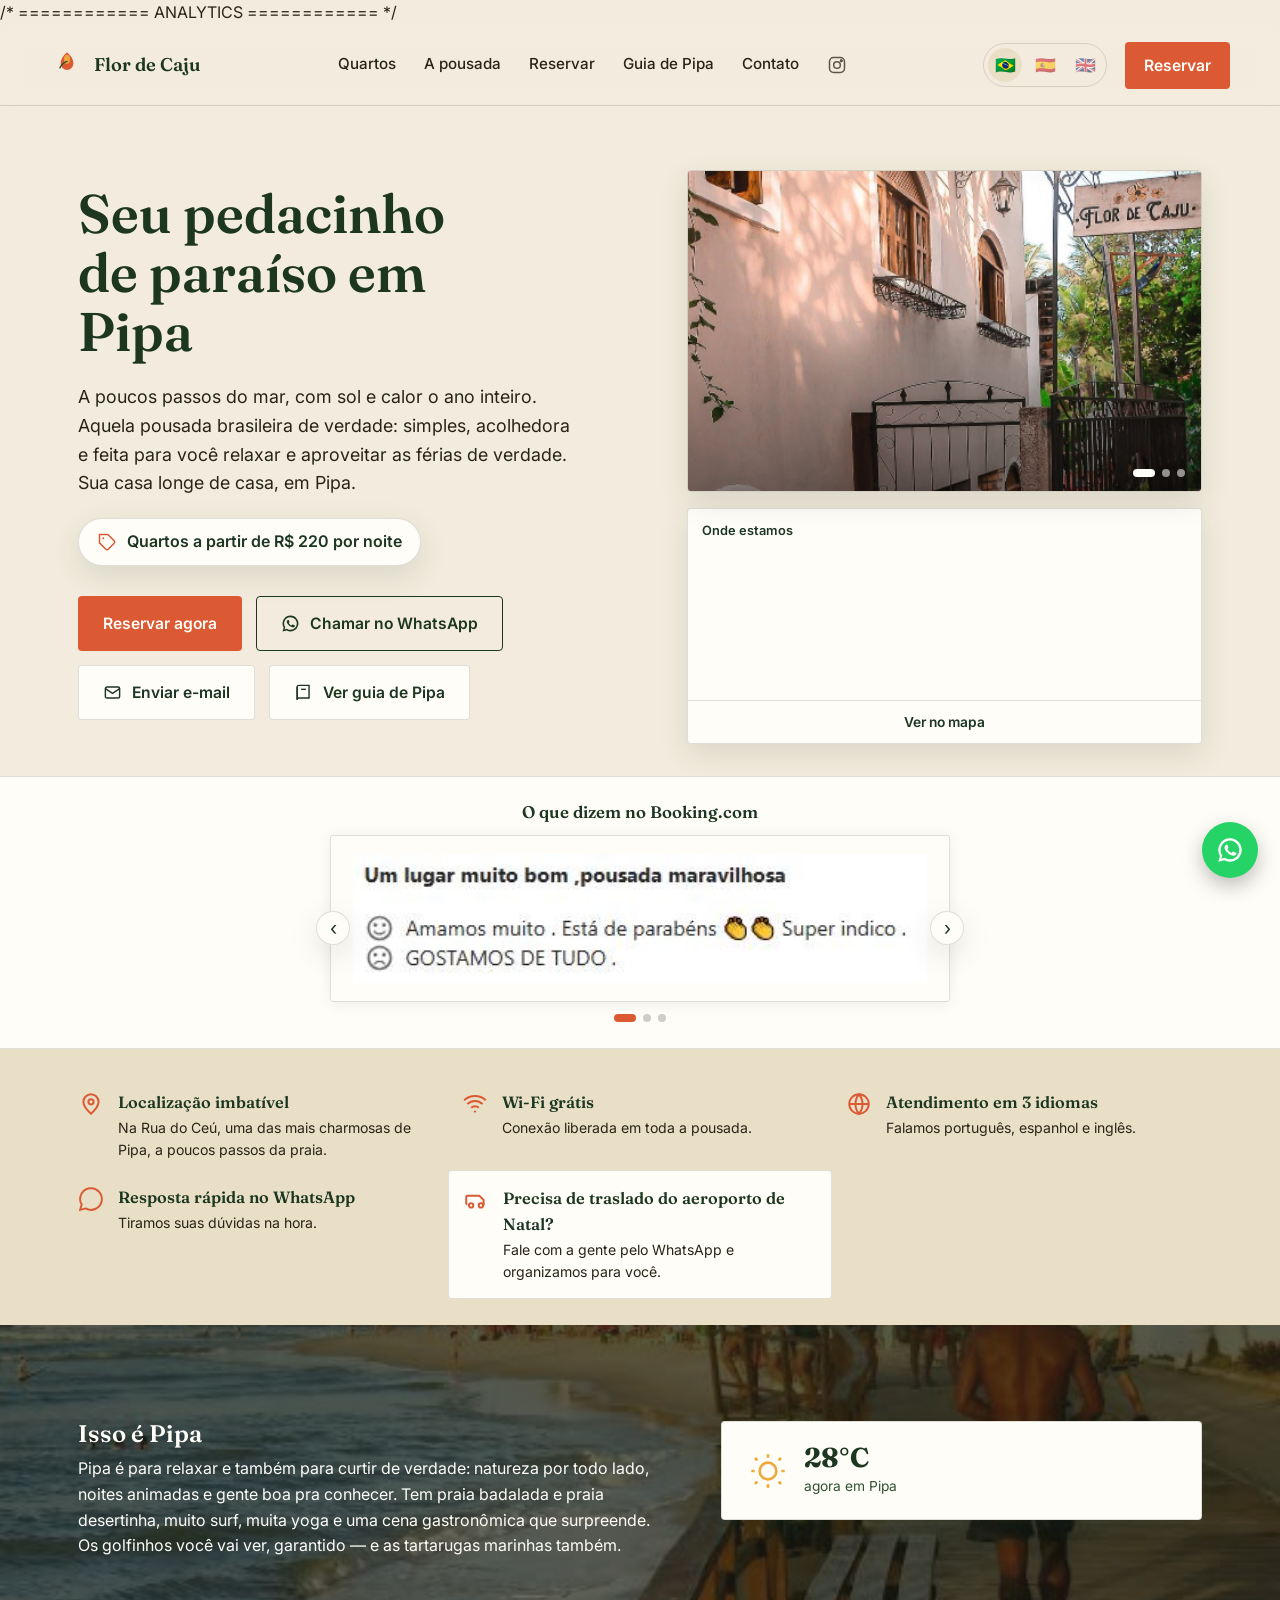
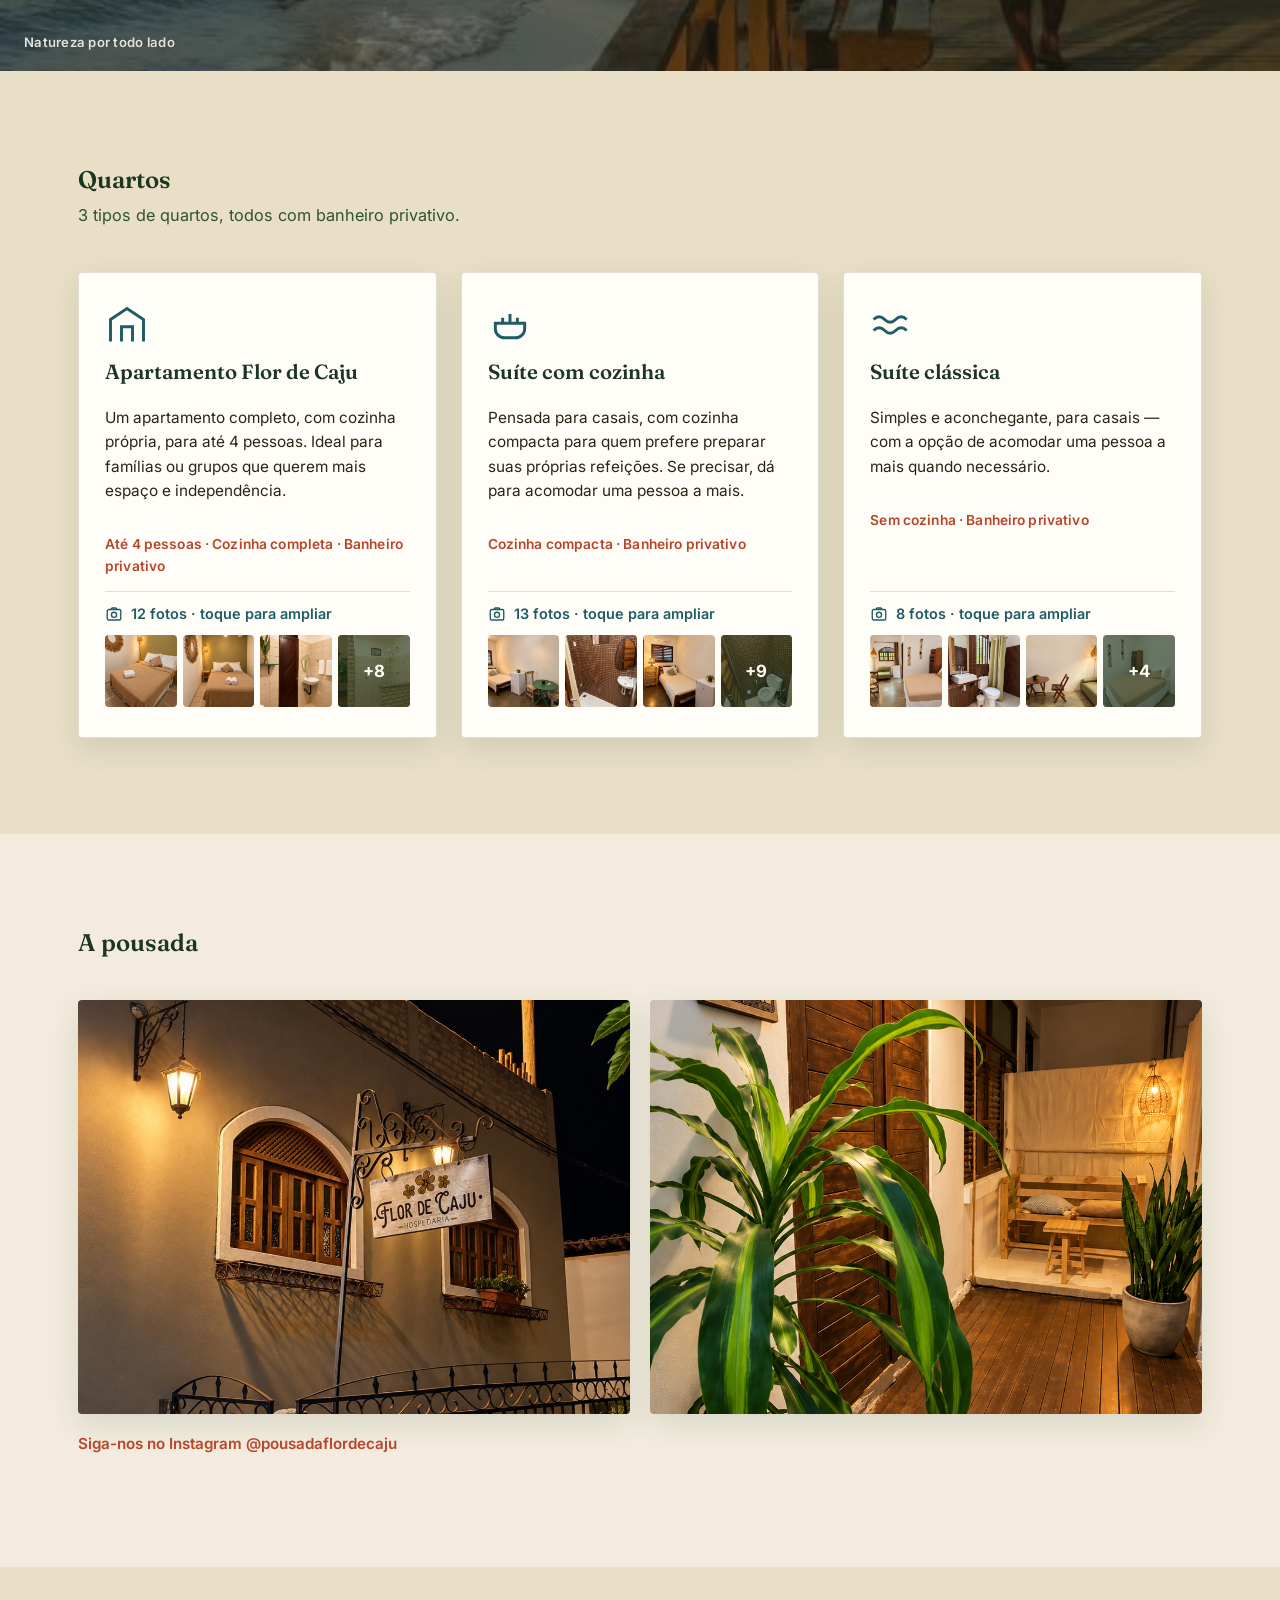
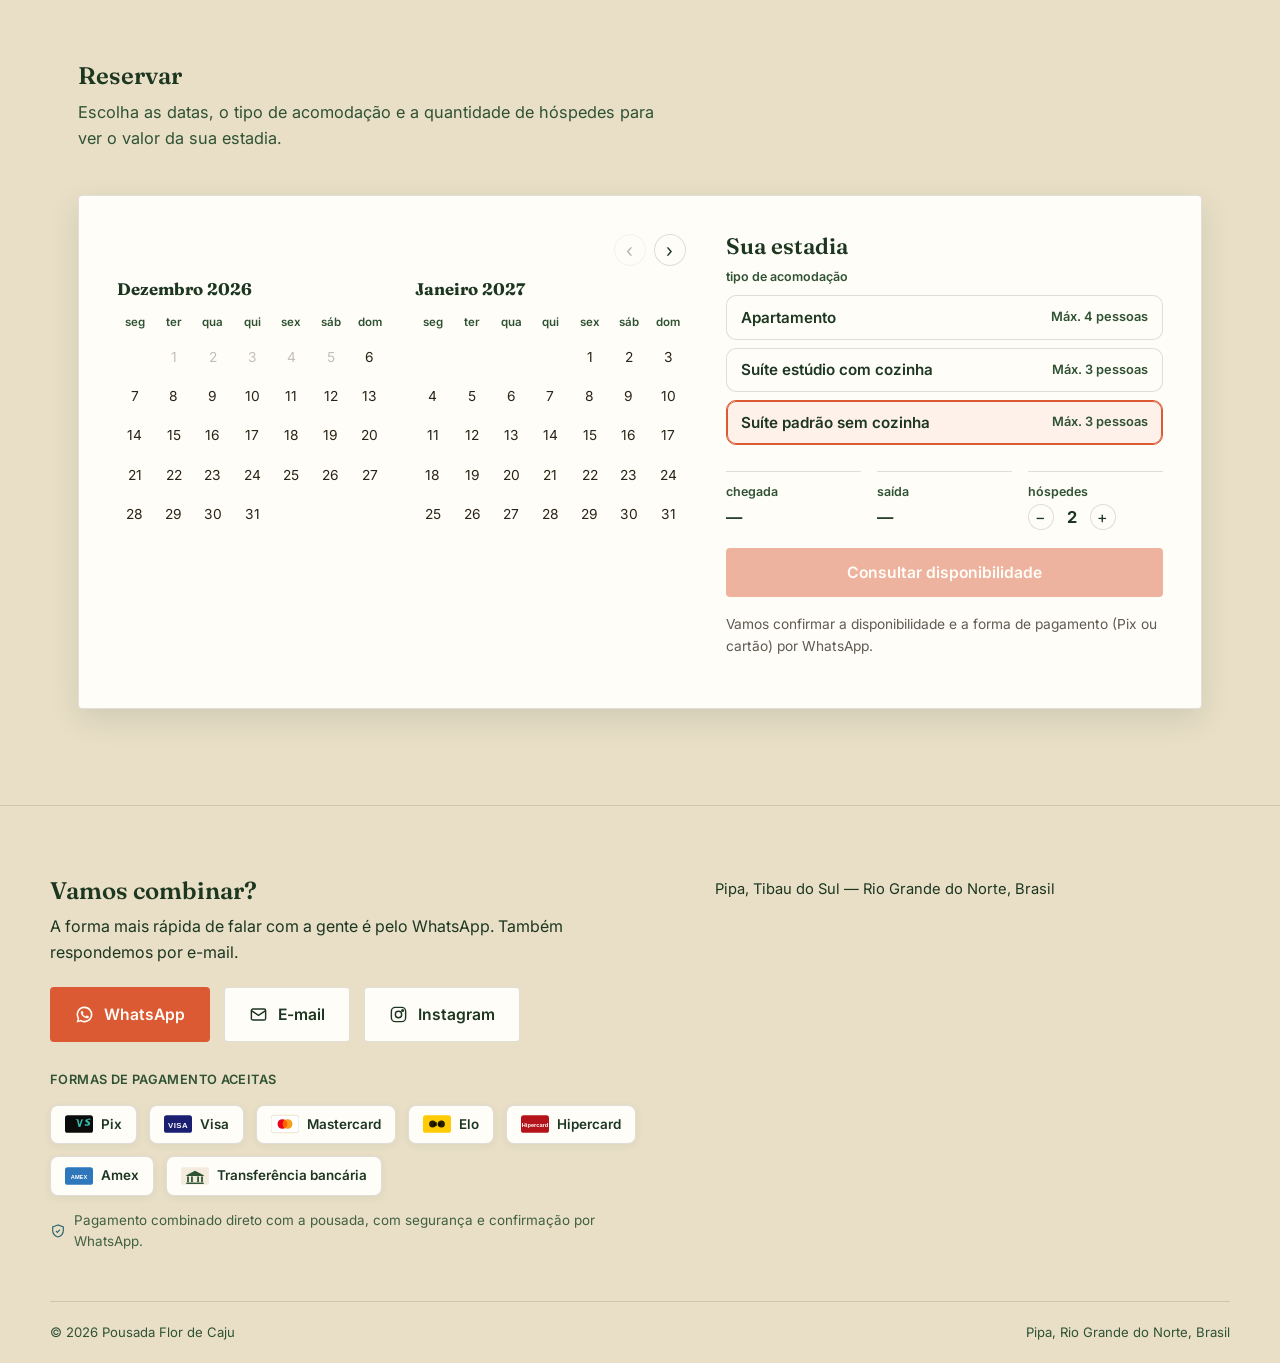
==== index.html @ 2dcaa8cb "Integrate Clarity analytics script in index.html Added Clarity analytics script to the HTML file." ====
<!DOCTYPE html>
<html lang="pt-BR">
<head>
<meta charset="UTF-8">
<meta name="viewport" content="width=device-width, initial-scale=1.0, maximum-scale=1.0, user-scalable=no">
<title>Pousada Flor de Caju — Pipa, RN</title>
<meta name="description" content="Pousada Flor de Caju, na Rua do Ceú, uma das ruas mais bonitas de Pipa, Rio Grande do Norte. Pertinho da praia.">
<link rel="icon" type="image/svg+xml" href="data:image/svg+xml,%3Csvg xmlns='http://www.w3.org/2000/svg' viewBox='0 0 48 48' fill='none'%3E%3Cpath d='M24 6c6 5 9 10 9 16a9 9 0 1 1-18 0c0-6 3-11 9-16Z' fill='%23DB5A34'/%3E%3Cellipse cx='24' cy='16' rx='4.2' ry='6.5' fill='%23EFA93B'/%3E%3Cpath d='M14 28c3-6 8-9 10-9' stroke='%232F5233' stroke-width='2' stroke-linecap='round' fill='none'/%3E%3C/svg%3E">
<link rel="preconnect" href="https://fonts.googleapis.com">
<link rel="preconnect" href="https://fonts.gstatic.com" crossorigin>
<link href="https://fonts.googleapis.com/css2?family=Fraunces:ital,opsz,wght@0,9..144,400;0,9..144,600;0,9..144,900;1,9..144,500&family=Inter:wght@400;500;600;700&display=swap" rel="stylesheet">
  /* ============ ANALYTICS ============ */
  <script type="text/javascript">
    (function(c,l,a,r,i,t,y){
        c[a]=c[a]||function(){(c[a].q=c[a].q||[]).push(arguments)};
        t=l.createElement(r);t.async=1;t.src="https://www.clarity.ms/tag/"+i;
        y=l.getElementsByTagName(r)[0];y.parentNode.insertBefore(t,y);
    })(window, document, "clarity", "script", "z910jux9ed");
</script>
  
  <style>
  /* ============ TOKENS ============ */
  :root{
    --sand:#F3ECDE;
    --sand-2:#E9DFC7;
    --ink:#2A2417;
    --green:#2F5233;
    --green-deep:#1C3620;
    --coral:#DB5A34;
    --coral-deep:#B8452A;
    --gold:#EFA93B;
    --teal:#1F5C63;
    --white:#FFFDF8;
    --line: rgba(42,36,23,0.14);
    --shadow: 0 10px 30px rgba(28,54,32,0.12);
    --radius: 4px;
    --maxw: 1180px;
  }

  *{box-sizing:border-box;}
  html{scroll-behavior:smooth;}
  html,body{overflow-x:hidden; width:100%; max-width:100%;}
  body{
    margin:0;
    background:var(--sand);
    color:var(--ink);
    font-family:'Inter',sans-serif;
    font-size:16px;
    line-height:1.6;
    -webkit-font-smoothing:antialiased;
    -webkit-text-size-adjust:100%;
    text-size-adjust:100%;
    touch-action:pan-x pan-y;
  }
  h1,h2,h3,p,span,strong,a,button{overflow-wrap:break-word; word-break:break-word;}
  h1,h2,h3{
    font-family:'Fraunces',serif;
    color:var(--green-deep);
    margin:0 0 .4em 0;
    line-height:1.08;
    font-weight:600;
  }
  p{margin:0 0 1em 0; max-width:62ch;}
  a{color:inherit;}
  img,svg{display:block; max-width:100%;}
  button{font-family:inherit;}
  :focus-visible{outline:3px solid var(--teal); outline-offset:2px;}
  .wrap{max-width:var(--maxw); margin:0 auto; padding:0 28px;}
  section{padding:96px 0;}
  @media (max-width:720px){ section{padding:64px 0;} .wrap{padding:0 20px;} }
  @media (max-width:480px){ section{padding:48px 0;} .wrap{padding:0 18px;} }

  /* ============ BUTTONS ============ */
  .btn{
    display:inline-flex; align-items:center; gap:10px;
    padding:14px 24px;
    border-radius:var(--radius);
    font-weight:600; font-size:0.98rem;
    text-decoration:none;
    border:1.5px solid transparent;
    cursor:pointer;
    transition:transform .15s ease, background .15s ease, border-color .15s ease;
  }
  .btn:hover{transform:translateY(-1px);}
  .btn-primary{background:var(--coral); color:var(--white);}
  .btn-primary:hover{background:var(--coral-deep);}
  .btn-outline{background:transparent; color:var(--green-deep); border-color:var(--green-deep);}
  .btn-outline:hover{background:var(--green-deep); color:var(--white);}
  .btn-ghost{background:var(--white); color:var(--green-deep); border-color:var(--line);}
  .btn-ghost:hover{border-color:var(--green-deep);}
  .btn svg{width:19px; height:19px; flex:none;}

  /* ============ HEADER ============ */
  header{
    position:sticky; top:0; z-index:50;
    background:rgba(243,236,222,0.92);
    backdrop-filter:blur(8px);
    border-bottom:1px solid var(--line);
  }
  .headbar{
    display:flex; align-items:center; justify-content:space-between;
    padding:16px 0;
  }
  .logo{display:flex; align-items:center; gap:10px; text-decoration:none;}
  .logo svg{width:34px; height:34px;}
  .logo-text{font-family:'Fraunces',serif; font-weight:600; font-size:1.15rem; color:var(--green-deep);}
  nav.mainnav{display:flex; align-items:center; gap:28px;}
  nav.mainnav a{
    text-decoration:none; color:var(--ink); font-size:0.95rem; font-weight:500;
    border-bottom:1px solid transparent;
  }
  nav.mainnav a:hover{border-bottom-color:var(--coral);}
  .nav-insta{display:flex; align-items:center; border-bottom:none !important; opacity:.75;}
  .nav-insta:hover{opacity:1;}
  .nav-insta svg{width:20px; height:20px;}
  .head-right{display:flex; align-items:center; gap:18px;}
  .langswitch{display:flex; gap:6px; border:1px solid var(--line); border-radius:999px; padding:4px;}
  .langswitch button{
    background:none; border:none; cursor:pointer;
    width:34px; height:34px; border-radius:50%;
    display:flex; align-items:center; justify-content:center;
    font-size:1.05rem; opacity:.55; transition:opacity .15s, background .15s;
  }
  .langswitch button:hover{opacity:.85;}
  .langswitch button[aria-current="true"]{opacity:1; background:var(--sand-2);}
  .nav-toggle{display:none;}
  @media (max-width:860px){
    nav.mainnav{display:none;}
    .nav-toggle{display:inline-flex; background:none; border:1px solid var(--line); border-radius:6px; padding:8px 10px; cursor:pointer;}
  }

  /* ============ HERO ============ */
  .hero{padding-top:64px; padding-bottom:0; overflow:hidden;}
  .hero-grid{
    display:grid; grid-template-columns:1.05fr 0.95fr; gap:40px; align-items:end;
  }
  .hero h1{font-size:clamp(2.1rem,4.4vw,3.4rem); max-width:12ch;}
  .hero .lede{font-size:1.12rem; color:var(--ink); max-width:46ch;}
  .hero-ctas{display:flex; flex-wrap:wrap; gap:14px; margin-top:8px; padding-bottom:56px;}
  @media (max-width:900px){
    .hero-grid{grid-template-columns:1fr;}
    .hero-media{order:-1; max-width:460px; margin:0 auto;}
  }

  /* ---- hero media: carousel + map ---- */
  .hero-media{display:flex; flex-direction:column; gap:16px; padding-bottom:32px;}
  .hero-carousel{
    position:relative; border-radius:var(--radius); overflow:hidden;
    box-shadow:var(--shadow); border:1px solid var(--line);
  }
  .hc-track{display:flex; transition:transform .55s ease;}
  .hc-slide{
    flex:0 0 100%; aspect-ratio:16/10; position:relative;
    display:flex; align-items:flex-end; padding:20px;
    color:var(--white); font-weight:600; font-size:1.02rem;
  }
  .hc-slide svg.hc-icon{position:absolute; top:18px; left:18px; width:26px; height:26px; opacity:.9; z-index:2;}
  .hc-slide span{position:relative; z-index:2;}
  .hc-slide::after{content:"";position:absolute; inset:0; background:linear-gradient(180deg, transparent 42%, rgba(0,0,0,.4));}
  .hc-1{background:linear-gradient(135deg,#2F5233,#1C3620);}
  .hc-2{background:linear-gradient(135deg,#1F5C63,#164349);}
  .hc-3{background:linear-gradient(135deg,#DB5A34,#B8452A);}
  .hc-dots{position:absolute; bottom:14px; right:16px; z-index:3; display:flex; gap:7px;}
  .hc-dots button{
    width:8px; height:8px; padding:0; border:none; border-radius:5px;
    background:rgba(255,253,248,0.55); cursor:pointer; transition:width .2s ease, background .2s ease;
  }
  .hc-dots button.active{width:22px; background:var(--white);}
  .hero-map{border-radius:var(--radius); overflow:hidden; border:1px solid var(--line); box-shadow:var(--shadow); background:var(--white);}
  .hero-map-label{padding:12px 14px 0; font-size:.8rem; font-weight:600; color:var(--green-deep);}
  .hero-map iframe{width:100%; height:150px; border:0; display:block; margin-top:8px;}
  .hero-map-link{display:block; text-align:center; padding:10px; font-size:.86rem; font-weight:600; color:var(--green-deep); text-decoration:none; border-top:1px solid var(--line);}
  .hero-map-link:hover{color:var(--coral-deep);}

  /* ============ HIGHLIGHTS ============ */
  .highlights{padding:40px 0; background:var(--sand-2);}
  .highlights-grid{display:grid; grid-template-columns:repeat(3,1fr); gap:22px 28px;}
  .highlight-item{display:flex; gap:14px; align-items:flex-start; text-decoration:none; color:inherit;}
  .highlight-item svg{width:26px; height:26px; flex:none; color:var(--coral); margin-top:2px;}
  .highlight-item strong{display:block; font-family:'Fraunces',serif; font-weight:600; color:var(--green-deep); font-size:1.02rem; margin-bottom:2px;}
  .highlight-item p{font-size:.88rem; color:var(--ink); margin:0; max-width:none;}
  .highlight-cta{background:var(--white); border:1px solid var(--line); border-radius:var(--radius); padding:14px; margin:-14px; transition:border-color .15s ease, transform .15s ease;}
  .highlight-cta:hover{border-color:var(--coral); transform:translateY(-1px);}
  @media (max-width:860px){ .highlights-grid{grid-template-columns:1fr 1fr;} }
  @media (max-width:560px){ .highlights-grid{grid-template-columns:1fr;} }

  /* ============ ABOUT ============ */
  #sobre{position:relative; overflow:hidden; isolation:isolate;}
  .about-carousel{position:absolute; inset:0; z-index:-2; overflow:hidden;}
  .ac-track{display:flex; width:100%; height:100%; transition:transform .9s ease;}
  .ac-slide{flex:0 0 100%; height:100%;}
  .ac-1{background:linear-gradient(135deg,#1F5C63,#123539);}
  .ac-2{background:linear-gradient(135deg,#2F5233,#16281a);}
  .ac-3{background:linear-gradient(135deg,#B8452A,#7c2e1b);}
  .about-overlay{position:absolute; inset:0; z-index:-1; background:linear-gradient(180deg, rgba(20,30,20,.72), rgba(20,30,20,.6));}
  #sobre .about-grid h2, #sobre .about-grid p{color:var(--white);}
  #sobre .about-grid .sub{color:var(--sand-2);}
  .about-caption{position:absolute; bottom:18px; left:24px; z-index:1; color:var(--white); font-size:.82rem; font-weight:600; opacity:.85; letter-spacing:.02em;}
  .about-grid{display:grid; grid-template-columns:1.1fr 0.9fr; gap:56px; align-items:start; position:relative;}
  .facts{display:grid; grid-template-columns:1fr 1fr; gap:18px 24px; padding:0; margin:0; list-style:none;}
  .facts li{
    display:flex; gap:12px; align-items:flex-start;
    font-size:.98rem; color:var(--green-deep); font-weight:500;
    padding-top:14px; border-top:1px solid var(--line);
  }
  .facts svg{width:20px; height:20px; flex:none; color:var(--coral); margin-top:2px;}
  @media (max-width:760px){ .about-grid{grid-template-columns:1fr;} .facts{grid-template-columns:1fr;} }

  .weather-widget{
    display:flex; align-items:center; gap:16px; align-self:start;
    background:var(--white); border:1px solid var(--line); border-radius:var(--radius);
    box-shadow:var(--shadow); padding:22px 26px;
  }
  .weather-icon{width:40px; height:40px; color:var(--gold); flex:none;}
  .weather-info{display:flex; flex-direction:column;}
  .weather-info strong{font-family:'Fraunces',serif; font-size:1.7rem; color:var(--green-deep); line-height:1;}
  .weather-info span{font-size:.86rem; color:var(--green); margin-top:4px;}

  /* ============ ROOMS ============ */
  .section-head{max-width:60ch; margin-bottom:44px;}
  .section-head .sub{color:var(--green); font-size:1.02rem;}
  .rooms-grid{display:grid; grid-template-columns:repeat(3,1fr); gap:24px;}
  .room-card{
    background:var(--white); border-radius:var(--radius); padding:30px 26px;
    box-shadow:var(--shadow); border:1px solid var(--line);
    display:flex; flex-direction:column; gap:14px;
  }
  .room-card .icon{width:44px; height:44px; color:var(--teal);}
  .room-card h3{font-size:1.28rem;}
  .room-card p{font-size:.96rem; color:var(--ink);}
  .room-tags{font-size:.86rem; color:var(--coral-deep); font-weight:600; letter-spacing:.01em;}
  @media (max-width:900px){ .rooms-grid{grid-template-columns:1fr;} }

  /* ---- miniaturas de fotos dentro de cada cuarto ---- */
  .room-thumbs-wrap{margin-top:auto; padding-top:10px; border-top:1px solid var(--line);}
  .room-thumbs-wrap[hidden]{display:none;}
  .room-thumbs-label{
    display:flex; align-items:center; gap:8px; margin:0 0 10px;
    color:var(--teal); font-weight:600; font-size:.9rem;
  }
  .room-thumbs-label svg{width:18px; height:18px; flex:none;}
  .room-thumbs{display:grid; grid-template-columns:repeat(4,1fr); gap:6px;}
  .rt-thumb{
    position:relative; aspect-ratio:1; padding:0; border:none; cursor:pointer;
    border-radius:var(--radius); overflow:hidden; background:var(--sand-2);
  }
  .rt-thumb img{width:100%; height:100%; object-fit:cover; transition:transform .25s ease;}
  .rt-thumb:hover img{transform:scale(1.07);}
  .rt-more{
    position:absolute; inset:0; display:flex; align-items:center; justify-content:center;
    background:rgba(28,54,32,.62); color:var(--white); font-weight:700; font-size:1.05rem;
  }

  /* ============ GALLERY ============ */
  .gallery-grid{
    display:grid; grid-template-columns:repeat(4,1fr); grid-auto-rows:150px; gap:16px;
  }
  .g-tile{
    border-radius:var(--radius); position:relative; overflow:hidden;
    display:flex; flex-direction:column; justify-content:flex-end;
    padding:16px; color:var(--white); font-weight:600; font-size:.95rem;
  }
  .g-tile svg{position:absolute; top:18px; left:18px; width:26px; height:26px; opacity:.85;}
  .g-tile.big{grid-row:span 2;}
  .g-tile span{position:relative; z-index:2;}
  .g-tile::after{content:"";position:absolute; inset:0; background:linear-gradient(180deg, transparent 40%, rgba(0,0,0,.38));}
  .g-1{background:linear-gradient(135deg,#DB5A34,#B8452A);}
  .g-2{background:linear-gradient(135deg,#1F5C63,#164349);}
  .g-3{background:linear-gradient(135deg,#2F5233,#1C3620);}
  .g-4{background:linear-gradient(135deg,#EFA93B,#C97F1E);}
  .pousada-grid{display:grid; grid-template-columns:1fr 1fr; gap:20px;}
  .p-photo{aspect-ratio:4/3; border-radius:var(--radius); background-size:cover; background-position:center; box-shadow:var(--shadow);}
  .p-1{background-color:#2F5233; background-image:linear-gradient(135deg,#DB5A34,#B8452A);}
  .p-2{background-color:#1F5C63; background-image:linear-gradient(135deg,#1F5C63,#164349);}
  @media (max-width:700px){ .pousada-grid{grid-template-columns:1fr;} }
  .gallery-note{margin-top:18px; font-size:.95rem; font-weight:600;}
  .gallery-note a{color:var(--coral-deep); text-decoration:none;}
  .gallery-note a:hover{text-decoration:underline;}
  @media (max-width:860px){ .gallery-grid{grid-template-columns:repeat(2,1fr);} .g-tile.big{grid-row:span 1;} }

  /* ============ REVIEWS BANNER ============ */
  .reviews-banner{padding:26px 0; background:var(--white); border-top:1px solid var(--line); border-bottom:1px solid var(--line);}
  .reviews-head{margin-bottom:14px; text-align:center;}
  .reviews-head h2{font-size:1.05rem; margin:0 auto; max-width:none;}
  .rv-carousel{position:relative; max-width:620px; margin:0 auto;}
  .rv-viewport{overflow:hidden; border-radius:var(--radius); border:1px solid var(--line); background:var(--sand-2);}
  .rv-track{display:flex; transition:transform .5s ease;}
  .rv-slide{
    flex:0 0 100%; aspect-ratio:21/5; min-height:90px; max-height:150px;
    display:flex; align-items:center; justify-content:center; text-align:center;
    padding:14px; object-fit:cover;
  }
  .rv-slide.rv-placeholder{
    color:var(--green); font-size:.9rem; font-style:italic; border:1px dashed var(--line);
    background:repeating-linear-gradient(45deg, var(--sand-2), var(--sand-2) 10px, var(--sand) 10px, var(--sand) 20px);
  }
  .rv-arrow{
    position:absolute; top:50%; transform:translateY(-50%);
    width:34px; height:34px; border-radius:50%; border:1px solid var(--line);
    background:var(--white); cursor:pointer; font-size:1.2rem; line-height:1;
    display:flex; align-items:center; justify-content:center; color:var(--green-deep);
    box-shadow:var(--shadow);
  }
  .rv-arrow:hover{border-color:var(--green-deep);}
  .rv-prev{left:-14px;}
  .rv-next{right:-14px;}
  .rv-dots{display:flex; justify-content:center; gap:7px; margin-top:12px;}
  .rv-dots button{
    width:8px; height:8px; padding:0; border:none; border-radius:5px;
    background:rgba(42,36,23,0.22); cursor:pointer; transition:width .2s ease, background .2s ease;
  }
  .rv-dots button.active{width:22px; background:var(--coral);}

  /* ============ PAYMENT METHODS ============ */
  .payments{padding:8px 0 12px;}
  .payments-title{
    font-size:.8rem; font-weight:600; letter-spacing:.03em; text-transform:uppercase;
    color:var(--green); margin-bottom:14px;
  }
  .payments-row{display:flex; align-items:center; flex-wrap:wrap; gap:12px;}
  .paychip{
    display:inline-flex; align-items:center; gap:8px;
    background:var(--white); border:1px solid var(--line); border-radius:8px;
    padding:8px 14px; box-shadow:0 2px 8px rgba(28,54,32,0.06);
  }
  .paychip svg{width:28px; height:20px; flex:none; display:block;}
  .paychip span{font-size:.84rem; font-weight:600; color:var(--green-deep);}
  .payments-secure{
    display:flex; align-items:center; gap:8px; margin-top:14px;
    font-size:.84rem; color:var(--green); opacity:.9;
  }
  .payments-secure svg{width:16px; height:16px; flex:none; color:var(--teal);}
  .booking-payments{border-top:1px solid var(--line); margin-top:22px; padding-top:18px;}

  /* ============ BOOKING ============ */
  .booking-card{
    background:var(--white); border:1px solid var(--line); border-radius:var(--radius);
    box-shadow:var(--shadow); padding:38px; display:grid; grid-template-columns:1.3fr 1fr; gap:40px;
  }
  @media (max-width:900px){ .booking-card{grid-template-columns:1fr; padding:26px;} }
  @media (max-width:480px){ .booking-card{padding:18px;} }

  .cal-nav{display:flex; justify-content:flex-end; gap:8px; margin-bottom:10px;}
  .cal-nav-btn{
    width:32px; height:32px; border-radius:50%; border:1px solid var(--line);
    background:var(--white); cursor:pointer; font-size:1.15rem; line-height:1;
    display:flex; align-items:center; justify-content:center; color:var(--green-deep);
  }
  .cal-nav-btn:hover:not(:disabled){border-color:var(--green-deep);}
  .cal-nav-btn:disabled{opacity:.35; cursor:not-allowed;}
  .cal-months{display:flex; gap:28px; flex-wrap:wrap;}
  .cal{flex:1; min-width:230px;}
  .cal-head{display:flex; align-items:center; justify-content:space-between; margin-bottom:10px;}
  .cal-head strong{font-family:'Fraunces',serif; color:var(--green-deep); font-size:1.05rem; text-transform:capitalize;}
  .cal-grid{display:grid; grid-template-columns:repeat(7,1fr); gap:4px;}
  .cal-dow{font-size:.72rem; text-align:center; color:var(--green); font-weight:600; padding-bottom:4px;}
  .cal-day{
    aspect-ratio:1; border:none; background:none; border-radius:6px;
    font-size:.86rem; color:var(--ink); cursor:pointer;
  }
  .cal-day:hover:not(:disabled){background:var(--sand-2);}
  .cal-day:disabled{color:rgba(42,36,23,0.28); cursor:default;}
  .cal-day.empty{visibility:hidden;}
  .cal-day.selected{background:var(--coral); color:var(--white); font-weight:700;}
  .cal-day.in-range{background:rgba(219,90,52,0.18);}
  @media (max-width:560px){ .cal-months{flex-direction:column; gap:22px;} .cal{min-width:0;} }

  .booking-summary h3{font-size:1.4rem;}
  .stay-dates{display:flex; gap:16px; margin:18px 0; flex-wrap:wrap;}
  .stay-dates > div{flex:1; min-width:96px; border-top:1px solid var(--line); padding-top:10px;}
  .stay-dates .label{font-size:.78rem; color:var(--green); text-transform:lowercase; font-weight:600;}
  .stay-dates .value{font-size:1.02rem; font-weight:600; color:var(--green-deep); margin-top:2px;}
  .stepper{display:flex; align-items:center; gap:10px; margin-top:2px;}
  .stepper button{
    width:26px; height:26px; border-radius:50%; border:1px solid var(--line);
    background:var(--white); cursor:pointer; font-size:1rem; line-height:1;
    display:flex; align-items:center; justify-content:center; color:var(--green-deep);
  }
  .stepper button:hover{border-color:var(--green-deep);}
  .stepper span{min-width:16px; text-align:center; font-weight:700; color:var(--green-deep); font-size:1.02rem;}
  .booking-note{font-size:.86rem; color:var(--ink); opacity:.75; margin-top:16px;}
  #bookBtn:disabled{opacity:.45; cursor:not-allowed; transform:none;}

  /* tipo de suite */
  .suite-types{margin:0 0 18px; padding:0; border:none;}
  .suite-types legend{font-size:.78rem; color:var(--green); font-weight:600; padding:0; margin-bottom:8px;}
  .suite-opt{display:block; position:relative; margin-bottom:8px; cursor:pointer;}
  .suite-opt input{position:absolute; opacity:0; inset:0; width:100%; height:100%; margin:0; cursor:pointer;}
  .suite-opt .opt-body{
    display:flex; justify-content:space-between; align-items:center; gap:12px;
    border:1px solid var(--line); border-radius:10px; padding:11px 14px; background:var(--white);
    transition:border-color .15s, background .15s;
  }
  .suite-opt:hover .opt-body{border-color:var(--green-deep);}
  .suite-opt input:checked + .opt-body{border-color:var(--coral); background:rgba(219,90,52,0.07); box-shadow:inset 0 0 0 1px var(--coral);}
  .suite-opt input:focus-visible + .opt-body{outline:2px solid var(--green-deep); outline-offset:2px;}
  .suite-opt .opt-name{font-weight:600; color:var(--green-deep); font-size:.95rem; line-height:1.25;}
  .suite-opt .opt-max{font-size:.8rem; color:var(--green); white-space:nowrap; font-weight:600;}

  /* cartelito de precio / reserva */
  .quote-card{max-width:440px; text-align:center;}
  .quote-card h3{max-width:none; padding-right:0; font-size:1.35rem;}
  .quote-detail{font-size:.9rem; color:var(--green); margin-top:6px;}
  .quote-price{font-family:'Fraunces',serif; font-size:2.6rem; color:var(--coral-deep); font-weight:700; margin:16px 0 4px; line-height:1.1;}
  .quote-actions{display:flex; flex-direction:column; gap:10px; margin-top:22px;}
  .quote-actions .btn{width:100%; justify-content:center;}
  .quote-step[hidden]{display:none;}

  /* ============ ROOM PHOTO MODAL ============ */
  .modal-overlay{
    position:fixed; inset:0; z-index:100; background:rgba(28,54,32,0.55);
    display:flex; align-items:center; justify-content:center; padding:24px;
  }
  .modal-overlay[hidden]{display:none;}
  .modal-card{
    background:var(--sand); border-radius:var(--radius); max-width:720px; width:100%;
    max-height:86vh; overflow:auto; padding:34px; position:relative; box-shadow:var(--shadow);
  }
  .modal-close{
    position:absolute; top:16px; right:16px; width:36px; height:36px; border-radius:50%;
    border:1px solid var(--line); background:var(--white); font-size:1.3rem; line-height:1;
    cursor:pointer; color:var(--green-deep);
  }
  .modal-close:hover{border-color:var(--green-deep);}
  .modal-card h3{font-size:1.5rem; max-width:none; padding-right:40px;}
  .modal-gallery{display:grid; grid-template-columns:repeat(2,1fr); gap:14px; margin-top:18px;}
  .modal-gallery .g-tile{height:150px; padding:14px;}
  .modal-gallery img.m-photo{width:100%; height:150px; object-fit:cover; border-radius:var(--radius); cursor:zoom-in; background:var(--sand-2);}
  .modal-gallery img.m-photo:first-child{grid-column:span 2; height:260px;}
  .modal-gallery img.m-photo.zoom{grid-column:span 2; height:auto; max-height:70vh; object-fit:contain; cursor:zoom-out;}
  .price-pill{display:inline-flex; align-items:center; gap:10px; margin:2px 0 22px; padding:10px 18px; border-radius:999px; background:var(--white); border:1px solid var(--line); color:var(--green-deep); font-weight:600; font-size:1rem; box-shadow:var(--shadow);}
  .price-pill svg{width:20px; height:20px; color:var(--coral); flex:none;}
  .hc-slide.has-photo{background-size:cover; background-position:center;}
  .hc-slide.has-photo span, .hc-slide.has-photo svg{display:none;}
  .g-tile.has-photo{background-size:cover; background-position:center;}
  .g-tile.has-photo span, .g-tile.has-photo svg, .g-tile.has-photo::after{display:none;}
  .rv-slide.rv-img{width:100%; height:auto; min-height:0; max-height:none; aspect-ratio:auto; object-fit:contain; padding:18px 22px; background:var(--white); box-sizing:border-box;}
  .rv-viewport{background:var(--white); box-shadow:0 2px 14px rgba(28,54,32,.08);}
  @media (max-width:700px){ .rv-arrow{display:none;} .rv-slide.rv-img{padding:12px 14px;} }
  .modal-note{margin-top:18px; font-size:.88rem; color:var(--green); font-style:italic;}
  @media (max-width:560px){ .modal-gallery{grid-template-columns:1fr 1fr;} .modal-card{padding:24px;} }

  /* ============ FOOTER ============ */
  footer{background:var(--sand-2); border-top:1px solid var(--line);}
  .footer-grid{display:grid; grid-template-columns:1.2fr 1fr; gap:48px; padding:72px 0 36px;}
  .footer-ctas{display:flex; flex-wrap:wrap; gap:14px; margin:22px 0;}
  .footer-meta{font-size:.92rem; color:var(--green-deep);}
  .footer-meta a{text-decoration:none; border-bottom:1px solid var(--line);}
  .foot-bottom{border-top:1px solid var(--line); padding:20px 0; display:flex; justify-content:space-between; flex-wrap:wrap; gap:10px; font-size:.82rem; color:var(--green);}
  @media (max-width:760px){ .footer-grid{grid-template-columns:1fr; gap:32px; padding:48px 0 28px;} }
  @media (max-width:480px){ .footer-grid{padding:40px 0 24px;} }

  /* ============ FLOATING WHATSAPP ============ */
  .float-wa{
    position:fixed; bottom:22px; right:22px; z-index:60;
    width:56px; height:56px; border-radius:50%;
    background:#25D366; display:flex; align-items:center; justify-content:center;
    box-shadow:0 8px 20px rgba(0,0,0,.25); text-decoration:none;
  }
  .float-wa svg{width:28px; height:28px; color:#fff;}

  @media (prefers-reduced-motion: reduce){
    html{scroll-behavior:auto;}
    .btn:hover{transform:none;}
    .hc-track{transition:none;}
    .ac-track{transition:none;}
    .rt-thumb:hover img{transform:none;}
  }
</style>
</head>
<body>

<!-- ============ HEADER ============ -->
<header>
  <div class="wrap headbar">
    <a class="logo" href="#top" aria-label="Flor de Caju — início">
      <svg viewBox="0 0 48 48" fill="none" aria-hidden="true">
        <path d="M24 6c6 5 9 10 9 16a9 9 0 1 1-18 0c0-6 3-11 9-16Z" fill="#DB5A34"/>
        <ellipse cx="24" cy="16" rx="4.2" ry="6.5" fill="#EFA93B"/>
        <path d="M14 28c3-6 8-9 10-9" stroke="#2F5233" stroke-width="2" stroke-linecap="round" fill="none"/>
      </svg>
      <span class="logo-text">Flor de Caju</span>
    </a>
    <nav class="mainnav" aria-label="Navegação principal">
      <a href="#quartos" data-i18n="nav.rooms">Quartos</a>
      <a href="#galeria" data-i18n="nav.gallery">A pousada</a>
      <a href="#reservar" data-i18n="nav.book">Reservar</a>
      <a href="guia.html" data-i18n="nav.guide">Guia de Pipa</a>
      <a href="#contato" data-i18n="nav.contact">Contato</a>
      <a href="#" id="navInstaBtn" target="_blank" rel="noopener" class="nav-insta" aria-label="Instagram">
        <svg viewBox="0 0 24 24" fill="none" stroke="currentColor" stroke-width="1.8" aria-hidden="true"><rect x="3" y="3" width="18" height="18" rx="5"/><circle cx="12" cy="12" r="4"/><circle cx="17.2" cy="6.8" r="1"/></svg>
      </a>
    </nav>
    <div class="head-right">
      <div class="langswitch" role="group" aria-label="Idioma / Language / Idioma">
        <button type="button" data-lang="pt" aria-current="true" aria-label="Português">🇧🇷</button>
        <button type="button" data-lang="es" aria-current="false" aria-label="Español">🇪🇸</button>
        <button type="button" data-lang="en" aria-current="false" aria-label="English">🇬🇧</button>
      </div>
      <a class="btn btn-primary" href="#reservar" data-i18n="nav.bookBtn" style="padding:10px 18px;">Reservar</a>
    </div>
  </div>
</header>

<main id="top">

  <!-- ============ HERO ============ -->
  <section class="hero">
    <div class="wrap hero-grid">
      <div>
        <h1 data-i18n="hero.headline">Seu pedacinho de paraíso em Pipa</h1>
        <p class="lede" data-i18n="hero.sub">A poucos passos do mar, com sol e calor o ano inteiro. Aquela pousada brasileira de verdade: simples, acolhedora e feita para você relaxar e aproveitar as férias de verdade. Sua casa longe de casa, em Pipa.</p>
        <p class="price-pill"><svg viewBox="0 0 24 24" fill="none" stroke="currentColor" stroke-width="1.8" aria-hidden="true"><path d="M20.6 13.4 13.4 20.6a2 2 0 0 1-2.8 0L3 13V3h10l7.6 7.6a2 2 0 0 1 0 2.8Z"/><circle cx="7.5" cy="7.5" r="1.2" fill="currentColor" stroke="none"/></svg><span data-i18n="hero.price">Quartos a partir de {price} por noite</span></p>
        <div class="hero-ctas">
          <a class="btn btn-primary" href="#reservar" data-i18n="hero.cta1">Reservar agora</a>
          <a class="btn btn-outline" id="heroWaBtn" href="#" target="_blank" rel="noopener">
            <svg viewBox="0 0 24 24" fill="currentColor" aria-hidden="true"><path d="M12 2a10 10 0 0 0-8.6 15.1L2 22l5.1-1.3A10 10 0 1 0 12 2Zm0 18a8 8 0 0 1-4.1-1.1l-.3-.2-3 .8.8-2.9-.2-.3A8 8 0 1 1 12 20Zm4.4-5.9c-.2-.1-1.4-.7-1.6-.8s-.4-.1-.5.1-.6.8-.7.9-.3.2-.5.1a6.6 6.6 0 0 1-1.9-1.2 7.2 7.2 0 0 1-1.3-1.7c-.1-.2 0-.4.1-.5l.4-.4.2-.4a.5.5 0 0 0 0-.4c-.1-.1-.5-1.3-.7-1.8s-.4-.4-.5-.4h-.5a.9.9 0 0 0-.7.3 2.7 2.7 0 0 0-.9 2c0 1.2.9 2.4 1 2.5.1.2 1.8 2.8 4.4 3.8a5 5 0 0 0 3.1.6c.5-.1 1.4-.6 1.6-1.1s.2-1 .1-1.1-.2-.2-.4-.3Z"/></svg>
            <span data-i18n="hero.cta2">Chamar no WhatsApp</span>
          </a>
          <a class="btn btn-ghost" id="heroMailBtn" href="#">
            <svg viewBox="0 0 24 24" fill="none" stroke="currentColor" stroke-width="1.8" aria-hidden="true"><rect x="3" y="5" width="18" height="14" rx="2"/><path d="m3 7 9 6 9-6"/></svg>
            <span data-i18n="hero.cta3">Enviar e-mail</span>
          </a>
          <a class="btn btn-ghost" href="guia.html">
            <svg viewBox="0 0 24 24" fill="none" stroke="currentColor" stroke-width="1.8" aria-hidden="true"><path d="M4 5a2 2 0 0 1 2-2h13v16H6a2 2 0 0 0-2 2Z"/><path d="M4 21V5"/><path d="M9 8h6"/></svg>
            <span data-i18n="hero.guide">Ver guia de Pipa</span>
          </a>
        </div>
      </div>

      <div class="hero-media">
        <div class="hero-carousel" id="heroCarousel">
          <div class="hc-track" id="hcTrack">
            <div class="hc-slide hc-1">
              <svg class="hc-icon" viewBox="0 0 24 24" fill="none" stroke="currentColor" stroke-width="1.6" aria-hidden="true"><path d="M3 21V9l9-6 9 6v12"/><path d="M9 21v-8h6v8"/></svg>
              <span data-i18n="gallery.rooms">Quartos</span>
            </div>
            <div class="hc-slide hc-2">
              <svg class="hc-icon" viewBox="0 0 24 24" fill="none" stroke="currentColor" stroke-width="1.6" aria-hidden="true"><circle cx="12" cy="5" r="2.5"/><path d="M4 21c0-5 3.5-9 8-9s8 4 8 9"/></svg>
              <span data-i18n="gallery.terrace">Terraço</span>
            </div>
            <div class="hc-slide hc-3">
              <svg class="hc-icon" viewBox="0 0 24 24" fill="none" stroke="currentColor" stroke-width="1.6" aria-hidden="true"><path d="M2 17c2-2 4-2 6 0s4 2 6 0 4-2 6 0"/><path d="M2 12c2-2 4-2 6 0s4 2 6 0 4-2 6 0"/></svg>
              <span data-i18n="gallery.beach">Praia da Pipa</span>
            </div>
          </div>
          <div class="hc-dots" id="hcDots"></div>
        </div>
        <div class="hero-map">
          <div class="hero-map-label" data-i18n="hero.mapLabel">Onde estamos</div>
          <iframe title="Localização — Pousada Flor de Caju, Pipa/RN" loading="lazy" referrerpolicy="no-referrer-when-downgrade"
            src="https://www.openstreetmap.org/export/embed.html?bbox=-35.0728%2C-6.2443%2C-35.0288%2C-6.2143&amp;layer=mapnik&amp;marker=-6.229343%2C-35.050782"></iframe>
          <a class="hero-map-link" id="heroMapLink" href="https://www.openstreetmap.org/?mlat=-6.229343&amp;mlon=-35.050782#map=16/-6.229343/-35.050782" target="_blank" rel="noopener" data-i18n="hero.mapLink">Ver no mapa</a>
        </div>
      </div>
    </div>
  </section>

  <!-- ============ REVIEWS BANNER ============ -->
  <!--
    Como usar: troque os <div class="rv-slide"> abaixo por <img class="rv-slide" src="print-avaliacao-1.jpg" alt="Avaliação no Booking.com">
    Mantenha a classe "rv-slide" em cada item para o carrossel continuar funcionando.
    Recomendado: prints/recortes das avaliações do Booking.com, todos com proporção parecida (ex: 4:3).
  -->
  <section id="avaliacoes" class="reviews-banner">
    <div class="wrap">
      <div class="reviews-head">
        <h2 data-i18n="reviews.title">O que dizem no Booking.com</h2>
      </div>
      <div class="rv-carousel" id="reviewsCarousel">
        <div class="rv-viewport">
          <div class="rv-track" id="rvTrack">
            <div class="rv-slide rv-placeholder"><span data-i18n="reviews.placeholder">Coloque aqui o print de uma avaliação real</span></div>
            <div class="rv-slide rv-placeholder"><span data-i18n="reviews.placeholder">Coloque aqui o print de uma avaliação real</span></div>
            <div class="rv-slide rv-placeholder"><span data-i18n="reviews.placeholder">Coloque aqui o print de uma avaliação real</span></div>
          </div>
        </div>
        <button type="button" class="rv-arrow rv-prev" id="rvPrev" aria-label="Anterior">‹</button>
        <button type="button" class="rv-arrow rv-next" id="rvNext" aria-label="Próxima">›</button>
        <div class="rv-dots" id="rvDots"></div>
      </div>
    </div>
  </section>

  <!-- ============ HIGHLIGHTS ============ -->
  <!-- Estes são destaques no estilo Booking.com. Editem, removam ou troquem o que não fizer sentido. -->
  <section id="destaques" class="highlights">
    <div class="wrap">
      <div class="highlights-grid">
        <div class="highlight-item">
          <svg viewBox="0 0 24 24" fill="none" stroke="currentColor" stroke-width="1.8" aria-hidden="true"><path d="M12 21s-7-6.2-7-11a7 7 0 1 1 14 0c0 4.8-7 11-7 11Z"/><circle cx="12" cy="10" r="2.4"/></svg>
          <div><strong data-i18n="highlights.location.title">Localização imbatível</strong><p data-i18n="highlights.location.text">Na Rua do Ceú, uma das mais charmosas de Pipa, a poucos passos da praia.</p></div>
        </div>
        <div class="highlight-item">
          <svg viewBox="0 0 24 24" fill="none" stroke="currentColor" stroke-width="1.8" aria-hidden="true"><path d="M2 8.5a15 15 0 0 1 20 0"/><path d="M5 12a10 10 0 0 1 14 0"/><path d="M8.5 15.5a5 5 0 0 1 7 0"/><circle cx="12" cy="19" r="1" fill="currentColor" stroke="none"/></svg>
          <div><strong data-i18n="highlights.wifi.title">Wi-Fi grátis</strong><p data-i18n="highlights.wifi.text">Conexão liberada em toda a pousada.</p></div>
        </div>
        <div class="highlight-item">
          <svg viewBox="0 0 24 24" fill="none" stroke="currentColor" stroke-width="1.8" aria-hidden="true"><circle cx="12" cy="12" r="9"/><path d="M3 12h18"/><path d="M12 3a14 14 0 0 1 0 18a14 14 0 0 1 0-18Z"/></svg>
          <div><strong data-i18n="highlights.lang.title">Atendimento em 3 idiomas</strong><p data-i18n="highlights.lang.text">Falamos português, espanhol e inglês.</p></div>
        </div>
        <div class="highlight-item">
          <svg viewBox="0 0 24 24" fill="none" stroke="currentColor" stroke-width="1.8" aria-hidden="true"><path d="M12 2a10 10 0 0 0-8.6 15.1L2 22l5.1-1.3A10 10 0 1 0 12 2Z"/></svg>
          <div><strong data-i18n="highlights.chat.title">Resposta rápida no WhatsApp</strong><p data-i18n="highlights.chat.text">Tiramos suas dúvidas na hora.</p></div>
        </div>
        <a class="highlight-item highlight-cta" id="transferBtn" href="#" target="_blank" rel="noopener">
          <svg viewBox="0 0 24 24" fill="none" stroke="currentColor" stroke-width="1.8" aria-hidden="true"><path d="M3 16V9a1 1 0 0 1 1-1h11l4 4v4"/><path d="M3 16h1M14 16h1M19 16h1"/><circle cx="7.5" cy="17" r="2"/><circle cx="16.5" cy="17" r="2"/></svg>
          <div><strong data-i18n="highlights.transfer.title">Precisa de traslado do aeroporto de Natal?</strong><p data-i18n="highlights.transfer.text">Fale com a gente pelo WhatsApp e organizamos para você.</p></div>
        </a>
      </div>
    </div>
  </section>

  <!-- ============ ABOUT ============ -->
  <!--
    Fundo em carrossel: troque os 3 <div class="ac-slide ac-X"> dentro de #acTrack por
    <div class="ac-slide" style="background-image:url('sua-foto.jpg'); background-size:cover; background-position:center;"></div>
    Mantenha a classe "ac-slide" em cada item para o carrossel continuar funcionando.
  -->
  <section id="sobre">
    <div class="about-carousel" id="aboutCarousel">
      <div class="ac-track" id="acTrack">
        <div class="ac-slide ac-1"></div>
        <div class="ac-slide ac-2"></div>
        <div class="ac-slide ac-3"></div>
      </div>
    </div>
    <div class="about-overlay"></div>
    <div class="wrap about-grid">
      <div>
        <h2 data-i18n="about.title">Isso é Pipa</h2>
        <p data-i18n="about.text">Pipa é para relaxar e também para curtir de verdade: natureza por todo lado, noites animadas e gente boa pra conhecer. Tem praia badalada e praia desertinha, muito surf, muita yoga e uma cena gastronômica que surpreende. Os golfinhos você vai ver, garantido — e as tartarugas marinhas também.</p>
      </div>
      <div class="weather-widget" id="weatherWidget">
        <svg class="weather-icon" id="weatherIcon" viewBox="0 0 24 24" fill="none" stroke="currentColor" stroke-width="1.6" aria-hidden="true">
          <circle cx="12" cy="12" r="5"/>
          <path d="M12 2v2M12 20v2M4.2 4.2l1.4 1.4M18.4 18.4l1.4 1.4M2 12h2M20 12h2M4.2 19.8l1.4-1.4M18.4 5.6l1.4-1.4"/>
        </svg>
        <div class="weather-info">
          <strong id="weatherTemp">—°C</strong>
          <span data-i18n="weather.now">agora em Pipa</span>
        </div>
      </div>
    </div>
    <div class="about-caption" id="aboutCaption" data-i18n="about.caption1">Natureza por todo lado</div>
  </section>

  <!-- ============ ROOMS ============ -->
  <section id="quartos" style="background:var(--sand-2);">
    <div class="wrap">
      <div class="section-head">
        <h2 data-i18n="rooms.title">Quartos</h2>
        <p class="sub" data-i18n="rooms.sub">3 tipos de quartos, todos com banheiro privativo.</p>
      </div>
      <div class="rooms-grid">
        <div class="room-card">
          <svg class="icon" viewBox="0 0 24 24" fill="none" stroke="currentColor" stroke-width="1.6" aria-hidden="true"><path d="M3 21V9l9-6 9 6v12"/><path d="M9 21v-8h6v8"/></svg>
          <h3 data-i18n="rooms.apt.title">Apartamento Flor de Caju</h3>
          <p data-i18n="rooms.apt.desc">Um apartamento completo, com cozinha própria, para até 4 pessoas. Ideal para famílias ou grupos que querem mais espaço e independência.</p>
          <div class="room-tags" data-i18n="rooms.apt.tags">Até 4 pessoas · Cozinha completa · Banheiro privativo</div>
          <div class="room-thumbs-wrap" data-room="apt" hidden>
            <div class="room-thumbs-label">
              <svg viewBox="0 0 24 24" fill="none" stroke="currentColor" stroke-width="1.8" aria-hidden="true"><rect x="3" y="6" width="18" height="14" rx="2"/><circle cx="12" cy="13" r="3.4"/><path d="M8 6l1.5-2h5L16 6"/></svg>
              <span class="rt-count"></span>
            </div>
            <div class="room-thumbs"></div>
          </div>
        </div>
        <div class="room-card">
          <svg class="icon" viewBox="0 0 24 24" fill="none" stroke="currentColor" stroke-width="1.6" aria-hidden="true"><path d="M4 11h16v3a5 5 0 0 1-5 5H9a5 5 0 0 1-5-5Z"/><path d="M8 11V8M12 11V6M16 11V8"/></svg>
          <h3 data-i18n="rooms.kit.title">Suíte com cozinha</h3>
          <p data-i18n="rooms.kit.desc">Pensada para casais, com cozinha compacta para quem prefere preparar suas próprias refeições. Se precisar, dá para acomodar uma pessoa a mais.</p>
          <div class="room-tags" data-i18n="rooms.kit.tags">Cozinha compacta · Banheiro privativo</div>
          <div class="room-thumbs-wrap" data-room="kit" hidden>
            <div class="room-thumbs-label">
              <svg viewBox="0 0 24 24" fill="none" stroke="currentColor" stroke-width="1.8" aria-hidden="true"><rect x="3" y="6" width="18" height="14" rx="2"/><circle cx="12" cy="13" r="3.4"/><path d="M8 6l1.5-2h5L16 6"/></svg>
              <span class="rt-count"></span>
            </div>
            <div class="room-thumbs"></div>
          </div>
        </div>
        <div class="room-card">
          <svg class="icon" viewBox="0 0 24 24" fill="none" stroke="currentColor" stroke-width="1.6" aria-hidden="true"><path d="M2 9c2-2 4-2 6 0s4 2 6 0 4-2 6 0"/><path d="M2 15c2-2 4-2 6 0s4 2 6 0 4-2 6 0"/></svg>
          <h3 data-i18n="rooms.classic.title">Suíte clássica</h3>
          <p data-i18n="rooms.classic.desc">Simples e aconchegante, para casais — com a opção de acomodar uma pessoa a mais quando necessário.</p>
          <div class="room-tags" data-i18n="rooms.classic.tags">Banheiro privativo</div>
          <div class="room-thumbs-wrap" data-room="classic" hidden>
            <div class="room-thumbs-label">
              <svg viewBox="0 0 24 24" fill="none" stroke="currentColor" stroke-width="1.8" aria-hidden="true"><rect x="3" y="6" width="18" height="14" rx="2"/><circle cx="12" cy="13" r="3.4"/><path d="M8 6l1.5-2h5L16 6"/></svg>
              <span class="rt-count"></span>
            </div>
            <div class="room-thumbs"></div>
          </div>
        </div>
      </div>
    </div>
  </section>

  <!-- ============ GALLERY ============ -->
  <section id="galeria">
    <div class="wrap">
      <div class="section-head">
        <h2 data-i18n="gallery.title">A pousada</h2>
      </div>
      <div class="pousada-grid">
        <div class="p-photo p-1" id="pousadaPhoto1" role="img" aria-label="Pousada Flor de Caju"></div>
        <div class="p-photo p-2" id="pousadaPhoto2" role="img" aria-label="Pousada Flor de Caju"></div>
      </div>
      <p class="gallery-note"><a id="galleryInstaLink" href="#" target="_blank" rel="noopener" data-i18n="gallery.note">Siga-nos no Instagram</a></p>
    </div>
  </section>

  <!-- ============ BOOKING ============ -->
  <section id="reservar" style="background:var(--sand-2);">
    <div class="wrap">
      <div class="section-head">
        <h2 data-i18n="booking.title">Reservar</h2>
        <p class="sub" data-i18n="booking.sub">Escolha as datas e a quantidade de hóspedes, e fale com a gente no WhatsApp para confirmar.</p>
      </div>
      <div class="booking-card">
        <div>
          <div class="cal-nav">
            <button type="button" class="cal-nav-btn" id="calPrev" aria-label="Mês anterior">‹</button>
            <button type="button" class="cal-nav-btn" id="calNext" aria-label="Próximo mês">›</button>
          </div>
          <div class="cal-months" id="calMonths"></div>
        </div>
        <div class="booking-summary">
          <h3 data-i18n="booking.summaryTitle">Sua estadia</h3>
          <fieldset class="suite-types">
            <legend data-i18n="booking.typeLabel">tipo de acomodação</legend>
            <label class="suite-opt">
              <input type="radio" name="suiteType" value="apto">
              <span class="opt-body"><span class="opt-name" data-i18n="booking.type.apto">Apartamento</span><span class="opt-max" data-i18n="booking.max4">Máx. 4 pessoas</span></span>
            </label>
            <label class="suite-opt">
              <input type="radio" name="suiteType" value="studio">
              <span class="opt-body"><span class="opt-name" data-i18n="booking.type.studio">Suíte estúdio com cozinha</span><span class="opt-max" data-i18n="booking.max3">Máx. 3 pessoas</span></span>
            </label>
            <label class="suite-opt">
              <input type="radio" name="suiteType" value="suite" checked>
              <span class="opt-body"><span class="opt-name" data-i18n="booking.type.suite">Suíte padrão sem cozinha</span><span class="opt-max" data-i18n="booking.max3b">Máx. 3 pessoas</span></span>
            </label>
          </fieldset>
          <div class="stay-dates">
            <div>
              <div class="label" data-i18n="booking.checkin">chegada</div>
              <div class="value" id="checkinVal">—</div>
            </div>
            <div>
              <div class="label" data-i18n="booking.checkout">saída</div>
              <div class="value" id="checkoutVal">—</div>
            </div>
            <div>
              <div class="label" data-i18n="booking.guests">hóspedes</div>
              <div class="stepper">
                <button type="button" id="guestMinus" aria-label="−">−</button>
                <span id="guestVal">2</span>
                <button type="button" id="guestPlus" aria-label="+">+</button>
              </div>
            </div>
          </div>
          <button type="button" class="btn btn-primary" id="bookBtn" disabled style="width:100%; justify-content:center;">
            <span data-i18n="booking.button">Consultar disponibilidade</span>
          </button>
          <p class="booking-note" data-i18n="booking.note">Vamos confirmar a disponibilidade e a forma de pagamento (Pix ou cartão) por WhatsApp.</p>
        </div>
      </div>
    </div>
  </section>

</main>

<!-- ============ FOOTER ============ -->
<footer id="contato">
  <div class="wrap footer-grid">
    <div>
      <h2 data-i18n="footer.title">Vamos combinar?</h2>
      <p data-i18n="footer.text" style="color:var(--green-deep);">A forma mais rápida de falar com a gente é pelo WhatsApp. Também respondemos por e-mail.</p>
      <div class="footer-ctas">
        <a class="btn btn-primary" id="footWaBtn" href="#" target="_blank" rel="noopener">
          <svg viewBox="0 0 24 24" fill="currentColor" aria-hidden="true"><path d="M12 2a10 10 0 0 0-8.6 15.1L2 22l5.1-1.3A10 10 0 1 0 12 2Zm0 18a8 8 0 0 1-4.1-1.1l-.3-.2-3 .8.8-2.9-.2-.3A8 8 0 1 1 12 20Zm4.4-5.9c-.2-.1-1.4-.7-1.6-.8s-.4-.1-.5.1-.6.8-.7.9-.3.2-.5.1a6.6 6.6 0 0 1-1.9-1.2 7.2 7.2 0 0 1-1.3-1.7c-.1-.2 0-.4.1-.5l.4-.4.2-.4a.5.5 0 0 0 0-.4c-.1-.1-.5-1.3-.7-1.8s-.4-.4-.5-.4h-.5a.9.9 0 0 0-.7.3 2.7 2.7 0 0 0-.9 2c0 1.2.9 2.4 1 2.5.1.2 1.8 2.8 4.4 3.8a5 5 0 0 0 3.1.6c.5-.1 1.4-.6 1.6-1.1s.2-1 .1-1.1-.2-.2-.4-.3Z"/></svg>
          <span data-i18n="footer.whatsapp">WhatsApp</span>
        </a>
        <a class="btn btn-ghost" id="footMailBtn" href="#">
          <svg viewBox="0 0 24 24" fill="none" stroke="currentColor" stroke-width="1.8" aria-hidden="true"><rect x="3" y="5" width="18" height="14" rx="2"/><path d="m3 7 9 6 9-6"/></svg>
          <span data-i18n="footer.email">E-mail</span>
        </a>
        <a class="btn btn-ghost" id="footInstaBtn" href="#" target="_blank" rel="noopener">
          <svg viewBox="0 0 24 24" fill="none" stroke="currentColor" stroke-width="1.8" aria-hidden="true"><rect x="3" y="3" width="18" height="18" rx="5"/><circle cx="12" cy="12" r="4"/><circle cx="17.2" cy="6.8" r="1"/></svg>
          <span data-i18n="footer.instagram">Instagram</span>
        </a>
      </div>
      <div class="payments" style="padding-top:6px;">
        <div class="payments-title" data-i18n="payments.title">Formas de pagamento aceitas</div>
        <div class="payments-row">
          <span class="paychip">
            <svg viewBox="0 0 32 20" aria-hidden="true"><rect width="32" height="20" rx="3" fill="#0B0B0B"/><path d="M9 5.5 6 14.5H4L2.3 7.2c-.1-.4-.3-.6-.6-.8C1.2 6.1.5 5.8 0 5.6v-.1h3.1c.4 0 .8.3.9.8l1 5.4L7.3 5.5H9Z" fill="#32BCAD" transform="translate(11.5 -1)"/><path d="M16 5.5c-.3 0-2.3 0-2.3 1.9 0 2.2 2.9 1.7 2.9 3.2 0 .5-.5.9-1.4.9-.6 0-1.5-.2-2-.4l-.3 1.6c.5.2 1.6.4 2.6.4 2.2 0 3.7-1.1 3.7-2.8 0-2.3-2.9-1.9-2.9-3.2 0-.5.5-.9 1.4-.9.5 0 1.1.1 1.6.3l.3-1.5c-.5-.2-1.2-.3-1.6-.3Z" fill="#32BCAD" transform="translate(9.5 -1)"/></svg>
            <span data-i18n="payments.pix">Pix</span>
          </span>
          <span class="paychip">
            <svg viewBox="0 0 32 20" aria-hidden="true"><rect width="32" height="20" rx="3" fill="#1A1F71"/><text x="16" y="14" text-anchor="middle" font-family="Arial, sans-serif" font-weight="700" font-size="9" fill="#fff" letter-spacing="0.5">VISA</text></svg>
            <span data-i18n="payments.visa">Visa</span>
          </span>
          <span class="paychip">
            <svg viewBox="0 0 32 20" aria-hidden="true"><rect width="32" height="20" rx="3" fill="#FFFFFF" stroke="#E9DFC7"/><circle cx="13" cy="10" r="5.5" fill="#EB001B"/><circle cx="19" cy="10" r="5.5" fill="#F79E1B"/><path d="M16 5.3a5.5 5.5 0 0 1 0 9.4 5.5 5.5 0 0 1 0-9.4Z" fill="#FF5F00"/></svg>
            <span data-i18n="payments.master">Mastercard</span>
          </span>
          <span class="paychip">
            <svg viewBox="0 0 32 20" aria-hidden="true"><rect width="32" height="20" rx="3" fill="#FFCB05"/><circle cx="11" cy="10" r="4" fill="#000" opacity="0.85"/><circle cx="21" cy="10" r="4" fill="#000" opacity="0.85"/><text x="16" y="12.5" text-anchor="middle" font-family="Arial, sans-serif" font-weight="700" font-size="6" fill="#000">elo</text></svg>
            <span data-i18n="payments.elo">Elo</span>
          </span>
          <span class="paychip">
            <svg viewBox="0 0 32 20" aria-hidden="true"><rect width="32" height="20" rx="3" fill="#B4131C"/><text x="16" y="13.5" text-anchor="middle" font-family="Arial, sans-serif" font-weight="700" font-size="6.5" fill="#fff">Hipercard</text></svg>
            <span data-i18n="payments.hiper">Hipercard</span>
          </span>
          <span class="paychip">
            <svg viewBox="0 0 32 20" aria-hidden="true"><rect width="32" height="20" rx="3" fill="#2E77BC"/><text x="16" y="13.5" text-anchor="middle" font-family="Arial, sans-serif" font-weight="700" font-size="6.5" fill="#fff">AMEX</text></svg>
            <span data-i18n="payments.amex">Amex</span>
          </span>
          <span class="paychip">
            <svg viewBox="0 0 32 20" aria-hidden="true"><rect width="32" height="20" rx="3" fill="#F3ECDE"/><path d="M16 4 6 9v1h20V9l-10-5Z" fill="#2F5233"/><rect x="7" y="10.5" width="2" height="6.5" fill="#2F5233"/><rect x="11.5" y="10.5" width="2" height="6.5" fill="#2F5233"/><rect x="18.5" y="10.5" width="2" height="6.5" fill="#2F5233"/><rect x="23" y="10.5" width="2" height="6.5" fill="#2F5233"/><rect x="6" y="17.5" width="20" height="1.6" fill="#2F5233"/></svg>
            <span data-i18n="payments.transfer">Transferência bancária</span>
          </span>
        </div>
        <div class="payments-secure">
          <svg viewBox="0 0 24 24" fill="none" stroke="currentColor" stroke-width="1.8" aria-hidden="true"><path d="M12 3 4 6v5c0 5 3.4 8.7 8 10 4.6-1.3 8-5 8-10V6l-8-3Z"/><path d="m9 12 2 2 4-4"/></svg>
          <span data-i18n="payments.secure">Pagamento combinado direto com a pousada, com segurança e confirmação por WhatsApp.</span>
        </div>
      </div>
    </div>
    <div class="footer-meta">
      <p data-i18n="footer.address">Pipa, Tibau do Sul — Rio Grande do Norte, Brasil</p>
    </div>
  </div>
  <div class="wrap foot-bottom">
    <span>© <span id="year"></span> Pousada Flor de Caju</span>
    <span data-i18n="footer.madein">Pipa, Rio Grande do Norte, Brasil</span>
  </div>
</footer>

<a class="float-wa" id="floatWaBtn" href="#" target="_blank" rel="noopener" aria-label="WhatsApp">
  <svg viewBox="0 0 24 24" fill="currentColor" aria-hidden="true"><path d="M12 2a10 10 0 0 0-8.6 15.1L2 22l5.1-1.3A10 10 0 1 0 12 2Zm0 18a8 8 0 0 1-4.1-1.1l-.3-.2-3 .8.8-2.9-.2-.3A8 8 0 1 1 12 20Zm4.4-5.9c-.2-.1-1.4-.7-1.6-.8s-.4-.1-.5.1-.6.8-.7.9-.3.2-.5.1a6.6 6.6 0 0 1-1.9-1.2 7.2 7.2 0 0 1-1.3-1.7c-.1-.2 0-.4.1-.5l.4-.4.2-.4a.5.5 0 0 0 0-.4c-.1-.1-.5-1.3-.7-1.8s-.4-.4-.5-.4h-.5a.9.9 0 0 0-.7.3 2.7 2.7 0 0 0-.9 2c0 1.2.9 2.4 1 2.5.1.2 1.8 2.8 4.4 3.8a5 5 0 0 0 3.1.6c.5-.1 1.4-.6 1.6-1.1s.2-1 .1-1.1-.2-.2-.4-.3Z"/></svg>
</a>

<!-- ============ ROOM PHOTOS MODAL ============ -->
<div class="modal-overlay" id="roomModal" hidden>
  <div class="modal-card" role="dialog" aria-modal="true" aria-labelledby="modalTitle">
    <button class="modal-close" id="modalClose" aria-label="Fechar">×</button>
    <h3 id="modalTitle">—</h3>
    <div class="modal-gallery" id="modalGallery"></div>
    <p class="modal-note" id="modalNote"></p>
  </div>
</div>

<div class="modal-overlay" id="quoteModal" hidden>
  <div class="modal-card quote-card" role="dialog" aria-modal="true" aria-labelledby="quoteTitle1">
    <button class="modal-close" id="quoteClose" aria-label="Fechar">×</button>
    <div class="quote-step" id="quoteStep1">
      <h3 id="quoteTitle1" data-i18n="quote.title">O valor para essas datas é de</h3>
      <div class="quote-price" id="quotePrice">—</div>
      <p class="quote-detail" id="quoteDetail"></p>
      <div class="quote-actions">
        <button type="button" class="btn btn-primary" id="quoteNext"><span data-i18n="quote.next">Continuar</span></button>
      </div>
    </div>
    <div class="quote-step" id="quoteStep2" hidden>
      <h3 id="quoteTitle2" data-i18n="quote.book">Quer reservar?</h3>
      <p class="quote-detail" data-i18n="quote.contact">Entre em contato com a gente.</p>
      <div class="quote-actions">
        <a class="btn btn-primary" id="quoteWaBtn" href="#" target="_blank" rel="noopener">
          <svg viewBox="0 0 24 24" fill="currentColor" aria-hidden="true"><path d="M12 2a10 10 0 0 0-8.6 15.1L2 22l5.1-1.3A10 10 0 1 0 12 2Zm0 18a8 8 0 0 1-4.1-1.1l-.3-.2-3 .8.8-2.9-.2-.3A8 8 0 1 1 12 20Zm4.4-5.9c-.2-.1-1.4-.7-1.6-.8s-.4-.1-.5.1-.6.8-.7.9-.3.2-.5.1a6.6 6.6 0 0 1-1.9-1.2 7.2 7.2 0 0 1-1.3-1.7c-.1-.2 0-.4.1-.5l.4-.4.2-.4a.5.5 0 0 0 0-.4c-.1-.1-.5-1.3-.7-1.8s-.4-.4-.5-.4h-.5a.9.9 0 0 0-.7.3 2.7 2.7 0 0 0-.9 2c0 1.2.9 2.4 1 2.5.1.2 1.8 2.8 4.4 3.8a5 5 0 0 0 3.1.6c.5-.1 1.4-.6 1.6-1.1s.2-1 .1-1.1-.2-.2-.4-.3Z"/></svg>
          <span data-i18n="quote.wa">WhatsApp</span>
        </a>
      </div>
    </div>
  </div>
</div>

<script src="js/tarifas.js"></script>
<script>
/* ============================================================
   CONFIG — edite estes 3 valores com os dados reais da pousada
   ============================================================ */
const CONFIG = {
  whatsappNumber: "558498297312",      // formato: 55 + DDD + número, sem espaços ou símbolos
  email: "pousadaflordecaju@gmail.com",
  instagramHandle: "pousadaflordecaju",   // sem o @
  priceFrom: 220                          // preço "a partir de" por noite, em reais (R$)
};

/* ============================================================
   TRADUÇÕES
   ============================================================ */
const T = {
  pt: {
    "nav.rooms":"Quartos","nav.gallery":"A pousada","nav.book":"Reservar","nav.guide":"Guia de Pipa","nav.contact":"Contato","nav.bookBtn":"Reservar",
    "hero.headline":"Seu pedacinho de paraíso em Pipa",
    "hero.price":"Quartos a partir de {price} por noite",
    "hero.sub":"A poucos passos do mar, com sol e calor o ano inteiro. Aquela pousada brasileira de verdade: simples, acolhedora e feita para você relaxar e aproveitar as férias de verdade. Sua casa longe de casa, em Pipa.",
    "hero.cta1":"Reservar agora","hero.cta2":"Chamar no WhatsApp","hero.cta3":"Enviar e-mail","hero.guide":"Ver guia de Pipa",
    "hero.mapLabel":"Onde estamos","hero.mapLink":"Ver no mapa",
    "reviews.title":"O que dizem no Booking.com","reviews.placeholder":"Coloque aqui o print de uma avaliação real",
    "highlights.location.title":"Localização imbatível","highlights.location.text":"Na Rua do Ceú, uma das mais charmosas de Pipa, a poucos passos da praia.",
    "highlights.wifi.title":"Wi-Fi grátis","highlights.wifi.text":"Conexão liberada em toda a pousada.",
    "highlights.lang.title":"Atendimento em 3 idiomas","highlights.lang.text":"Falamos português, espanhol e inglês.",
    "highlights.chat.title":"Resposta rápida no WhatsApp","highlights.chat.text":"Tiramos suas dúvidas na hora.",
    "highlights.transfer.title":"Precisa de traslado do aeroporto de Natal?","highlights.transfer.text":"Fale com a gente pelo WhatsApp e organizamos para você.",
    "about.title":"Isso é Pipa",
    "about.text":"Pipa é para relaxar e também para curtir de verdade: natureza por todo lado, noites animadas e gente boa pra conhecer. Tem praia badalada e praia desertinha, muito surf, muita yoga e uma cena gastronômica que surpreende. Os golfinhos você vai ver, garantido — e as tartarugas marinhas também.",
    "about.caption1":"Natureza por todo lado","about.caption2":"Vida noturna e boa gastronomia","about.caption3":"Praia, mar e tartarugas",
    "weather.now":"agora em Pipa",
    "rooms.title":"Quartos","rooms.sub":"3 tipos de quartos, todos com banheiro privativo.","rooms.viewPhotos":"Ver fotos","rooms.photosCount":"{n} fotos · toque para ampliar",
    "rooms.apt.title":"Apartamento Flor de Caju","rooms.apt.desc":"Um apartamento completo, com cozinha própria, para até 4 pessoas. Ideal para famílias ou grupos que querem mais espaço e independência.","rooms.apt.tags":"Até 4 pessoas · Cozinha completa · Banheiro privativo",
    "rooms.kit.title":"Suíte com cozinha","rooms.kit.desc":"Pensada para casais, com cozinha compacta para quem prefere preparar suas próprias refeições. Se precisar, dá para acomodar uma pessoa a mais.","rooms.kit.tags":"Cozinha compacta · Banheiro privativo",
    "rooms.classic.title":"Suíte clássica","rooms.classic.desc":"Simples e aconchegante, para casais — com a opção de acomodar uma pessoa a mais quando necessário.","rooms.classic.tags":"Sem cozinha · Banheiro privativo",
    "gallery.title":"A pousada",
    "gallery.rooms":"Quartos","gallery.terrace":"Terraço","gallery.neighborhood":"Bairro","gallery.beach":"Praia da Pipa",
    "gallery.note":"Siga-nos no Instagram @pousadaflordecaju",
    "modal.photo1":"Quarto","modal.photo2":"Banheiro","modal.photo3":"Detalhe","modal.photo4":"Vista","modal.close":"Fechar",
    "booking.title":"Reservar","booking.sub":"Escolha as datas, o tipo de acomodação e a quantidade de hóspedes para ver o valor da sua estadia.",
    "booking.typeLabel":"tipo de acomodação","booking.type.apto":"Apartamento","booking.type.studio":"Suíte estúdio com cozinha","booking.type.suite":"Suíte padrão sem cozinha","booking.max4":"Máx. 4 pessoas","booking.max3":"Máx. 3 pessoas","booking.max3b":"Máx. 3 pessoas",
    "quote.title":"O valor para essas datas é de","quote.next":"Continuar","quote.book":"Quer reservar?","quote.contact":"Entre em contato com a gente.","quote.wa":"Falar no WhatsApp","quote.unavailable":"Consulte-nos","quote.detail":"{type} · {guests} hóspede(s) · {nights} noite(s)",
    "booking.summaryTitle":"Sua estadia","booking.checkin":"chegada","booking.checkout":"saída","booking.guests":"hóspedes",
    "booking.button":"Consultar disponibilidade","booking.note":"Vamos confirmar a disponibilidade e a forma de pagamento (Pix ou cartão) por WhatsApp.",
    "payments.title":"Formas de pagamento aceitas",
    "payments.pix":"Pix","payments.visa":"Visa","payments.master":"Mastercard","payments.elo":"Elo","payments.hiper":"Hipercard","payments.amex":"Amex","payments.transfer":"Transferência bancária",
    "payments.secure":"Pagamento combinado direto com a pousada, com segurança e confirmação por WhatsApp.",
    "footer.title":"Vamos combinar?","footer.text":"A forma mais rápida de falar com a gente é pelo WhatsApp. Também respondemos por e-mail.",
    "footer.whatsapp":"WhatsApp","footer.email":"E-mail","footer.instagram":"Instagram",
    "footer.address":"Pipa, Tibau do Sul — Rio Grande do Norte, Brasil","footer.instaHandle":"Instagram:","footer.madein":"Pipa, Rio Grande do Norte, Brasil",
    monthNames:["janeiro","fevereiro","março","abril","maio","junho","julho","agosto","setembro","outubro","novembro","dezembro"],
    dowNames:["seg","ter","qua","qui","sex","sáb","dom"],
    waGeneric:"Olá! Gostaria de saber mais sobre a Pousada Flor de Caju.",
    waTransfer:"Olá! Gostaria de saber sobre o traslado do aeroporto de Natal até a Pousada Flor de Caju.",
    waBooking:"Olá! Gostaria de reservar na Pousada Flor de Caju de {checkin} até {checkout}, para {guests} hóspede(s), em: {type}. Poderiam confirmar a disponibilidade?",
    mailSubject:"Reserva — Pousada Flor de Caju", localeCode:"pt-BR"
  },
  es: {
    "nav.rooms":"Habitaciones","nav.gallery":"La pousada","nav.book":"Reservar","nav.guide":"Guía de Pipa","nav.contact":"Contacto","nav.bookBtn":"Reservar",
    "hero.headline":"Tu pedacito de paraíso en Pipa",
    "hero.price":"Habitaciones desde {price} por noche",
    "hero.sub":"A pocos pasos del mar, con sol y calor todo el año. La típica pousada brasileña que imaginás: simple, cálida y hecha para que relajes y disfrutes tus vacaciones de verdad. Tu hogar lejos de casa, en Pipa.",
    "hero.cta1":"Reservar ahora","hero.cta2":"Escribir por WhatsApp","hero.cta3":"Enviar email","hero.guide":"Ver guía de Pipa",
    "hero.mapLabel":"Dónde estamos","hero.mapLink":"Ver mapa completo",
    "reviews.title":"Lo que dicen en Booking.com","reviews.placeholder":"Poné acá la captura de una opinión real",
    "highlights.location.title":"Ubicación inmejorable","highlights.location.text":"En la Rua do Ceú, una de las calles más lindas de Pipa, a pocos pasos de la playa.",
    "highlights.wifi.title":"Wi-Fi gratis","highlights.wifi.text":"Conexión liberada en toda la pousada.",
    "highlights.lang.title":"Atención en 3 idiomas","highlights.lang.text":"Hablamos portugués, español e inglés.",
    "highlights.chat.title":"Respuesta rápida por WhatsApp","highlights.chat.text":"Resolvemos tus dudas al instante.",
    "highlights.transfer.title":"¿Necesitás traslado desde el aeropuerto de Natal?","highlights.transfer.text":"Escribinos por WhatsApp y lo organizamos por vos.",
    "about.title":"Esto es Pipa",
    "about.text":"Pipa es un destino para relajarse y también para disfrutarlo a fondo: naturaleza por todos lados, una vida nocturna animada y buena gente para conocer. Hay playas concurridas y otras tranquilas y desiertas, mucho surf, mucho yoga y una oferta gastronómica que sorprende. Es habitual avistar delfines, y también tortugas marinas.",
    "about.caption1":"Naturaleza por todos lados","about.caption2":"Vida nocturna y buena gastronomía","about.caption3":"Playa, mar y tortugas",
    "weather.now":"ahora en Pipa",
    "rooms.title":"Habitaciones","rooms.sub":"3 tipos de habitaciones, todas con baño privado.","rooms.viewPhotos":"Ver fotos","rooms.photosCount":"{n} fotos · tocá para ampliar",
    "rooms.apt.title":"Apartamento Flor de Caju","rooms.apt.desc":"Un apartamento completo, con cocina propia, para hasta 4 personas. Ideal para familias o grupos que buscan más espacio e independencia.","rooms.apt.tags":"Hasta 4 personas · Cocina completa · Baño privado",
    "rooms.kit.title":"Suite con cocina","rooms.kit.desc":"Pensada para parejas, con cocina compacta para quienes prefieren preparar sus propias comidas. Si hace falta, se puede sumar una persona más.","rooms.kit.tags":"Cocina compacta · Baño privado",
    "rooms.classic.title":"Suite clásica","rooms.classic.desc":"Simple y acogedora, para parejas, con la opción de sumar una persona más cuando haga falta.","rooms.classic.tags":"Baño privado",
    "gallery.title":"La pousada",
    "gallery.rooms":"Habitaciones","gallery.terrace":"Terraza","gallery.neighborhood":"Barrio","gallery.beach":"Playa de Pipa",
    "gallery.note":"Seguinos en Instagram @pousadaflordecaju",
    "modal.photo1":"Habitación","modal.photo2":"Baño","modal.photo3":"Detalle","modal.photo4":"Vista","modal.close":"Cerrar",
    "booking.title":"Reservar","booking.sub":"Elegí las fechas, el tipo de suite y la cantidad de huéspedes para ver el precio de tu estadía.",
    "booking.typeLabel":"tipo de alojamiento","booking.type.apto":"Apartamento","booking.type.studio":"Suite tipo estudio con cocina","booking.type.suite":"Suite estándar sin cocina","booking.max4":"Máx. 4 personas","booking.max3":"Máx. 3 personas","booking.max3b":"Máx. 3 personas",
    "quote.title":"El precio para esas fechas es de","quote.next":"Continuar","quote.book":"¿Querés reservar?","quote.contact":"Comunicate con nosotros.","quote.wa":"Escribir por WhatsApp","quote.unavailable":"Consultanos","quote.detail":"{type} · {guests} huésped(es) · {nights} noche(s)",
    "booking.summaryTitle":"Tu estadía","booking.checkin":"llegada","booking.checkout":"salida","booking.guests":"huéspedes",
    "booking.button":"Consultar disponibilidad","booking.note":"Confirmamos la disponibilidad y la forma de pago (Pix o tarjeta) por WhatsApp.",
    "payments.title":"Formas de pago aceptadas",
    "payments.pix":"Pix","payments.visa":"Visa","payments.master":"Mastercard","payments.elo":"Elo","payments.hiper":"Hipercard","payments.amex":"Amex","payments.transfer":"Transferencia bancaria",
    "payments.secure":"El pago se coordina directamente con la pousada, con seguridad y confirmación por WhatsApp.",
    "footer.title":"¿Hablamos?","footer.text":"La forma más rápida de contactarnos es por WhatsApp. También respondemos por email.",
    "footer.whatsapp":"WhatsApp","footer.email":"Email","footer.instagram":"Instagram",
    "footer.address":"Pipa, Tibau do Sul — Rio Grande do Norte, Brasil","footer.instaHandle":"Instagram:","footer.madein":"Pipa, Rio Grande do Norte, Brasil",
    monthNames:["enero","febrero","marzo","abril","mayo","junio","julio","agosto","septiembre","octubre","noviembre","diciembre"],
    dowNames:["lun","mar","mié","jue","vie","sáb","dom"],
    waGeneric:"¡Hola! Me gustaría saber más sobre la Pousada Flor de Caju.",
    waTransfer:"¡Hola! Me gustaría saber sobre el traslado desde el aeropuerto de Natal hasta la Pousada Flor de Caju.",
    waBooking:"¡Hola! Quiero reservar en Pousada Flor de Caju del {checkin} al {checkout}, para {guests} huésped(es), en: {type}. ¿Podrían confirmar la disponibilidad?",
    mailSubject:"Reserva — Pousada Flor de Caju", localeCode:"es-AR"
  },
  en: {
    "nav.rooms":"Rooms","nav.gallery":"The pousada","nav.book":"Book","nav.guide":"Pipa guide","nav.contact":"Contact","nav.bookBtn":"Book now",
    "hero.headline":"Your little piece of paradise in Pipa",
    "hero.price":"Rooms from {price} per night",
    "hero.sub":"Just steps from the sea, with sun and warmth all year round. A real Brazilian pousada — simple, cozy, made for you to truly unwind and enjoy your vacation. Your home away from home in Pipa.",
    "hero.cta1":"Book now","hero.cta2":"Message on WhatsApp","hero.cta3":"Send an email","hero.guide":"See the Pipa guide",
    "hero.mapLabel":"Where we are","hero.mapLink":"View full map",
    "reviews.title":"What guests say on Booking.com","reviews.placeholder":"Add a screenshot of a real review here",
    "highlights.location.title":"Unbeatable location","highlights.location.text":"On Rua do Ceú, one of Pipa's prettiest streets, just steps from the beach.",
    "highlights.wifi.title":"Free Wi-Fi","highlights.wifi.text":"Available throughout the pousada.",
    "highlights.lang.title":"Service in 3 languages","highlights.lang.text":"We speak Portuguese, Spanish and English.",
    "highlights.chat.title":"Fast WhatsApp replies","highlights.chat.text":"We answer your questions right away.",
    "highlights.transfer.title":"Need a transfer from Natal airport?","highlights.transfer.text":"Message us on WhatsApp and we'll arrange it for you.",
    "about.title":"This is Pipa",
    "about.text":"Pipa is for relaxing, and for really letting loose too: nature everywhere, a lively nightlife and great people to meet. There are lively beaches and quiet, empty ones if that's what you're after, plenty of surf, plenty of yoga, and a food scene that surprises. You'll spot dolphins here, guaranteed — and sea turtles too.",
    "about.caption1":"Nature all around","about.caption2":"Nightlife and great food","about.caption3":"Beach, sea and turtles",
    "weather.now":"in Pipa right now",
    "rooms.title":"Rooms","rooms.sub":"3 room types, all with a private bathroom.","rooms.viewPhotos":"See photos","rooms.photosCount":"{n} photos · tap to enlarge",
    "rooms.apt.title":"Flor de Caju Apartment","rooms.apt.desc":"A full apartment with its own kitchen, for up to 4 people. Ideal for families or groups who want more space and independence.","rooms.apt.tags":"Up to 4 people · Full kitchen · Private bathroom",
    "rooms.kit.title":"Suite with kitchen","rooms.kit.desc":"Designed for couples, with a compact kitchen for those who prefer to cook their own meals. An extra person can be added if needed.","rooms.kit.tags":"Compact kitchen · Private bathroom",
    "rooms.classic.title":"Classic suite","rooms.classic.desc":"Simple and cozy, for couples — with the option to add one more person when needed.","rooms.classic.tags":"Private bathroom",
    "gallery.title":"The pousada",
    "gallery.rooms":"Rooms","gallery.terrace":"Terrace","gallery.neighborhood":"Neighborhood","gallery.beach":"Pipa Beach",
    "gallery.note":"Follow us on Instagram @pousadaflordecaju",
    "modal.photo1":"Room","modal.photo2":"Bathroom","modal.photo3":"Detail","modal.photo4":"View","modal.close":"Close",
    "booking.title":"Book your stay","booking.sub":"Choose your dates, room type and number of guests to see the price of your stay.",
    "booking.typeLabel":"room type","booking.type.apto":"Apartment","booking.type.studio":"Studio suite with kitchen","booking.type.suite":"Standard suite, no kitchen","booking.max4":"Max. 4 guests","booking.max3":"Max. 3 guests","booking.max3b":"Max. 3 guests",
    "quote.title":"The price for these dates is","quote.next":"Continue","quote.book":"Want to book?","quote.contact":"Get in touch with us.","quote.wa":"Message on WhatsApp","quote.unavailable":"Ask us","quote.detail":"{type} · {guests} guest(s) · {nights} night(s)",
    "booking.summaryTitle":"Your stay","booking.checkin":"check-in","booking.checkout":"check-out","booking.guests":"guests",
    "booking.button":"Check availability","booking.note":"We'll confirm availability and payment (Pix or card) over WhatsApp.",
    "payments.title":"Payment methods accepted",
    "payments.pix":"Pix","payments.visa":"Visa","payments.master":"Mastercard","payments.elo":"Elo","payments.hiper":"Hipercard","payments.amex":"Amex","payments.transfer":"Bank transfer",
    "payments.secure":"Payment is arranged directly with the pousada, securely, confirmed over WhatsApp.",
    "footer.title":"Let's talk","footer.text":"The fastest way to reach us is on WhatsApp. We also reply by email.",
    "footer.whatsapp":"WhatsApp","footer.email":"Email","footer.instagram":"Instagram",
    "footer.address":"Pipa, Tibau do Sul — Rio Grande do Norte, Brazil","footer.instaHandle":"Instagram:","footer.madein":"Pipa, Rio Grande do Norte, Brazil",
    monthNames:["January","February","March","April","May","June","July","August","September","October","November","December"],
    dowNames:["Mon","Tue","Wed","Thu","Fri","Sat","Sun"],
    waGeneric:"Hi! I'd like to know more about Pousada Flor de Caju.",
    waTransfer:"Hi! I'd like to know about the transfer from Natal airport to Pousada Flor de Caju.",
    waBooking:"Hi! I'd like to book Pousada Flor de Caju from {checkin} to {checkout}, for {guests} guest(s), in: {type}. Could you confirm availability?",
    mailSubject:"Booking — Pousada Flor de Caju", localeCode:"en-GB"
  }
};

let currentLang = "pt";
let selStart = null, selEnd = null;
let selGuests = 2;
let selType = "suite";
let lastFocusedBeforeModal = null;
let currentModalRoom = null;
let modalToken = 0;
const roomCounts = {};

function waUrl(text){
  return `https://wa.me/${CONFIG.whatsappNumber}?text=${encodeURIComponent(text)}`;
}
function mailUrl(subject, body){
  return `mailto:${CONFIG.email}?subject=${encodeURIComponent(subject)}&body=${encodeURIComponent(body||"")}`;
}

function formatPrice(lang){
  const n = new Intl.NumberFormat(lang === "pt" ? "pt-BR" : lang === "es" ? "es-AR" : "en-US").format(CONFIG.priceFrom);
  if(lang === "es") return `${n} reales`;          // 220 reales
  if(lang === "en") return `R$ ${n} (BRL)`;         // R$ 220 (BRL)
  return `R$ ${n}`;                                 // R$ 220
}

// atualiza o texto "N fotos · toque para ampliar" de cada quarto no idioma atual
function updateRoomLabels(){
  document.querySelectorAll(".room-thumbs-wrap").forEach(w=>{
    const n = roomCounts[w.dataset.room];
    if(!n) return;
    w.querySelector(".rt-count").textContent = T[currentLang]["rooms.photosCount"].replace("{n}", n);
    const title = T[currentLang][`rooms.${w.dataset.room}.title`];
    w.querySelectorAll(".rt-thumb").forEach((b, i)=>{
      b.setAttribute("aria-label", `${title} — ${i+1}/${n}`);
    });
  });
}

function applyLang(lang){
  currentLang = lang;
  try{ localStorage.setItem("lang", lang); }catch(e){}
  const dict = T[lang];
  document.documentElement.lang = lang === "pt" ? "pt-BR" : lang;
  document.querySelectorAll("[data-i18n]").forEach(el=>{
    const key = el.dataset.i18n;
    if(dict[key] !== undefined) el.textContent = dict[key].replace("{price}", formatPrice(lang));
  });
  document.querySelectorAll(".langswitch button").forEach(b=>{
    b.setAttribute("aria-current", b.dataset.lang === lang ? "true" : "false");
  });

  // generic contact links
  document.getElementById("heroWaBtn").href = waUrl(dict.waGeneric);
  document.getElementById("footWaBtn").href = waUrl(dict.waGeneric);
  document.getElementById("floatWaBtn").href = waUrl(dict.waGeneric);
  document.getElementById("heroMailBtn").href = mailUrl(dict.mailSubject);
  document.getElementById("footMailBtn").href = mailUrl(dict.mailSubject);
  document.getElementById("transferBtn").href = waUrl(dict.waTransfer);
  const instaUrl = `https://instagram.com/${CONFIG.instagramHandle}`;
  document.getElementById("navInstaBtn").href = instaUrl;
  document.getElementById("footInstaBtn").href = instaUrl;
  document.getElementById("galleryInstaLink").href = instaUrl;

  document.getElementById("modalClose").setAttribute("aria-label", dict["modal.close"]);
  updateRoomLabels();
  if(!document.getElementById("roomModal").hidden && currentModalRoom){
    openRoomGallery(currentModalRoom);
  }

  renderCalendars();
  updateBookingSummary();
}

/* ============ CALENDAR ============ */
const today = new Date(); today.setHours(0,0,0,0);
let viewYear = today.getFullYear();
let viewMonth = today.getMonth();

function fmtDate(d, lang){
  return d.toLocaleDateString(T[lang].localeCode, { day:"2-digit", month:"short", year:"numeric" });
}

function buildMonthGrid(year, month, lang){
  const dict = T[lang];
  const first = new Date(year, month, 1);
  const startOffset = (first.getDay() + 6) % 7; // Monday-first
  const daysInMonth = new Date(year, month+1, 0).getDate();

  const wrap = document.createElement("div");
  wrap.className = "cal";
  const head = document.createElement("div");
  head.className = "cal-head";
  head.innerHTML = `<strong>${dict.monthNames[month]} ${year}</strong>`;
  wrap.appendChild(head);

  const grid = document.createElement("div");
  grid.className = "cal-grid";
  dict.dowNames.forEach(d=>{
    const el = document.createElement("div");
    el.className = "cal-dow"; el.textContent = d;
    grid.appendChild(el);
  });
  for(let i=0;i<startOffset;i++){
    const el = document.createElement("div");
    el.className = "cal-day empty";
    grid.appendChild(el);
  }
  for(let day=1; day<=daysInMonth; day++){
    const dateObj = new Date(year, month, day);
    const btn = document.createElement("button");
    btn.type = "button";
    btn.className = "cal-day";
    btn.textContent = day;
    const isPast = dateObj < today;
    if(isPast) btn.disabled = true;
    if(selStart && dateObj.getTime() === selStart.getTime()) btn.classList.add("selected");
    if(selEnd && dateObj.getTime() === selEnd.getTime()) btn.classList.add("selected");
    if(selStart && selEnd && dateObj > selStart && dateObj < selEnd) btn.classList.add("in-range");
    btn.setAttribute("aria-label", fmtDate(dateObj, lang));
    btn.addEventListener("click", ()=>{
      if(!selStart || (selStart && selEnd)){
        selStart = dateObj; selEnd = null;
      } else if(dateObj > selStart){
        selEnd = dateObj;
      } else {
        selStart = dateObj; selEnd = null;
      }
      renderCalendars();
      updateBookingSummary();
    });
    grid.appendChild(btn);
  }
  wrap.appendChild(grid);
  return wrap;
}

function renderCalendars(){
  const container = document.getElementById("calMonths");
  container.innerHTML = "";
  const m1 = viewMonth, y1 = viewYear;
  const m2 = (viewMonth+1) % 12, y2 = viewMonth === 11 ? viewYear+1 : viewYear;
  container.appendChild(buildMonthGrid(y1, m1, currentLang));
  container.appendChild(buildMonthGrid(y2, m2, currentLang));

  const prevBtn = document.getElementById("calPrev");
  if(prevBtn){
    const atCurrentMonth = viewYear === today.getFullYear() && viewMonth === today.getMonth();
    prevBtn.disabled = atCurrentMonth;
  }
}

function goToMonth(offset){
  let m = viewMonth + offset;
  let y = viewYear;
  while(m < 0){ m += 12; y -= 1; }
  while(m > 11){ m -= 12; y += 1; }
  // não deixa voltar antes do mês atual
  if(y < today.getFullYear() || (y === today.getFullYear() && m < today.getMonth())){
    y = today.getFullYear(); m = today.getMonth();
  }
  viewYear = y; viewMonth = m;
  renderCalendars();
}

document.getElementById("calPrev").addEventListener("click", ()=> goToMonth(-1));
document.getElementById("calNext").addEventListener("click", ()=> goToMonth(1));

function maxGuests(){ return window.Tarifas.maxGuests[selType]; }

function updateBookingSummary(){
  const max = maxGuests();
  if(selGuests > max) selGuests = max;
  document.getElementById("checkinVal").textContent = selStart ? fmtDate(selStart, currentLang) : "—";
  document.getElementById("checkoutVal").textContent = selEnd ? fmtDate(selEnd, currentLang) : "—";
  document.getElementById("guestVal").textContent = selGuests;
  document.getElementById("guestPlus").disabled = selGuests >= max;
  document.getElementById("guestMinus").disabled = selGuests <= 1;
  document.getElementById("bookBtn").disabled = !(selStart && selEnd);
}

function isoDate(d){
  return d.getFullYear() + "-" + String(d.getMonth()+1).padStart(2,"0") + "-" + String(d.getDate()).padStart(2,"0");
}

/* ---- cartelitos: precio -> reservar por WhatsApp ---- */
let lastQuoteFocus = null;
function openQuote(){
  if(!(selStart && selEnd)) return;
  const dict = T[currentLang];
  const q = window.Tarifas.quote(isoDate(selStart), isoDate(selEnd), selType, selGuests);
  const typeName = dict["booking.type." + selType];

  const msg = dict.waBooking
    .replace("{checkin}", fmtDate(selStart, currentLang))
    .replace("{checkout}", fmtDate(selEnd, currentLang))
    .replace("{guests}", selGuests)
    .replace("{type}", typeName);
  document.getElementById("quoteWaBtn").href = waUrl(msg);

  lastQuoteFocus = document.activeElement;
  document.getElementById("quoteModal").hidden = false;
  document.body.style.overflow = "hidden";
  if(q){
    // solo precio final: sin desglose por noche/temporada
    const loc = dict.localeCode;
    document.getElementById("quotePrice").textContent = "R$ " + new Intl.NumberFormat(currentLang === "es" ? "es-AR" : loc).format(q.total);
    document.getElementById("quoteDetail").textContent = dict["quote.detail"]
      .replace("{type}", typeName).replace("{guests}", selGuests).replace("{nights}", q.nights);
    showQuoteStep(1);
  } else {
    showQuoteStep(2);   // sin tarifa para esas fechas: directo a contactarnos
  }
}
function showQuoteStep(n){
  document.getElementById("quoteStep1").hidden = n !== 1;
  document.getElementById("quoteStep2").hidden = n !== 2;
  const target = n === 1 ? document.getElementById("quoteNext") : document.getElementById("quoteWaBtn");
  target.focus();
}
function closeQuote(){
  document.getElementById("quoteModal").hidden = true;
  if(document.getElementById("roomModal").hidden) document.body.style.overflow = "";
  if(lastQuoteFocus && lastQuoteFocus.focus) lastQuoteFocus.focus();
}
document.getElementById("bookBtn").addEventListener("click", openQuote);
document.getElementById("quoteNext").addEventListener("click", ()=> showQuoteStep(2));
document.getElementById("quoteClose").addEventListener("click", closeQuote);
document.getElementById("quoteModal").addEventListener("click", e=>{ if(e.target.id === "quoteModal") closeQuote(); });
document.getElementById("quoteWaBtn").addEventListener("click", ()=> setTimeout(closeQuote, 200));
document.addEventListener("keydown", e=>{
  if(e.key === "Escape" && !document.getElementById("quoteModal").hidden) closeQuote();
});
document.querySelectorAll('input[name="suiteType"]').forEach(r=>{
  r.addEventListener("change", ()=>{ selType = r.value; updateBookingSummary(); });
});

document.getElementById("guestMinus").addEventListener("click", ()=>{
  selGuests = Math.max(1, selGuests - 1);
  updateBookingSummary();
});
document.getElementById("guestPlus").addEventListener("click", ()=>{
  selGuests = Math.min(maxGuests(), selGuests + 1);
  updateBookingSummary();
});

/* ============ WEATHER WIDGET (Pipa, RN) ============ */
function setWeatherIcon(code){
  const icon = document.getElementById("weatherIcon");
  if(!icon) return;
  // 0-1 clear/mostly clear, 2-3 cloudy, 45-48 fog, 51-82 rain/drizzle, 95-99 storm
  if(code === 0 || code === 1){
    icon.innerHTML = '<circle cx="12" cy="12" r="5"/><path d="M12 2v2M12 20v2M4.2 4.2l1.4 1.4M18.4 18.4l1.4 1.4M2 12h2M20 12h2M4.2 19.8l1.4-1.4M18.4 5.6l1.4-1.4"/>';
  } else if(code >= 2 && code <= 48){
    icon.innerHTML = '<path d="M7 17a4 4 0 0 1 .5-8 5.5 5.5 0 0 1 10.6 1.7A3.5 3.5 0 0 1 17.5 17H7Z"/>';
  } else if(code >= 95){
    icon.innerHTML = '<path d="M7 15a4 4 0 0 1 .5-8 5.5 5.5 0 0 1 10.6 1.7A3.5 3.5 0 0 1 17.5 15H7Z"/><path d="M11 17l-2 4M15 17l-2 4"/>';
  } else {
    icon.innerHTML = '<path d="M7 14a4 4 0 0 1 .5-8 5.5 5.5 0 0 1 10.6 1.7A3.5 3.5 0 0 1 17.5 14H7Z"/><path d="M9 18v2M13 18v2M17 18v2"/>';
  }
}

async function loadWeather(){
  const tempEl = document.getElementById("weatherTemp");
  if(!tempEl) return;
  try{
    const res = await fetch("https://api.open-meteo.com/v1/forecast?latitude=-6.229343&longitude=-35.050782&current_weather=true&timezone=America%2FSao_Paulo");
    const data = await res.json();
    if(data && data.current_weather){
      const t = Math.round(data.current_weather.temperature);
      tempEl.textContent = `${t}°C`;
      setWeatherIcon(data.current_weather.weathercode);
    }
  } catch(e){
    // sem internet ou API fora do ar: mantém o ícone de sol padrão e mostra uma faixa típica
    tempEl.textContent = "28°C";
  }
}
loadWeather();

/* ============ HERO CAROUSEL ============ */
const hcTrack = document.getElementById("hcTrack");
const hcDotsWrap = document.getElementById("hcDots");
const hcSlides = hcTrack.querySelectorAll(".hc-slide");
let hcIndex = 0;
let hcTimer = null;
const prefersReducedMotion = window.matchMedia("(prefers-reduced-motion: reduce)").matches;

hcSlides.forEach((_, i)=>{
  const dot = document.createElement("button");
  dot.type = "button";
  dot.setAttribute("aria-label", `${i+1}`);
  if(i === 0) dot.classList.add("active");
  dot.addEventListener("click", ()=> goToSlide(i));
  hcDotsWrap.appendChild(dot);
});

function goToSlide(i){
  hcIndex = i;
  hcTrack.style.transform = `translateX(-${hcIndex * 100}%)`;
  hcDotsWrap.querySelectorAll("button").forEach((d, di)=> d.classList.toggle("active", di === hcIndex));
}
function nextSlide(){ goToSlide((hcIndex + 1) % hcSlides.length); }

function startAutoplay(){
  if(prefersReducedMotion) return;
  stopAutoplay();
  hcTimer = setInterval(nextSlide, 4500);
}
function stopAutoplay(){ if(hcTimer) clearInterval(hcTimer); }

const heroCarousel = document.getElementById("heroCarousel");
heroCarousel.addEventListener("mouseenter", stopAutoplay);
heroCarousel.addEventListener("mouseleave", startAutoplay);
heroCarousel.addEventListener("focusin", stopAutoplay);
heroCarousel.addEventListener("focusout", startAutoplay);
startAutoplay();

/* ============ ABOUT SECTION BACKGROUND CAROUSEL ============ */
const acTrack = document.getElementById("acTrack");
const acSlides = acTrack.querySelectorAll(".ac-slide");
const aboutCaptionEl = document.getElementById("aboutCaption");
const aboutCaptionKeys = ["about.caption1","about.caption2","about.caption3"];
let acIndex = 0;
let acTimer = null;

function goToAboutSlide(i){
  acIndex = i;
  acTrack.style.transform = `translateX(-${acIndex * 100}%)`;
  const key = aboutCaptionKeys[acIndex] || aboutCaptionKeys[0];
  aboutCaptionEl.dataset.i18n = key;
  aboutCaptionEl.textContent = T[currentLang][key];
}
function nextAboutSlide(){ goToAboutSlide((acIndex + 1) % acSlides.length); }

function startAboutAutoplay(){
  if(prefersReducedMotion) return;
  stopAboutAutoplay();
  acTimer = setInterval(nextAboutSlide, 5000);
}
function stopAboutAutoplay(){ if(acTimer) clearInterval(acTimer); }

const aboutSection = document.getElementById("sobre");
aboutSection.addEventListener("mouseenter", stopAboutAutoplay);
aboutSection.addEventListener("mouseleave", startAboutAutoplay);
startAboutAutoplay();

/* ============ REVIEWS CAROUSEL ============ */
const rvTrack = document.getElementById("rvTrack");
const rvDotsWrap = document.getElementById("rvDots");
const rvSlides = rvTrack.querySelectorAll(".rv-slide");
let rvIndex = 0;

rvSlides.forEach((_, i)=>{
  const dot = document.createElement("button");
  dot.type = "button";
  dot.setAttribute("aria-label", `${i+1}`);
  if(i === 0) dot.classList.add("active");
  dot.addEventListener("click", ()=> goToReview(i));
  rvDotsWrap.appendChild(dot);
});

function goToReview(i){
  rvIndex = (i + rvSlides.length) % rvSlides.length;
  rvTrack.style.transform = `translateX(-${rvIndex * 100}%)`;
  rvDotsWrap.querySelectorAll("button").forEach((d, di)=> d.classList.toggle("active", di === rvIndex));
}

(function(){ let x0=null; const v=document.querySelector(".rv-viewport");
  v.addEventListener("touchstart",e=>{x0=e.touches[0].clientX;},{passive:true});
  v.addEventListener("touchend",e=>{ if(x0===null) return; const dx=e.changedTouches[0].clientX-x0; x0=null; if(Math.abs(dx)>40) goToReview(rvIndex+(dx<0?1:-1)); });
})();
document.getElementById("rvPrev").addEventListener("click", ()=> goToReview(rvIndex - 1));
document.getElementById("rvNext").addEventListener("click", ()=> goToReview(rvIndex + 1));

/* ============ BUSCA DE FOTOS (aceita várias pastas e extensões) ============ */
const PHOTO_EXTS = ["jpg","jpeg","png","webp","JPG","JPEG","PNG","WEBP"];
function probeImage(src){
  return new Promise(res=>{ const im = new Image(); im.onload = ()=>res(true); im.onerror = ()=>res(false); im.src = src; });
}
// tenta cada combinação pasta/nome/extensão e devolve o primeiro caminho que existe (ou null)
async function findPhoto(dirs, names, exts = PHOTO_EXTS){
  for(const d of dirs) for(const n of names) for(const e of exts){
    const src = `${d}${n}.${e}`;
    if(await probeImage(src)) return src;
  }
  return null;
}

/* ============ FOTOS DOS QUARTOS (usadas pelas miniaturas e pelo modal) ============ */
// procura {quarto}-1 ... {quarto}-40 (aceita buracos na numeração) e devolve [{n, src}] em ordem; resultado em cache
const roomPhotoCache = {};
function findRoomPhotos(roomKey){
  if(!roomPhotoCache[roomKey]){
    roomPhotoCache[roomKey] = (async ()=>{
      const found = [];
      for(const dir of ["fotos/habitaciones/","fotos/"]){
        for(const ext of ["jpg","jpeg","png","webp","JPG","JPEG","PNG"]){
          const nums = Array.from({length:40}, (_, i)=> i+1);
          const ok = await Promise.all(nums.map(n=> probeImage(`${dir}${roomKey}-${n}.${ext}`)));
          nums.forEach((n,i)=>{ if(ok[i]) found.push({n, src:`${dir}${roomKey}-${n}.${ext}`}); });
          if(found.length) break;
        }
        if(found.length) break;
      }
      return found.sort((x,y)=> x.n - y.n);
    })();
  }
  return roomPhotoCache[roomKey];
}

/* ============ MINIATURAS DENTRO DE CADA QUARTO ============ */
const THUMBS_SHOWN = 4;
document.querySelectorAll(".room-thumbs-wrap").forEach(async wrap=>{
  const key = wrap.dataset.room;
  const photos = await findRoomPhotos(key);
  if(!photos.length) return;            // sem fotos: a grade fica escondida
  roomCounts[key] = photos.length;
  const box = wrap.querySelector(".room-thumbs");
  box.innerHTML = "";
  photos.slice(0, THUMBS_SHOWN).forEach((p, i)=>{
    const btn = document.createElement("button");
    btn.type = "button";
    btn.className = "rt-thumb";
    const img = document.createElement("img");
    img.src = p.src; img.alt = ""; img.loading = "lazy";
    btn.appendChild(img);
    // na última miniatura mostra "+N" se houver mais fotos
    const extra = photos.length - THUMBS_SHOWN;
    if(i === THUMBS_SHOWN - 1 && extra > 0){
      const more = document.createElement("span");
      more.className = "rt-more"; more.textContent = `+${extra}`;
      btn.appendChild(more);
    }
    btn.addEventListener("click", ()=> openRoomGallery(key, p.n));
    box.appendChild(btn);
  });
  wrap.hidden = false;
  updateRoomLabels();
});

/* ============ ROOM PHOTOS MODAL (ampliar fotos) ============ */
function openRoomGallery(roomKey, startN){
  currentModalRoom = roomKey;
  const dict = T[currentLang];
  const modal = document.getElementById("roomModal");
  document.getElementById("modalTitle").textContent = dict[`rooms.${roomKey}.title`];
  const gallery = document.getElementById("modalGallery");
  gallery.innerHTML = "";
  const myToken = ++modalToken;
  (async ()=>{
    const found = await findRoomPhotos(roomKey);
    if(myToken !== modalToken) return;
    if(!found.length){ gallery.innerHTML = `<p class="modal-note" style="grid-column:1/-1">${dict["gallery.note"]}</p>`; return; }
    found.forEach(f=> addPhoto(f.src, f.n, f.n === startN));
  })();
  function addPhoto(src, n, focus){
    const img = document.createElement("img");
    img.className = "m-photo"; img.src = src; img.loading = "lazy";
    img.alt = `${dict[`rooms.${roomKey}.title`]} ${n}`;
    img.addEventListener("click", ()=> img.classList.toggle("zoom"));
    gallery.appendChild(img);
    // a foto em que a pessoa tocou já abre ampliada
    if(focus){
      img.classList.add("zoom");
      img.addEventListener("load", ()=> img.scrollIntoView({block:"center"}), {once:true});
    }
  }
  document.getElementById("modalNote").textContent = "";
  lastFocusedBeforeModal = document.activeElement;
  modal.hidden = false;
  document.getElementById("modalClose").focus();
  document.addEventListener("keydown", handleModalKeydown);
}

function closeRoomGallery(){
  document.getElementById("roomModal").hidden = true;
  document.removeEventListener("keydown", handleModalKeydown);
  if(lastFocusedBeforeModal) lastFocusedBeforeModal.focus();
  currentModalRoom = null;
}

function handleModalKeydown(e){
  if(e.key === "Escape") closeRoomGallery();
}

document.getElementById("modalClose").addEventListener("click", closeRoomGallery);
document.getElementById("roomModal").addEventListener("click", (e)=>{
  if(e.target.id === "roomModal") closeRoomGallery();
});

/* ============ FOTOS REAIS (galeria, "Isso é Pipa", avaliações) ============ */
// Hero (carrossel do topo): fotos/hero-1.jpg ... hero-3.jpg; se não existirem, usa outras fotos do site
const heroFallbacks = [["frente-posada"],["galeria-quartos","galeria-1"],["galeria-praia","galeria-4"]];
hcSlides.forEach(async (slide, i)=>{
  const src = await findPhoto(["fotos/"], [`hero-${i+1}`, ...heroFallbacks[i]]);
  if(src){ slide.style.backgroundImage = `url('${src}')`; slide.classList.add("has-photo"); }
});
// Seção "A pousada": fotos/pousada-1.jpg e fotos/pousada-2.jpg (troque pelas que quiser, mesmo nome)
["pousadaPhoto1","pousadaPhoto2"].forEach(async (id, i)=>{
  const src = await findPhoto(["fotos/"], [`pousada-${i+1}`, `galeria-${i+1}`, ["galeria-quartos","galeria-terraco"][i]]);
  if(src) document.getElementById(id).style.backgroundImage = `url('${src}')`;
});
// Fundo "Isso é Pipa": fotos/sobre-1.jpg, sobre-2.jpg, sobre-3.jpg
acSlides.forEach(async (slide, i)=>{
  const src = await findPhoto(["fotos/"], [`sobre-${i+1}`]);
  if(src){
    slide.style.backgroundImage = `url('${src}')`;
    slide.style.backgroundSize = "cover";
    slide.style.backgroundPosition = "center";
  }
});
// Avaliações: fotos/avaliacao-1.jpg, avaliacao-2.jpg, avaliacao-3.jpg
rvSlides.forEach(async (slide, i)=>{
  const src = await findPhoto(["fotos/"], [`avaliacao-${i+1}`]);
  if(src){
    const img = document.createElement("img");
    img.className = "rv-slide rv-img"; img.src = src; img.alt = "Avaliação no Booking.com";
    slide.replaceWith(img);
  }
});

/* ============ LANGUAGE INIT ============ */
document.querySelectorAll(".langswitch button").forEach(b=>{
  b.addEventListener("click", ()=> applyLang(b.dataset.lang));
});
document.getElementById("year").textContent = new Date().getFullYear();
let initLang = "pt";
try{ initLang = localStorage.getItem("lang") || "pt"; }catch(e){}
applyLang(T[initLang] ? initLang : "pt");
</script>

</body>
</html>
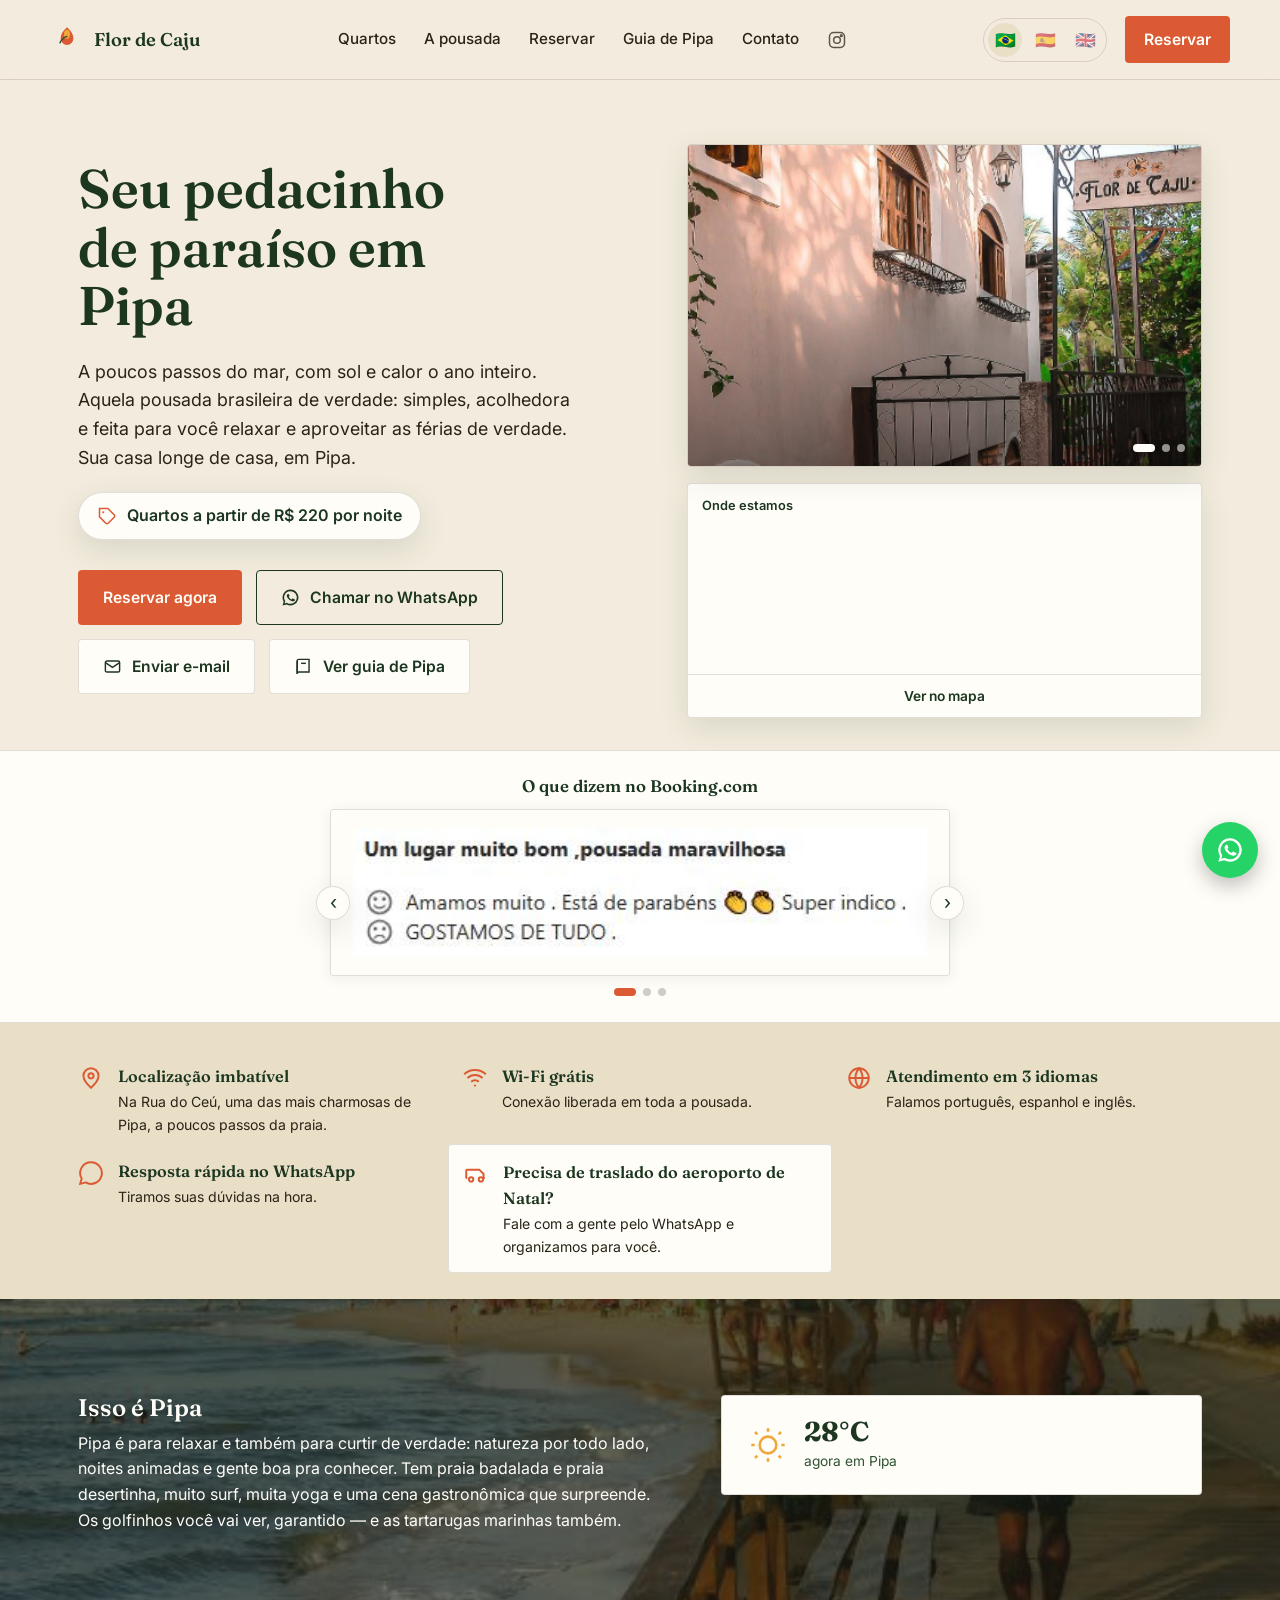
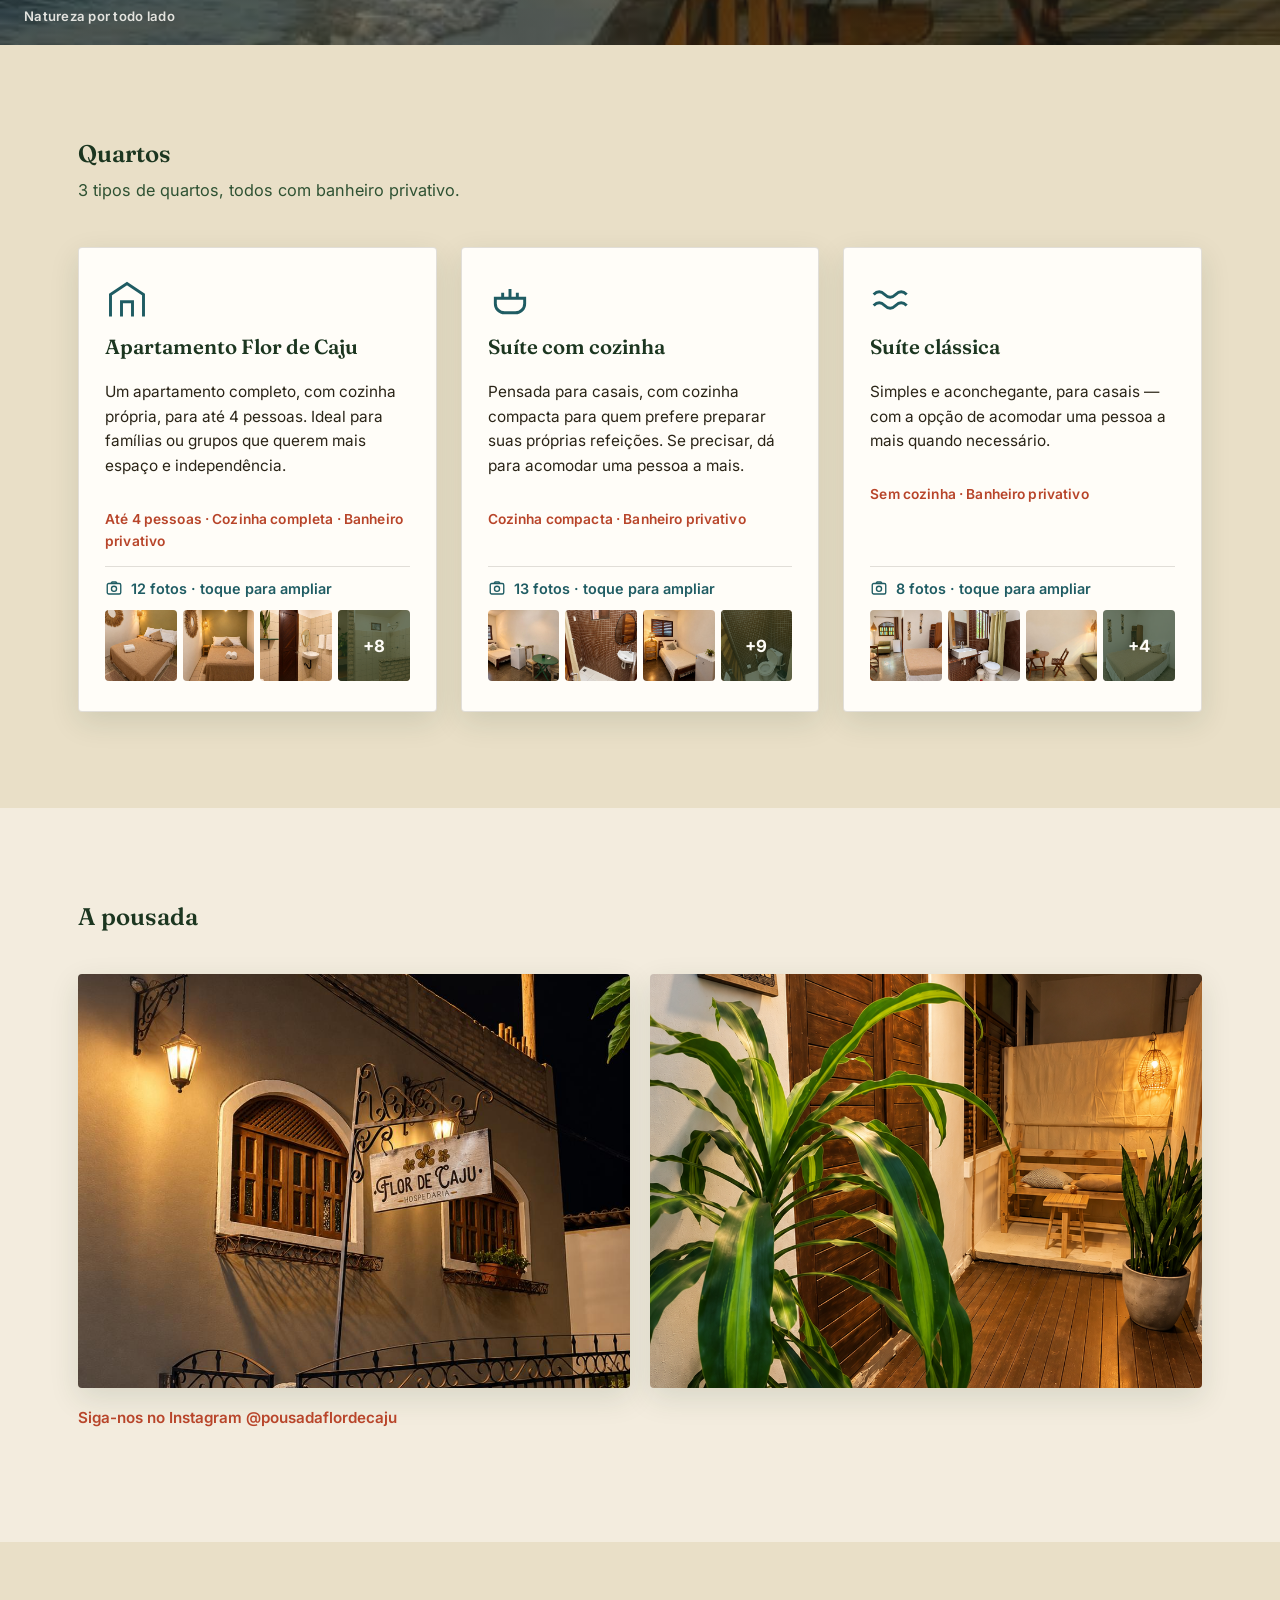
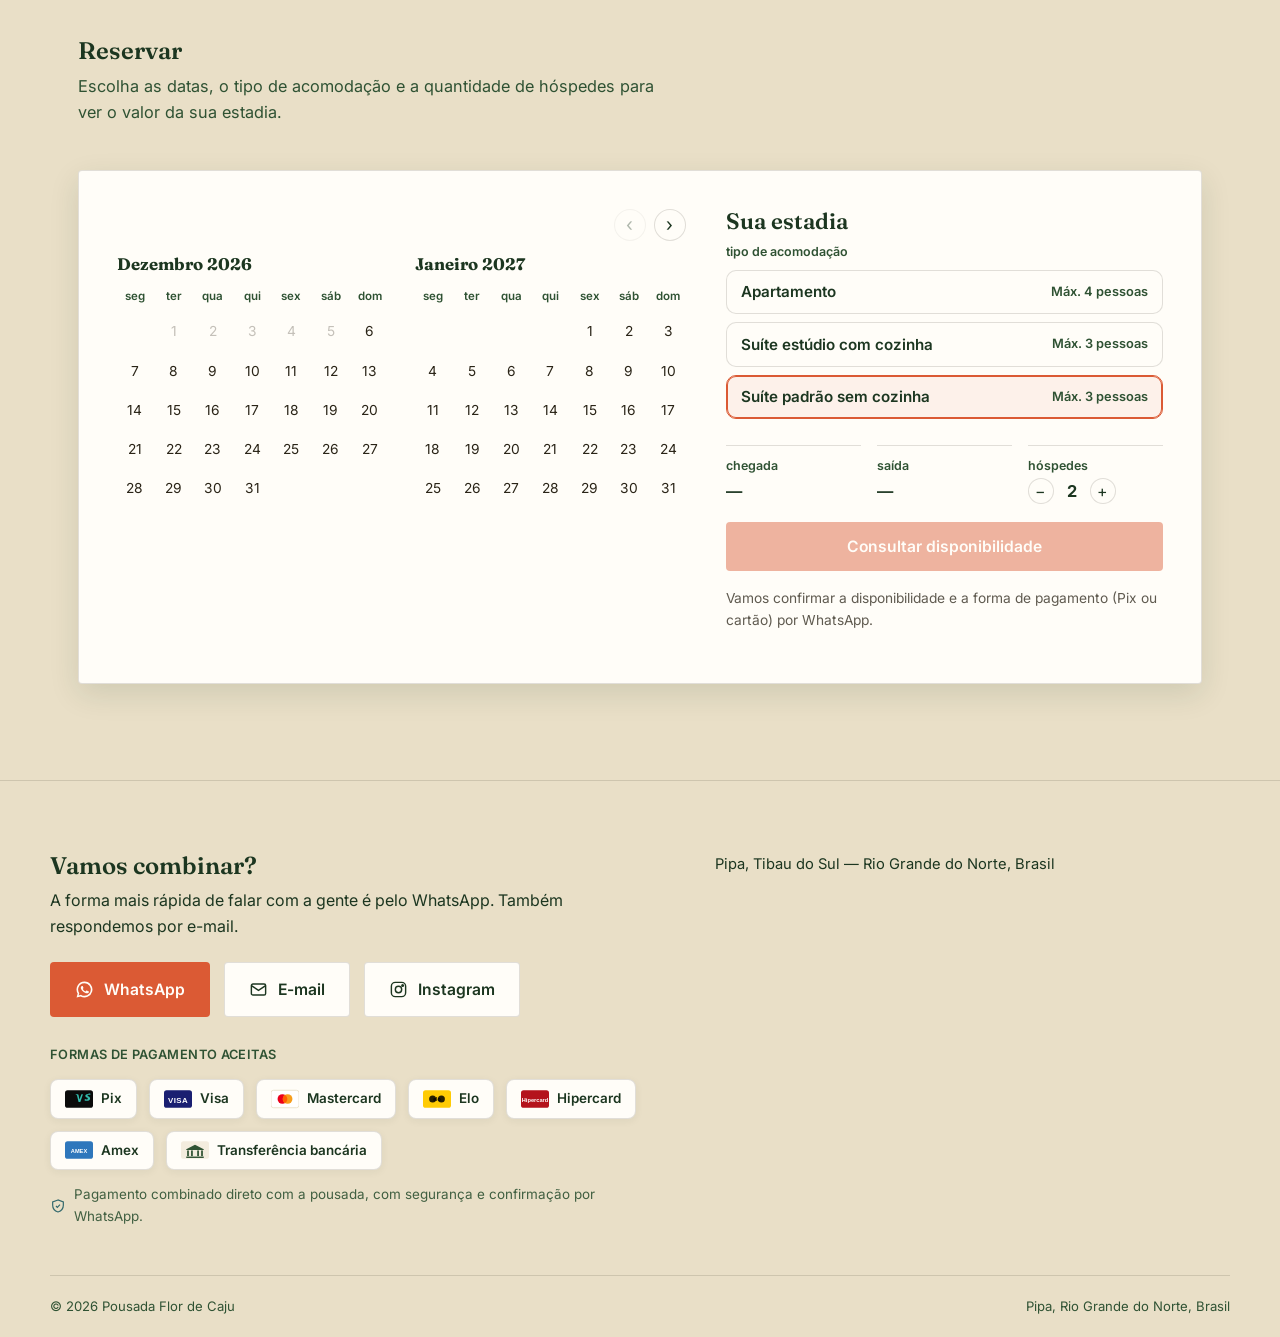
==== commit 037072a9: "Fix HTML encoding issues in index.html" ====
--- a/index.html
+++ b/index.html
@@ -9,7 +9,7 @@
 <link rel="preconnect" href="https://fonts.googleapis.com">
 <link rel="preconnect" href="https://fonts.gstatic.com" crossorigin>
 <link href="https://fonts.googleapis.com/css2?family=Fraunces:ital,opsz,wght@0,9..144,400;0,9..144,600;0,9..144,900;1,9..144,500&family=Inter:wght@400;500;600;700&display=swap" rel="stylesheet">
-  /* ============ ANALYTICS ============ */
+
   <script type="text/javascript">
     (function(c,l,a,r,i,t,y){
         c[a]=c[a]||function(){(c[a].q=c[a].q||[]).push(arguments)};
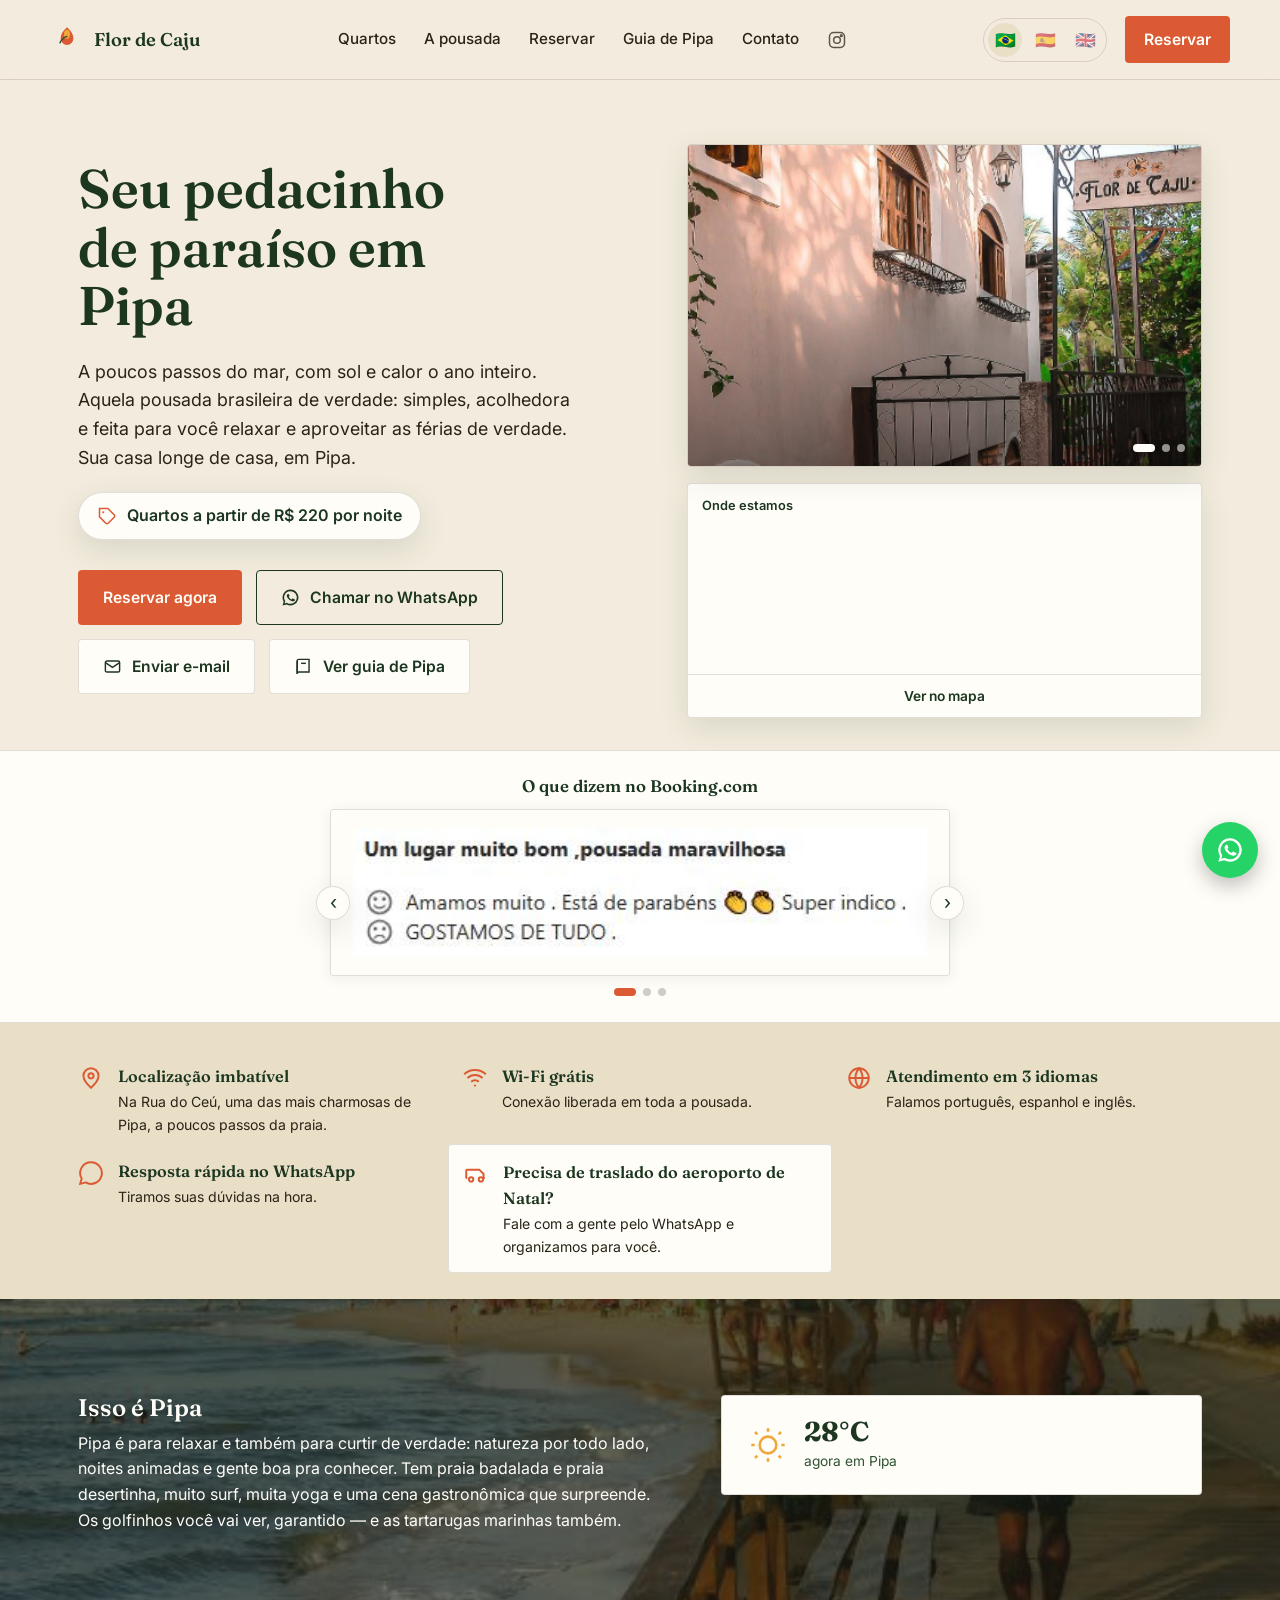
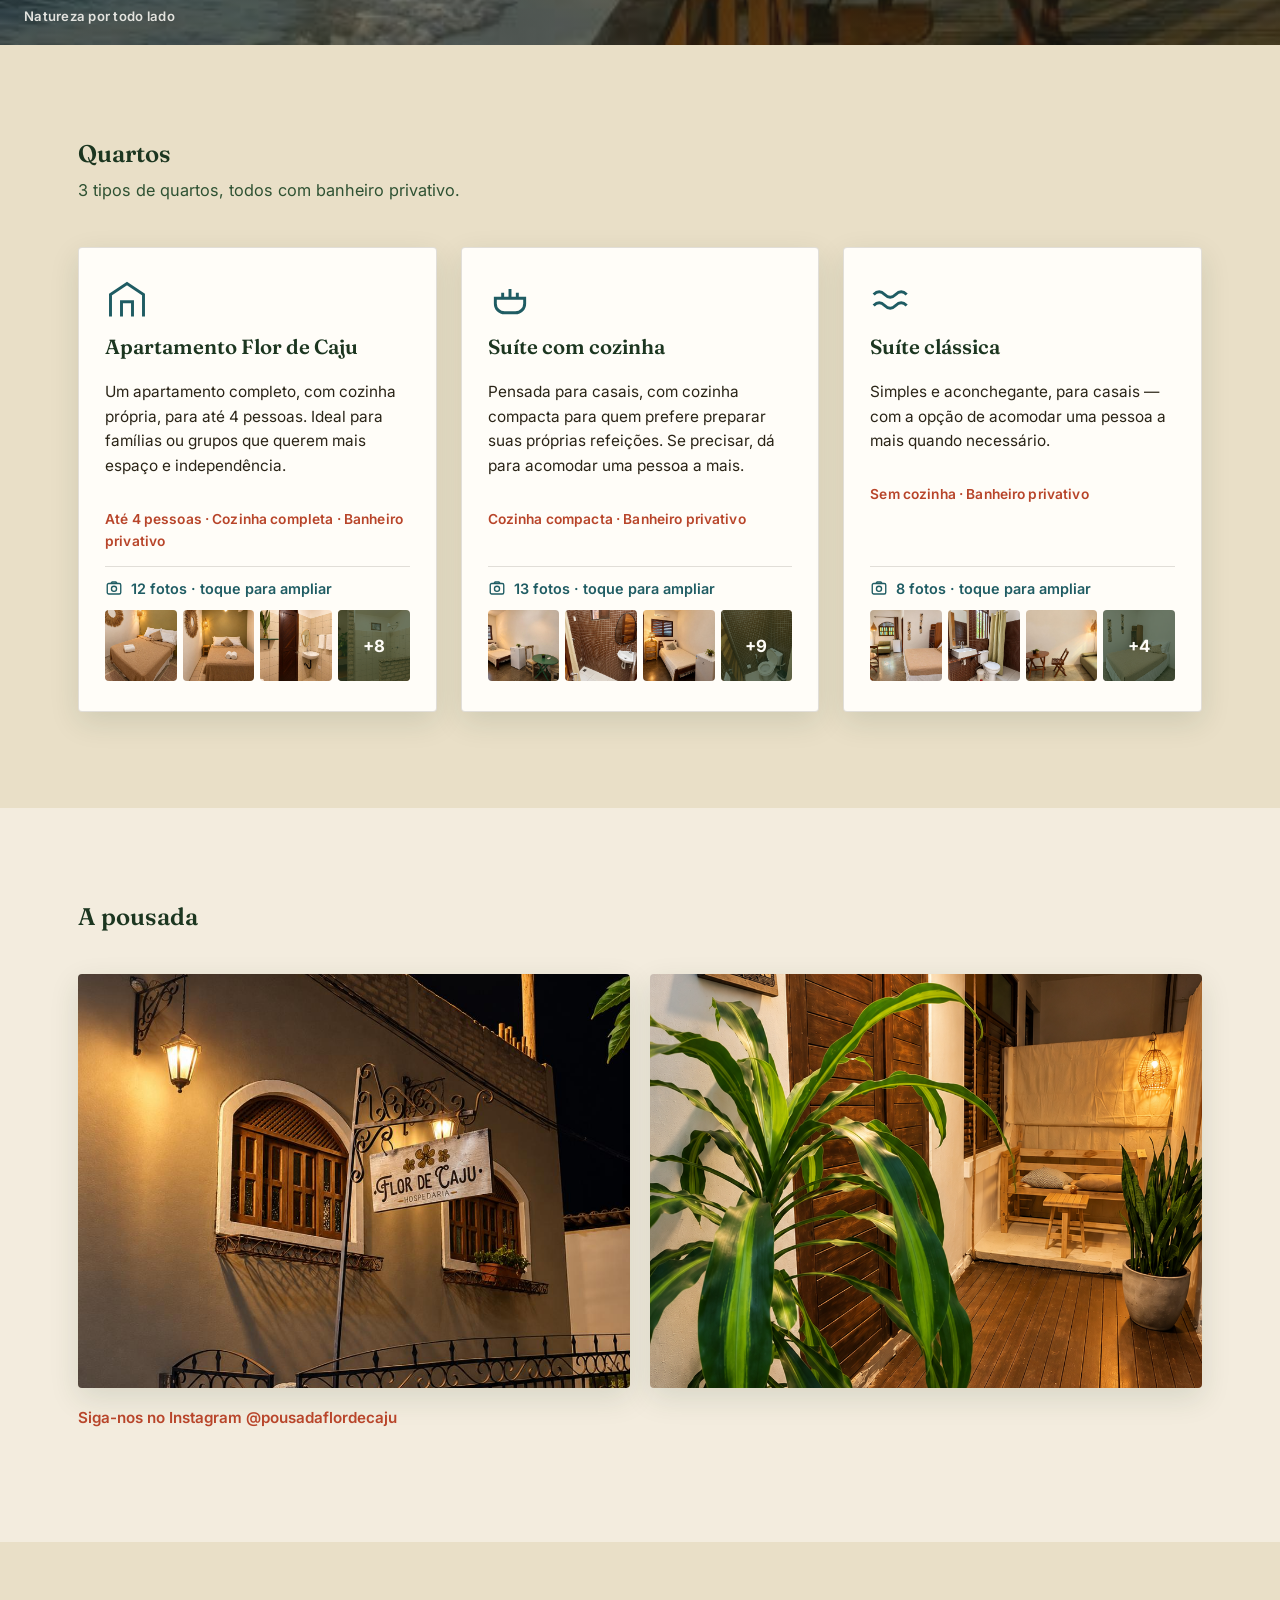
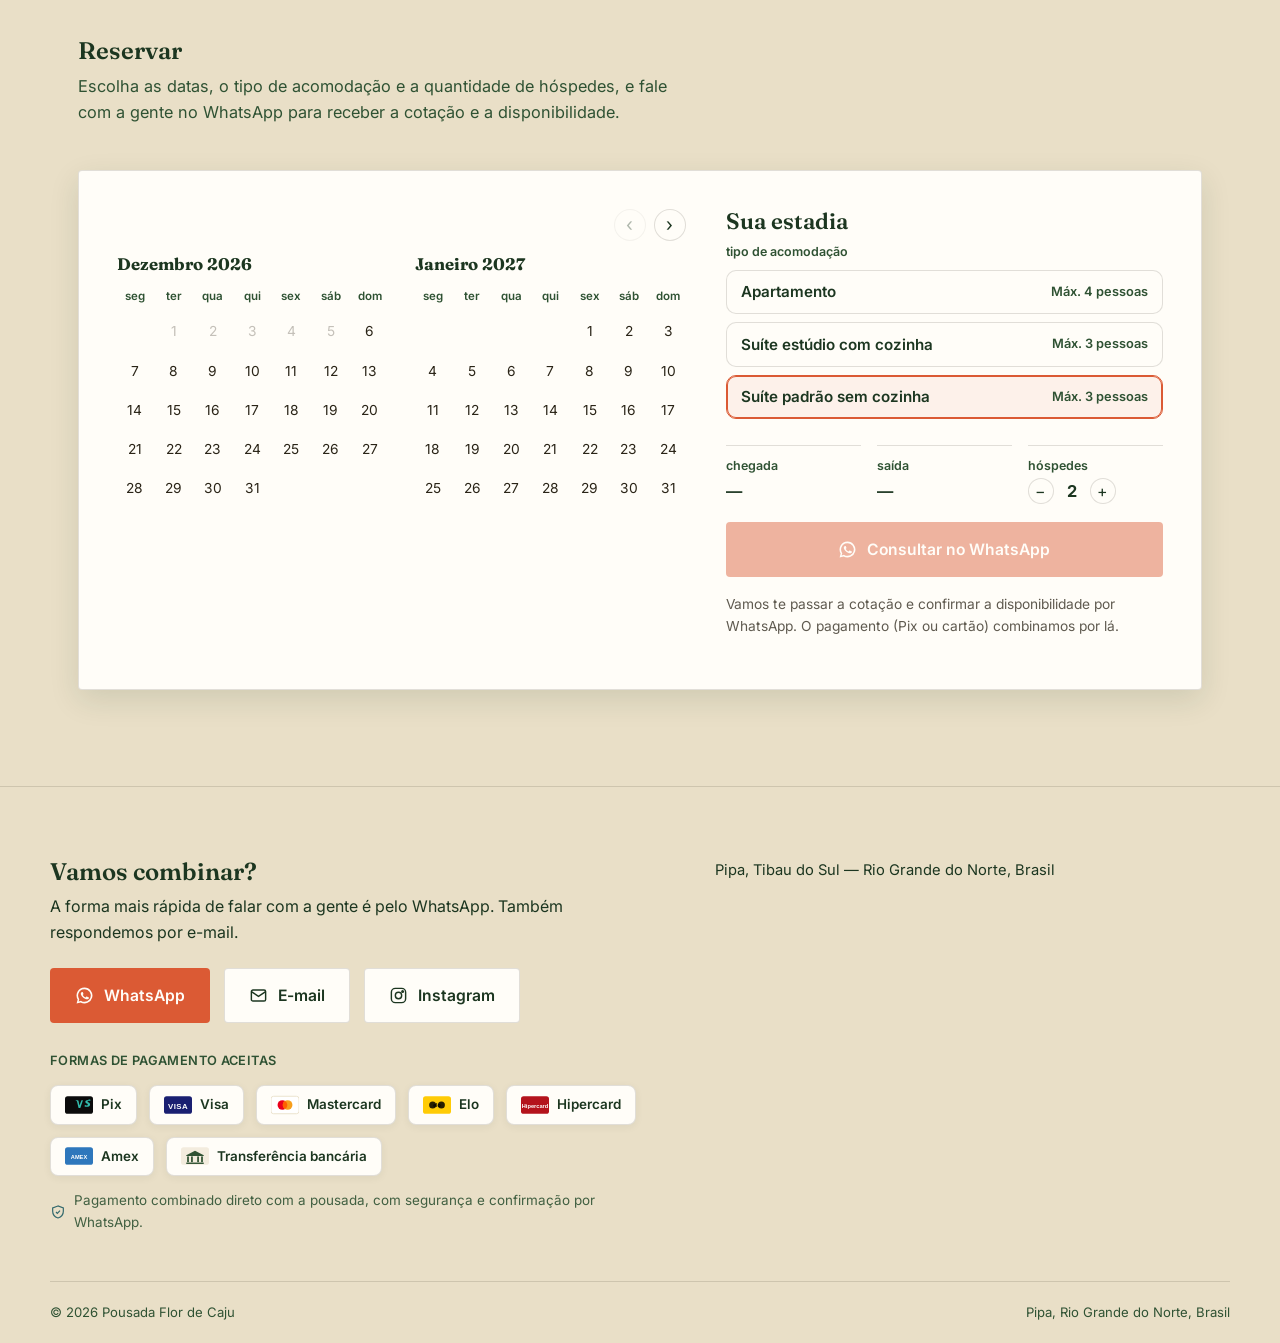
==== commit 36f883eb: "cambio precios en calendario Updated booking button to be an anchor tag with WhatsApp functionality " ====
--- a/index.html
+++ b/index.html
@@ -1,4 +1,4 @@
-<!DOCTYPE html>
+<!DOCTYPE html> 
 <html lang="pt-BR">
 <head>
 <meta charset="UTF-8">
@@ -379,7 +379,8 @@
   .stepper button:hover{border-color:var(--green-deep);}
   .stepper span{min-width:16px; text-align:center; font-weight:700; color:var(--green-deep); font-size:1.02rem;}
   .booking-note{font-size:.86rem; color:var(--ink); opacity:.75; margin-top:16px;}
-  #bookBtn:disabled{opacity:.45; cursor:not-allowed; transform:none;}
+  #bookBtn{width:100%; justify-content:center;}
+  #bookBtn[aria-disabled="true"]{opacity:.45; cursor:not-allowed; pointer-events:none; transform:none;}
 
   /* tipo de suite */
   .suite-types{margin:0 0 18px; padding:0; border:none;}
@@ -396,15 +397,6 @@
   .suite-opt input:focus-visible + .opt-body{outline:2px solid var(--green-deep); outline-offset:2px;}
   .suite-opt .opt-name{font-weight:600; color:var(--green-deep); font-size:.95rem; line-height:1.25;}
   .suite-opt .opt-max{font-size:.8rem; color:var(--green); white-space:nowrap; font-weight:600;}
-
-  /* cartelito de precio / reserva */
-  .quote-card{max-width:440px; text-align:center;}
-  .quote-card h3{max-width:none; padding-right:0; font-size:1.35rem;}
-  .quote-detail{font-size:.9rem; color:var(--green); margin-top:6px;}
-  .quote-price{font-family:'Fraunces',serif; font-size:2.6rem; color:var(--coral-deep); font-weight:700; margin:16px 0 4px; line-height:1.1;}
-  .quote-actions{display:flex; flex-direction:column; gap:10px; margin-top:22px;}
-  .quote-actions .btn{width:100%; justify-content:center;}
-  .quote-step[hidden]{display:none;}
 
   /* ============ ROOM PHOTO MODAL ============ */
   .modal-overlay{
@@ -715,7 +707,7 @@
     <div class="wrap">
       <div class="section-head">
         <h2 data-i18n="booking.title">Reservar</h2>
-        <p class="sub" data-i18n="booking.sub">Escolha as datas e a quantidade de hóspedes, e fale com a gente no WhatsApp para confirmar.</p>
+        <p class="sub" data-i18n="booking.sub">Escolha as datas, o tipo de acomodação e a quantidade de hóspedes, e fale com a gente no WhatsApp para receber a cotação e a disponibilidade.</p>
       </div>
       <div class="booking-card">
         <div>
@@ -760,10 +752,11 @@
               </div>
             </div>
           </div>
-          <button type="button" class="btn btn-primary" id="bookBtn" disabled style="width:100%; justify-content:center;">
-            <span data-i18n="booking.button">Consultar disponibilidade</span>
-          </button>
-          <p class="booking-note" data-i18n="booking.note">Vamos confirmar a disponibilidade e a forma de pagamento (Pix ou cartão) por WhatsApp.</p>
+          <a class="btn btn-primary" id="bookBtn" href="#" target="_blank" rel="noopener" aria-disabled="true">
+            <svg viewBox="0 0 24 24" fill="currentColor" aria-hidden="true"><path d="M12 2a10 10 0 0 0-8.6 15.1L2 22l5.1-1.3A10 10 0 1 0 12 2Zm0 18a8 8 0 0 1-4.1-1.1l-.3-.2-3 .8.8-2.9-.2-.3A8 8 0 1 1 12 20Zm4.4-5.9c-.2-.1-1.4-.7-1.6-.8s-.4-.1-.5.1-.6.8-.7.9-.3.2-.5.1a6.6 6.6 0 0 1-1.9-1.2 7.2 7.2 0 0 1-1.3-1.7c-.1-.2 0-.4.1-.5l.4-.4.2-.4a.5.5 0 0 0 0-.4c-.1-.1-.5-1.3-.7-1.8s-.4-.4-.5-.4h-.5a.9.9 0 0 0-.7.3 2.7 2.7 0 0 0-.9 2c0 1.2.9 2.4 1 2.5.1.2 1.8 2.8 4.4 3.8a5 5 0 0 0 3.1.6c.5-.1 1.4-.6 1.6-1.1s.2-1 .1-1.1-.2-.2-.4-.3Z"/></svg>
+            <span data-i18n="booking.button">Consultar no WhatsApp</span>
+          </a>
+          <p class="booking-note" data-i18n="booking.note">Vamos te passar a cotação e confirmar a disponibilidade por WhatsApp. O pagamento (Pix ou cartão) combinamos por lá.</p>
         </div>
       </div>
     </div>
@@ -853,34 +846,9 @@
   </div>
 </div>
 
-<div class="modal-overlay" id="quoteModal" hidden>
-  <div class="modal-card quote-card" role="dialog" aria-modal="true" aria-labelledby="quoteTitle1">
-    <button class="modal-close" id="quoteClose" aria-label="Fechar">×</button>
-    <div class="quote-step" id="quoteStep1">
-      <h3 id="quoteTitle1" data-i18n="quote.title">O valor para essas datas é de</h3>
-      <div class="quote-price" id="quotePrice">—</div>
-      <p class="quote-detail" id="quoteDetail"></p>
-      <div class="quote-actions">
-        <button type="button" class="btn btn-primary" id="quoteNext"><span data-i18n="quote.next">Continuar</span></button>
-      </div>
-    </div>
-    <div class="quote-step" id="quoteStep2" hidden>
-      <h3 id="quoteTitle2" data-i18n="quote.book">Quer reservar?</h3>
-      <p class="quote-detail" data-i18n="quote.contact">Entre em contato com a gente.</p>
-      <div class="quote-actions">
-        <a class="btn btn-primary" id="quoteWaBtn" href="#" target="_blank" rel="noopener">
-          <svg viewBox="0 0 24 24" fill="currentColor" aria-hidden="true"><path d="M12 2a10 10 0 0 0-8.6 15.1L2 22l5.1-1.3A10 10 0 1 0 12 2Zm0 18a8 8 0 0 1-4.1-1.1l-.3-.2-3 .8.8-2.9-.2-.3A8 8 0 1 1 12 20Zm4.4-5.9c-.2-.1-1.4-.7-1.6-.8s-.4-.1-.5.1-.6.8-.7.9-.3.2-.5.1a6.6 6.6 0 0 1-1.9-1.2 7.2 7.2 0 0 1-1.3-1.7c-.1-.2 0-.4.1-.5l.4-.4.2-.4a.5.5 0 0 0 0-.4c-.1-.1-.5-1.3-.7-1.8s-.4-.4-.5-.4h-.5a.9.9 0 0 0-.7.3 2.7 2.7 0 0 0-.9 2c0 1.2.9 2.4 1 2.5.1.2 1.8 2.8 4.4 3.8a5 5 0 0 0 3.1.6c.5-.1 1.4-.6 1.6-1.1s.2-1 .1-1.1-.2-.2-.4-.3Z"/></svg>
-          <span data-i18n="quote.wa">WhatsApp</span>
-        </a>
-      </div>
-    </div>
-  </div>
-</div>
-
-<script src="js/tarifas.js"></script>
 <script>
 /* ============================================================
-   CONFIG — edite estes 3 valores com os dados reais da pousada
+   CONFIG — edite estes valores com os dados reais da pousada
    ============================================================ */
 const CONFIG = {
   whatsappNumber: "558498297312",      // formato: 55 + DDD + número, sem espaços ou símbolos
@@ -888,6 +856,9 @@
   instagramHandle: "pousadaflordecaju",   // sem o @
   priceFrom: 220                          // preço "a partir de" por noite, em reais (R$)
 };
+
+// capacidade máxima por tipo de acomodação
+const MAX_GUESTS = { apto: 4, studio: 3, suite: 3 };
 
 /* ============================================================
    TRADUÇÕES
@@ -918,11 +889,10 @@
     "gallery.rooms":"Quartos","gallery.terrace":"Terraço","gallery.neighborhood":"Bairro","gallery.beach":"Praia da Pipa",
     "gallery.note":"Siga-nos no Instagram @pousadaflordecaju",
     "modal.photo1":"Quarto","modal.photo2":"Banheiro","modal.photo3":"Detalhe","modal.photo4":"Vista","modal.close":"Fechar",
-    "booking.title":"Reservar","booking.sub":"Escolha as datas, o tipo de acomodação e a quantidade de hóspedes para ver o valor da sua estadia.",
+    "booking.title":"Reservar","booking.sub":"Escolha as datas, o tipo de acomodação e a quantidade de hóspedes, e fale com a gente no WhatsApp para receber a cotação e a disponibilidade.",
     "booking.typeLabel":"tipo de acomodação","booking.type.apto":"Apartamento","booking.type.studio":"Suíte estúdio com cozinha","booking.type.suite":"Suíte padrão sem cozinha","booking.max4":"Máx. 4 pessoas","booking.max3":"Máx. 3 pessoas","booking.max3b":"Máx. 3 pessoas",
-    "quote.title":"O valor para essas datas é de","quote.next":"Continuar","quote.book":"Quer reservar?","quote.contact":"Entre em contato com a gente.","quote.wa":"Falar no WhatsApp","quote.unavailable":"Consulte-nos","quote.detail":"{type} · {guests} hóspede(s) · {nights} noite(s)",
     "booking.summaryTitle":"Sua estadia","booking.checkin":"chegada","booking.checkout":"saída","booking.guests":"hóspedes",
-    "booking.button":"Consultar disponibilidade","booking.note":"Vamos confirmar a disponibilidade e a forma de pagamento (Pix ou cartão) por WhatsApp.",
+    "booking.button":"Consultar no WhatsApp","booking.note":"Vamos te passar a cotação e confirmar a disponibilidade por WhatsApp. O pagamento (Pix ou cartão) combinamos por lá.",
     "payments.title":"Formas de pagamento aceitas",
     "payments.pix":"Pix","payments.visa":"Visa","payments.master":"Mastercard","payments.elo":"Elo","payments.hiper":"Hipercard","payments.amex":"Amex","payments.transfer":"Transferência bancária",
     "payments.secure":"Pagamento combinado direto com a pousada, com segurança e confirmação por WhatsApp.",
@@ -933,7 +903,7 @@
     dowNames:["seg","ter","qua","qui","sex","sáb","dom"],
     waGeneric:"Olá! Gostaria de saber mais sobre a Pousada Flor de Caju.",
     waTransfer:"Olá! Gostaria de saber sobre o traslado do aeroporto de Natal até a Pousada Flor de Caju.",
-    waBooking:"Olá! Gostaria de reservar na Pousada Flor de Caju de {checkin} até {checkout}, para {guests} hóspede(s), em: {type}. Poderiam confirmar a disponibilidade?",
+    waBooking:"Olá! Gostaria de uma cotação na Pousada Flor de Caju de {checkin} até {checkout}, para {guests} hóspede(s), em: {type}. Poderiam me passar o valor e confirmar a disponibilidade?",
     mailSubject:"Reserva — Pousada Flor de Caju", localeCode:"pt-BR"
   },
   es: {
@@ -961,11 +931,10 @@
     "gallery.rooms":"Habitaciones","gallery.terrace":"Terraza","gallery.neighborhood":"Barrio","gallery.beach":"Playa de Pipa",
     "gallery.note":"Seguinos en Instagram @pousadaflordecaju",
     "modal.photo1":"Habitación","modal.photo2":"Baño","modal.photo3":"Detalle","modal.photo4":"Vista","modal.close":"Cerrar",
-    "booking.title":"Reservar","booking.sub":"Elegí las fechas, el tipo de suite y la cantidad de huéspedes para ver el precio de tu estadía.",
+    "booking.title":"Reservar","booking.sub":"Elegí las fechas, el tipo de alojamiento y la cantidad de huéspedes, y escribinos por WhatsApp para recibir la cotización y la disponibilidad.",
     "booking.typeLabel":"tipo de alojamiento","booking.type.apto":"Apartamento","booking.type.studio":"Suite tipo estudio con cocina","booking.type.suite":"Suite estándar sin cocina","booking.max4":"Máx. 4 personas","booking.max3":"Máx. 3 personas","booking.max3b":"Máx. 3 personas",
-    "quote.title":"El precio para esas fechas es de","quote.next":"Continuar","quote.book":"¿Querés reservar?","quote.contact":"Comunicate con nosotros.","quote.wa":"Escribir por WhatsApp","quote.unavailable":"Consultanos","quote.detail":"{type} · {guests} huésped(es) · {nights} noche(s)",
     "booking.summaryTitle":"Tu estadía","booking.checkin":"llegada","booking.checkout":"salida","booking.guests":"huéspedes",
-    "booking.button":"Consultar disponibilidad","booking.note":"Confirmamos la disponibilidad y la forma de pago (Pix o tarjeta) por WhatsApp.",
+    "booking.button":"Consultar por WhatsApp","booking.note":"Te pasamos la cotización y confirmamos la disponibilidad por WhatsApp. El pago (Pix o tarjeta) lo coordinamos por ahí.",
     "payments.title":"Formas de pago aceptadas",
     "payments.pix":"Pix","payments.visa":"Visa","payments.master":"Mastercard","payments.elo":"Elo","payments.hiper":"Hipercard","payments.amex":"Amex","payments.transfer":"Transferencia bancaria",
     "payments.secure":"El pago se coordina directamente con la pousada, con seguridad y confirmación por WhatsApp.",
@@ -976,7 +945,7 @@
     dowNames:["lun","mar","mié","jue","vie","sáb","dom"],
     waGeneric:"¡Hola! Me gustaría saber más sobre la Pousada Flor de Caju.",
     waTransfer:"¡Hola! Me gustaría saber sobre el traslado desde el aeropuerto de Natal hasta la Pousada Flor de Caju.",
-    waBooking:"¡Hola! Quiero reservar en Pousada Flor de Caju del {checkin} al {checkout}, para {guests} huésped(es), en: {type}. ¿Podrían confirmar la disponibilidad?",
+    waBooking:"¡Hola! Quisiera una cotización en Pousada Flor de Caju del {checkin} al {checkout}, para {guests} huésped(es), en: {type}. ¿Me pasan el precio y confirman la disponibilidad?",
     mailSubject:"Reserva — Pousada Flor de Caju", localeCode:"es-AR"
   },
   en: {
@@ -1004,11 +973,10 @@
     "gallery.rooms":"Rooms","gallery.terrace":"Terrace","gallery.neighborhood":"Neighborhood","gallery.beach":"Pipa Beach",
     "gallery.note":"Follow us on Instagram @pousadaflordecaju",
     "modal.photo1":"Room","modal.photo2":"Bathroom","modal.photo3":"Detail","modal.photo4":"View","modal.close":"Close",
-    "booking.title":"Book your stay","booking.sub":"Choose your dates, room type and number of guests to see the price of your stay.",
+    "booking.title":"Book your stay","booking.sub":"Choose your dates, room type and number of guests, then message us on WhatsApp to get a quote and check availability.",
     "booking.typeLabel":"room type","booking.type.apto":"Apartment","booking.type.studio":"Studio suite with kitchen","booking.type.suite":"Standard suite, no kitchen","booking.max4":"Max. 4 guests","booking.max3":"Max. 3 guests","booking.max3b":"Max. 3 guests",
-    "quote.title":"The price for these dates is","quote.next":"Continue","quote.book":"Want to book?","quote.contact":"Get in touch with us.","quote.wa":"Message on WhatsApp","quote.unavailable":"Ask us","quote.detail":"{type} · {guests} guest(s) · {nights} night(s)",
     "booking.summaryTitle":"Your stay","booking.checkin":"check-in","booking.checkout":"check-out","booking.guests":"guests",
-    "booking.button":"Check availability","booking.note":"We'll confirm availability and payment (Pix or card) over WhatsApp.",
+    "booking.button":"Ask on WhatsApp","booking.note":"We'll send you a quote and confirm availability over WhatsApp. Payment (Pix or card) is arranged there.",
     "payments.title":"Payment methods accepted",
     "payments.pix":"Pix","payments.visa":"Visa","payments.master":"Mastercard","payments.elo":"Elo","payments.hiper":"Hipercard","payments.amex":"Amex","payments.transfer":"Bank transfer",
     "payments.secure":"Payment is arranged directly with the pousada, securely, confirmed over WhatsApp.",
@@ -1019,7 +987,7 @@
     dowNames:["Mon","Tue","Wed","Thu","Fri","Sat","Sun"],
     waGeneric:"Hi! I'd like to know more about Pousada Flor de Caju.",
     waTransfer:"Hi! I'd like to know about the transfer from Natal airport to Pousada Flor de Caju.",
-    waBooking:"Hi! I'd like to book Pousada Flor de Caju from {checkin} to {checkout}, for {guests} guest(s), in: {type}. Could you confirm availability?",
+    waBooking:"Hi! I'd like a quote at Pousada Flor de Caju from {checkin} to {checkout}, for {guests} guest(s), in: {type}. Could you send me the price and confirm availability?",
     mailSubject:"Booking — Pousada Flor de Caju", localeCode:"en-GB"
   }
 };
@@ -1189,7 +1157,7 @@
 document.getElementById("calPrev").addEventListener("click", ()=> goToMonth(-1));
 document.getElementById("calNext").addEventListener("click", ()=> goToMonth(1));
 
-function maxGuests(){ return window.Tarifas.maxGuests[selType]; }
+function maxGuests(){ return MAX_GUESTS[selType]; }
 
 function updateBookingSummary(){
   const max = maxGuests();
@@ -1199,61 +1167,30 @@
   document.getElementById("guestVal").textContent = selGuests;
   document.getElementById("guestPlus").disabled = selGuests >= max;
   document.getElementById("guestMinus").disabled = selGuests <= 1;
-  document.getElementById("bookBtn").disabled = !(selStart && selEnd);
-}
-
-function isoDate(d){
-  return d.getFullYear() + "-" + String(d.getMonth()+1).padStart(2,"0") + "-" + String(d.getDate()).padStart(2,"0");
-}
-
-/* ---- cartelitos: precio -> reservar por WhatsApp ---- */
-let lastQuoteFocus = null;
-function openQuote(){
-  if(!(selStart && selEnd)) return;
-  const dict = T[currentLang];
-  const q = window.Tarifas.quote(isoDate(selStart), isoDate(selEnd), selType, selGuests);
-  const typeName = dict["booking.type." + selType];
-
-  const msg = dict.waBooking
-    .replace("{checkin}", fmtDate(selStart, currentLang))
-    .replace("{checkout}", fmtDate(selEnd, currentLang))
-    .replace("{guests}", selGuests)
-    .replace("{type}", typeName);
-  document.getElementById("quoteWaBtn").href = waUrl(msg);
-
-  lastQuoteFocus = document.activeElement;
-  document.getElementById("quoteModal").hidden = false;
-  document.body.style.overflow = "hidden";
-  if(q){
-    // solo precio final: sin desglose por noche/temporada
-    const loc = dict.localeCode;
-    document.getElementById("quotePrice").textContent = "R$ " + new Intl.NumberFormat(currentLang === "es" ? "es-AR" : loc).format(q.total);
-    document.getElementById("quoteDetail").textContent = dict["quote.detail"]
-      .replace("{type}", typeName).replace("{guests}", selGuests).replace("{nights}", q.nights);
-    showQuoteStep(1);
+
+  // botão "Consultar no WhatsApp": só ativa com datas escolhidas, e abre o WhatsApp com a mensagem pronta
+  const btn = document.getElementById("bookBtn");
+  if(selStart && selEnd){
+    const dict = T[currentLang];
+    const msg = dict.waBooking
+      .replace("{checkin}", fmtDate(selStart, currentLang))
+      .replace("{checkout}", fmtDate(selEnd, currentLang))
+      .replace("{guests}", selGuests)
+      .replace("{type}", dict["booking.type." + selType]);
+    btn.href = waUrl(msg);
+    btn.setAttribute("aria-disabled", "false");
+    btn.removeAttribute("tabindex");
   } else {
-    showQuoteStep(2);   // sin tarifa para esas fechas: directo a contactarnos
-  }
-}
-function showQuoteStep(n){
-  document.getElementById("quoteStep1").hidden = n !== 1;
-  document.getElementById("quoteStep2").hidden = n !== 2;
-  const target = n === 1 ? document.getElementById("quoteNext") : document.getElementById("quoteWaBtn");
-  target.focus();
-}
-function closeQuote(){
-  document.getElementById("quoteModal").hidden = true;
-  if(document.getElementById("roomModal").hidden) document.body.style.overflow = "";
-  if(lastQuoteFocus && lastQuoteFocus.focus) lastQuoteFocus.focus();
-}
-document.getElementById("bookBtn").addEventListener("click", openQuote);
-document.getElementById("quoteNext").addEventListener("click", ()=> showQuoteStep(2));
-document.getElementById("quoteClose").addEventListener("click", closeQuote);
-document.getElementById("quoteModal").addEventListener("click", e=>{ if(e.target.id === "quoteModal") closeQuote(); });
-document.getElementById("quoteWaBtn").addEventListener("click", ()=> setTimeout(closeQuote, 200));
-document.addEventListener("keydown", e=>{
-  if(e.key === "Escape" && !document.getElementById("quoteModal").hidden) closeQuote();
+    btn.href = "#";
+    btn.setAttribute("aria-disabled", "true");
+    btn.setAttribute("tabindex", "-1");
+  }
+}
+
+document.getElementById("bookBtn").addEventListener("click", e=>{
+  if(e.currentTarget.getAttribute("aria-disabled") === "true") e.preventDefault();
 });
+
 document.querySelectorAll('input[name="suiteType"]').forEach(r=>{
   r.addEventListener("change", ()=>{ selType = r.value; updateBookingSummary(); });
 });
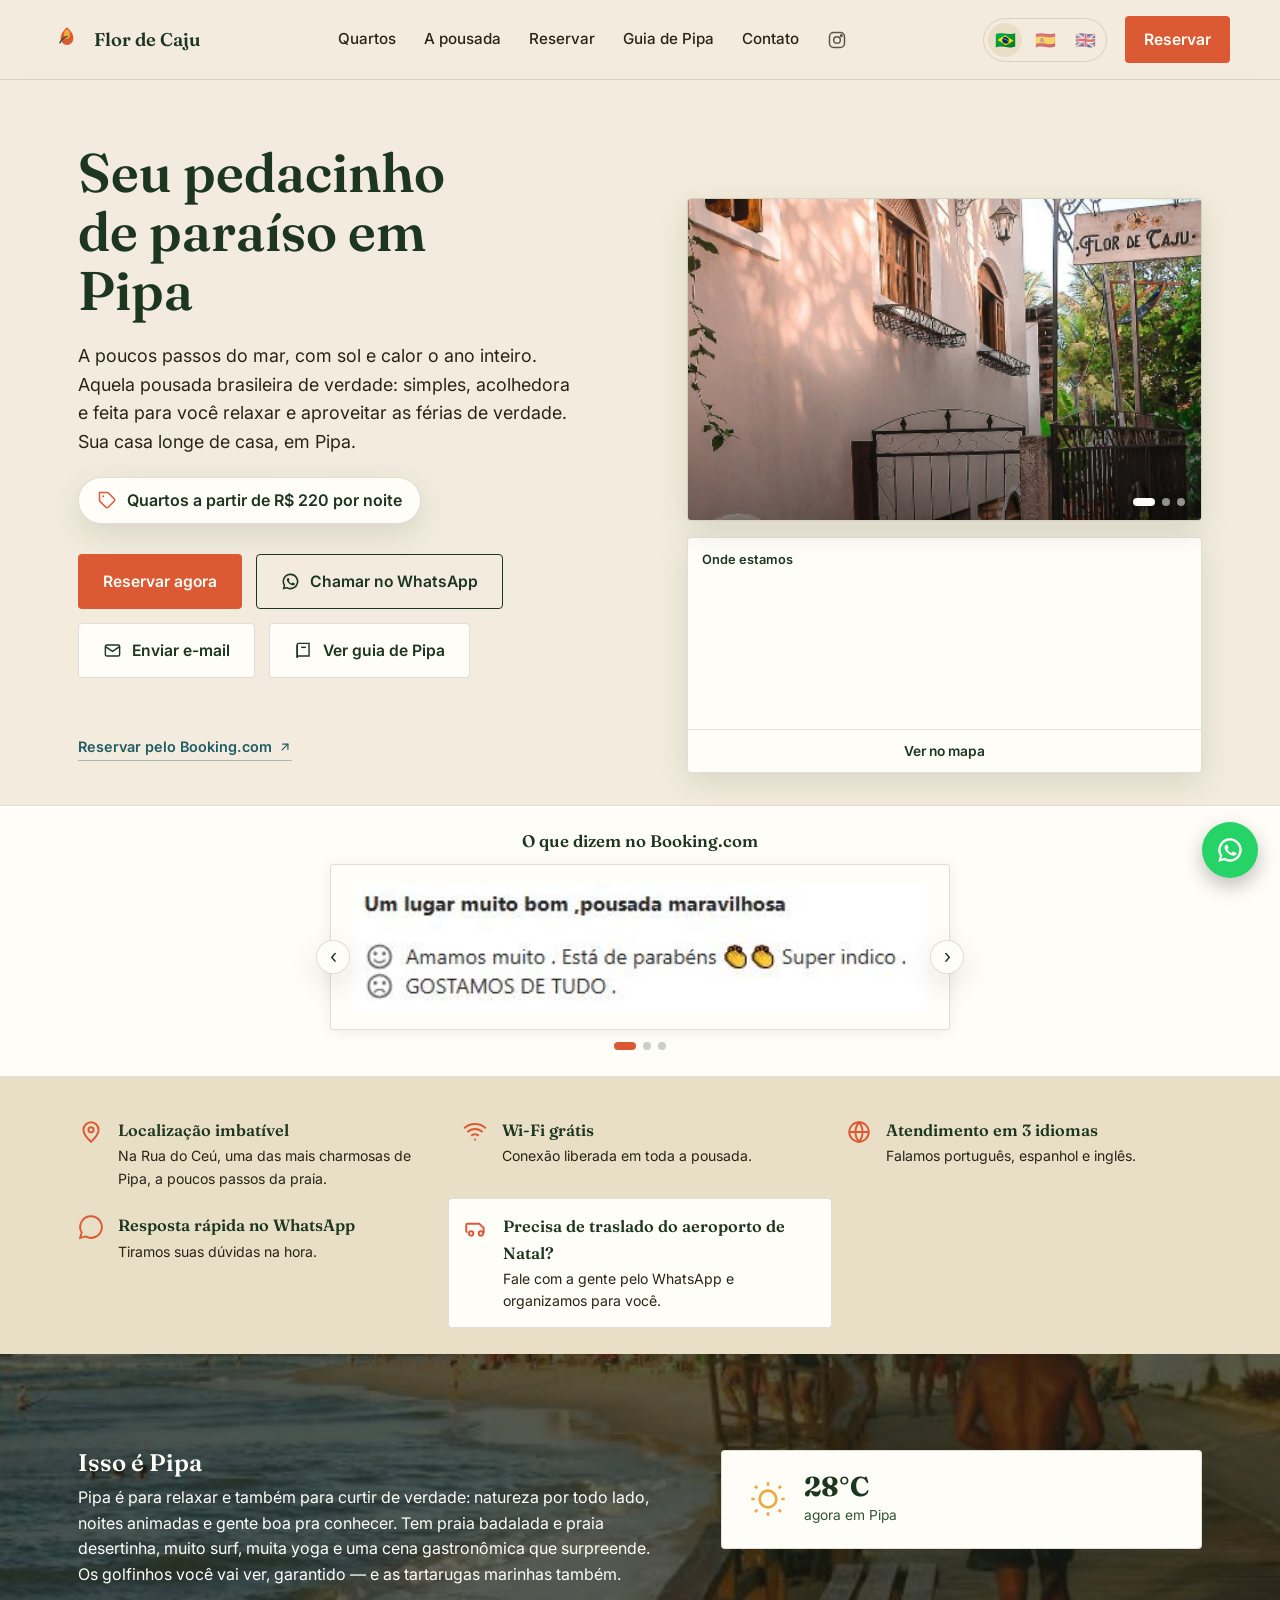
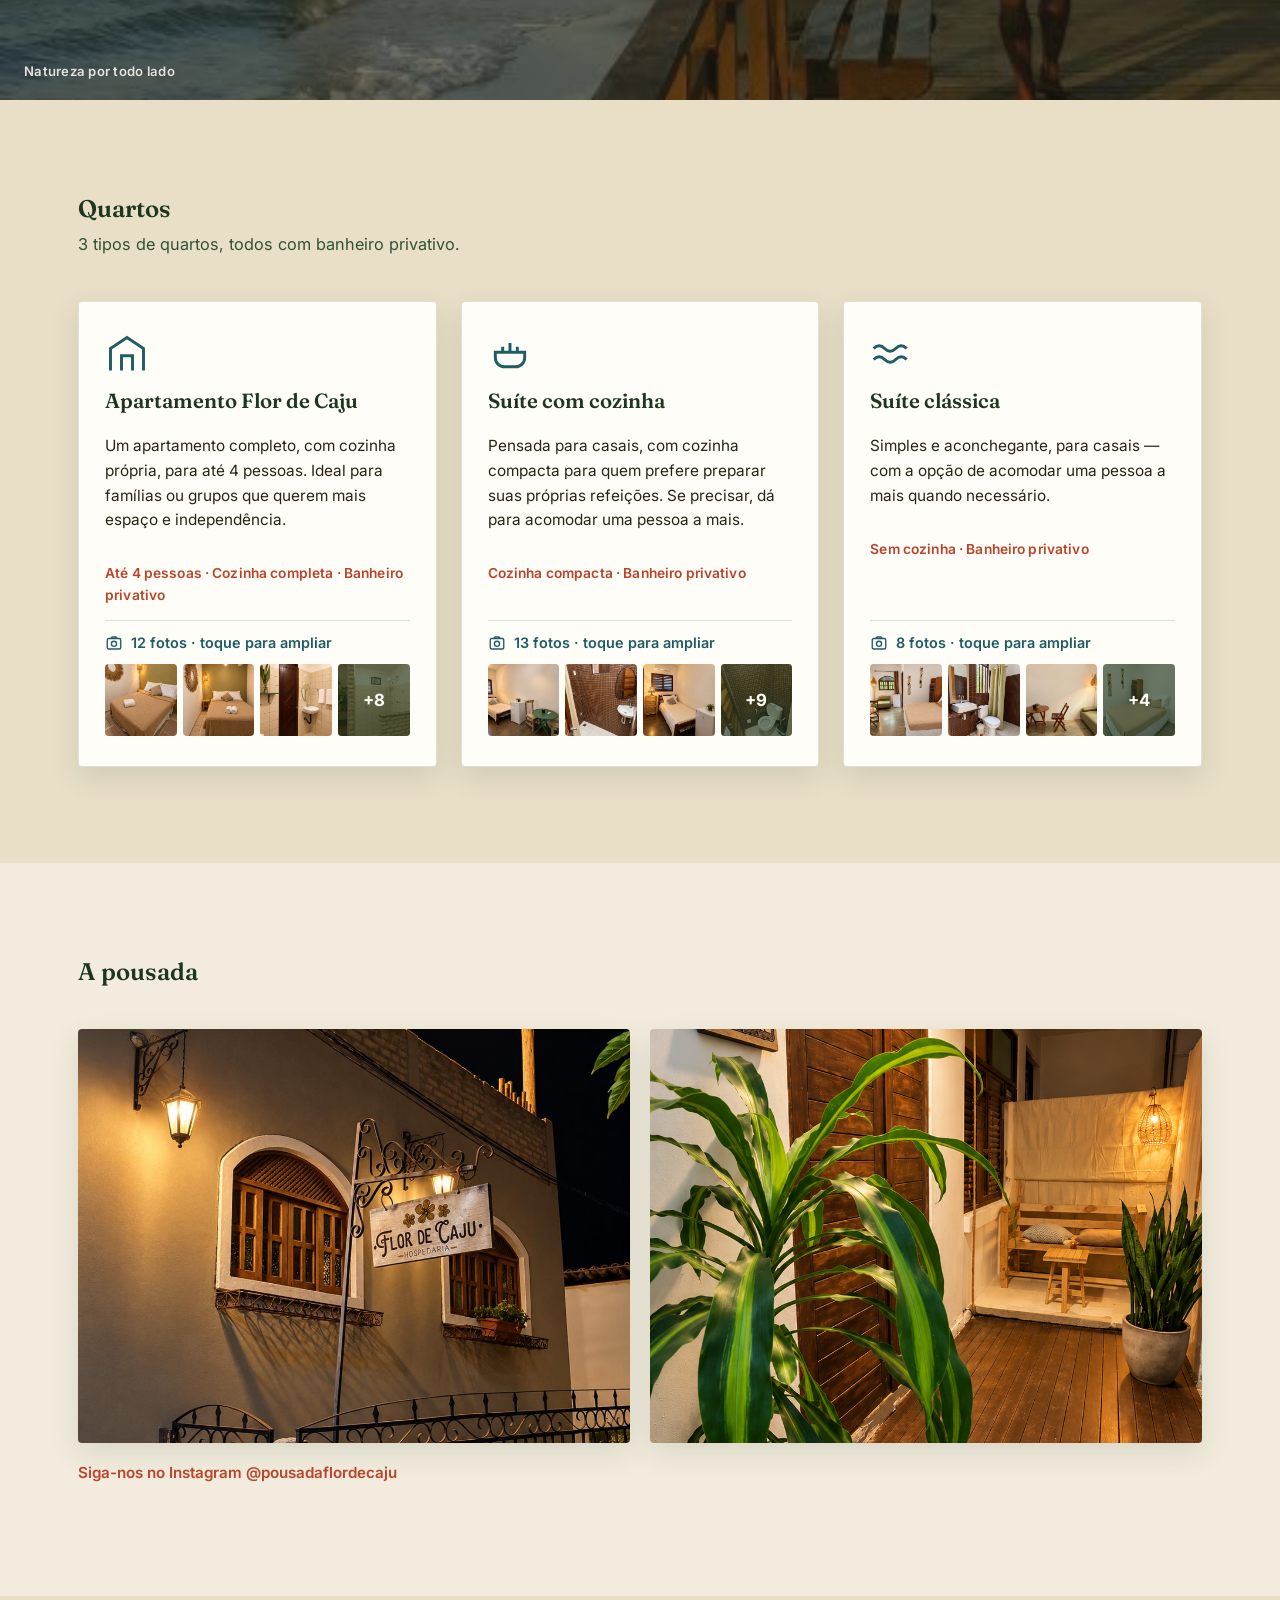
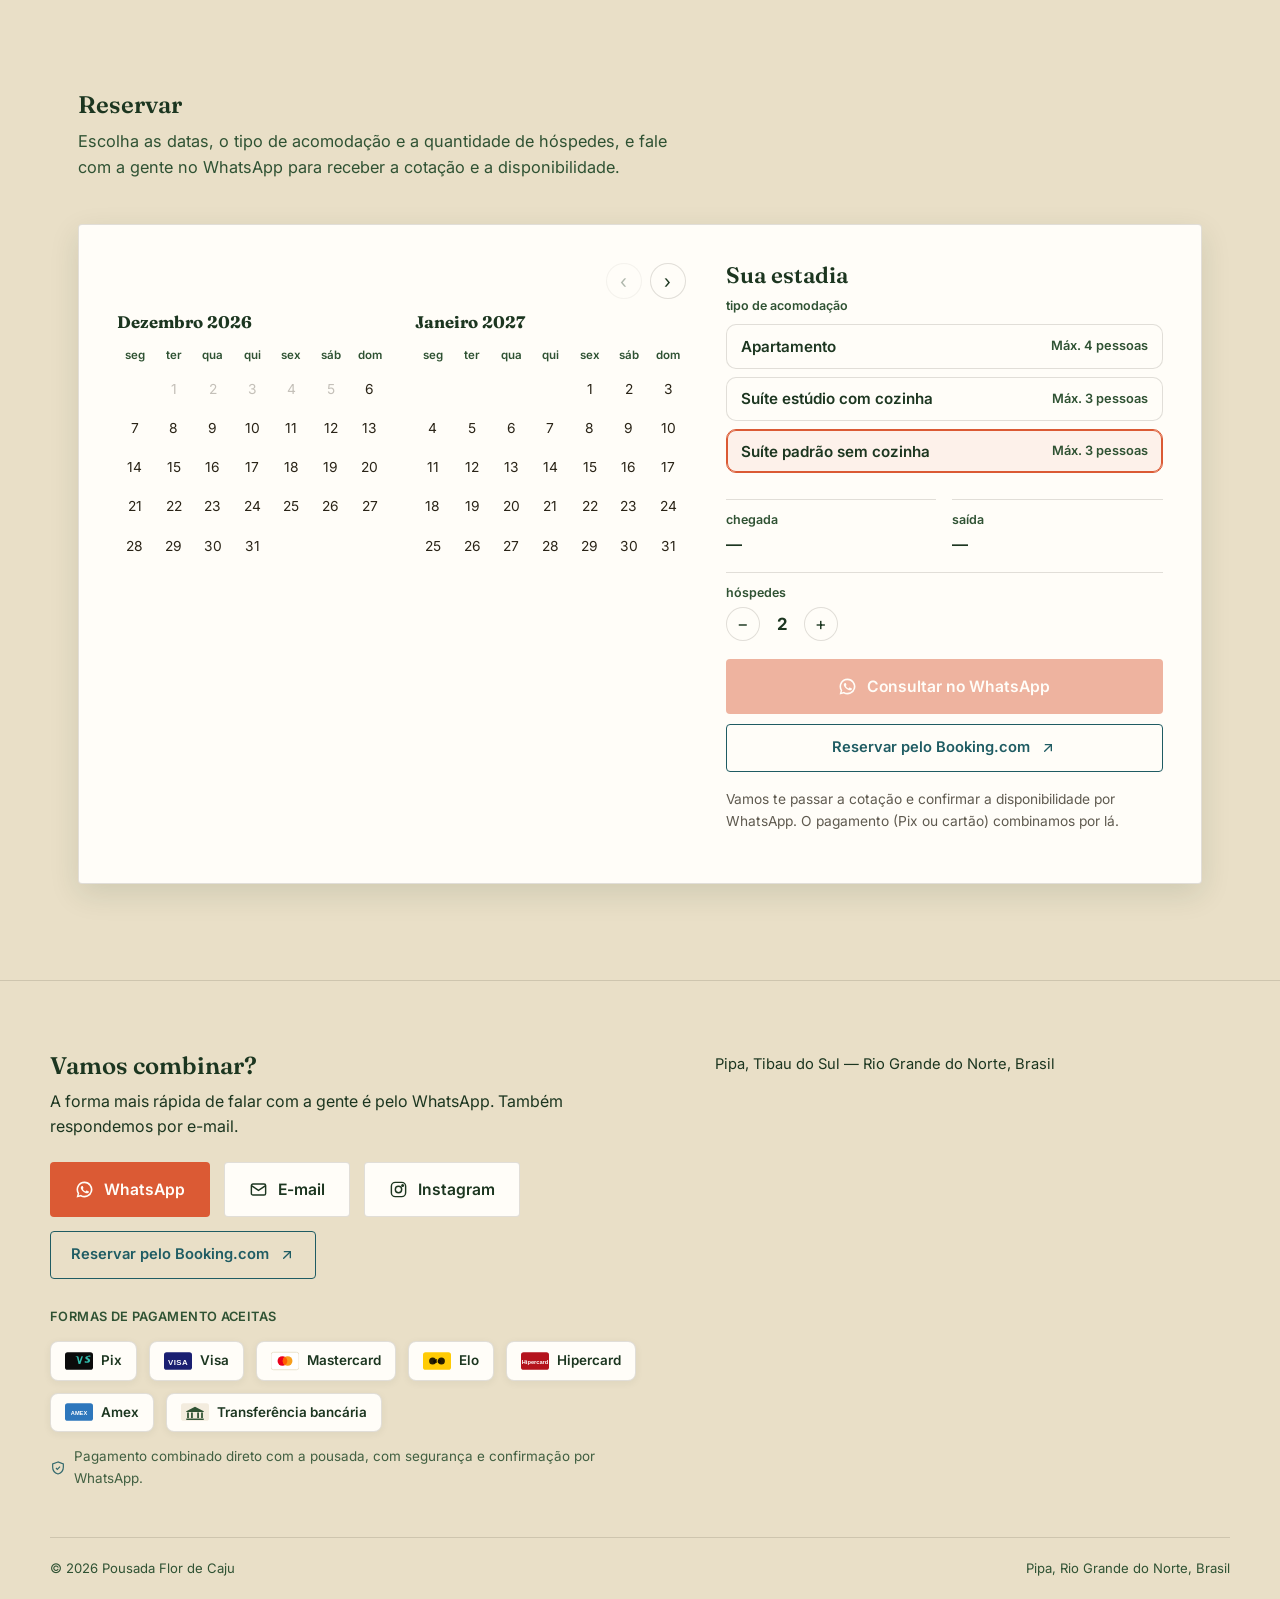
==== commit 4fbf0907: "Add Booking.com button and responsive styles" ====
--- a/index.html
+++ b/index.html
@@ -90,6 +90,21 @@
   .btn-ghost:hover{border-color:var(--green-deep);}
   .btn svg{width:19px; height:19px; flex:none;}
 
+  /* botão discreto "Reservar pelo Booking.com" */
+  .btn-booking{
+    background:transparent; color:var(--teal); border-color:var(--teal);
+    padding:11px 20px; font-size:.92rem; justify-content:center;
+  }
+  .btn-booking:hover{background:var(--teal); color:var(--white);}
+  .btn-booking svg{width:16px; height:16px;}
+  .hero-booking-link{
+    display:inline-flex; align-items:center; gap:6px;
+    margin:-34px 0 44px; font-size:.9rem; font-weight:600; color:var(--teal);
+    text-decoration:none; border-bottom:1px solid rgba(31,92,99,.35); padding-bottom:1px;
+  }
+  .hero-booking-link:hover{border-bottom-color:var(--teal);}
+  .hero-booking-link svg{width:14px; height:14px; flex:none;}
+
   /* ============ HEADER ============ */
   header{
     position:sticky; top:0; z-index:50;
@@ -99,11 +114,11 @@
   }
   .headbar{
     display:flex; align-items:center; justify-content:space-between;
-    padding:16px 0;
-  }
-  .logo{display:flex; align-items:center; gap:10px; text-decoration:none;}
-  .logo svg{width:34px; height:34px;}
-  .logo-text{font-family:'Fraunces',serif; font-weight:600; font-size:1.15rem; color:var(--green-deep);}
+    padding:16px 0; gap:12px;
+  }
+  .logo{display:flex; align-items:center; gap:10px; text-decoration:none; min-width:0;}
+  .logo svg{width:34px; height:34px; flex:none;}
+  .logo-text{font-family:'Fraunces',serif; font-weight:600; font-size:1.15rem; color:var(--green-deep); white-space:nowrap;}
   nav.mainnav{display:flex; align-items:center; gap:28px;}
   nav.mainnav a{
     text-decoration:none; color:var(--ink); font-size:0.95rem; font-weight:500;
@@ -134,12 +149,13 @@
   .hero-grid{
     display:grid; grid-template-columns:1.05fr 0.95fr; gap:40px; align-items:end;
   }
+  .hero-grid > *{min-width:0;}
   .hero h1{font-size:clamp(2.1rem,4.4vw,3.4rem); max-width:12ch;}
   .hero .lede{font-size:1.12rem; color:var(--ink); max-width:46ch;}
   .hero-ctas{display:flex; flex-wrap:wrap; gap:14px; margin-top:8px; padding-bottom:56px;}
   @media (max-width:900px){
     .hero-grid{grid-template-columns:1fr;}
-    .hero-media{order:-1; max-width:460px; margin:0 auto;}
+    .hero-media{order:-1; max-width:460px; margin:0 auto; width:100%;}
   }
 
   /* ---- hero media: carousel + map ---- */
@@ -182,7 +198,7 @@
   .highlight-cta{background:var(--white); border:1px solid var(--line); border-radius:var(--radius); padding:14px; margin:-14px; transition:border-color .15s ease, transform .15s ease;}
   .highlight-cta:hover{border-color:var(--coral); transform:translateY(-1px);}
   @media (max-width:860px){ .highlights-grid{grid-template-columns:1fr 1fr;} }
-  @media (max-width:560px){ .highlights-grid{grid-template-columns:1fr;} }
+  @media (max-width:560px){ .highlights-grid{grid-template-columns:1fr;} .highlight-cta{margin:0;} }
 
   /* ============ ABOUT ============ */
   #sobre{position:relative; overflow:hidden; isolation:isolate;}
@@ -204,7 +220,7 @@
     padding-top:14px; border-top:1px solid var(--line);
   }
   .facts svg{width:20px; height:20px; flex:none; color:var(--coral); margin-top:2px;}
-  @media (max-width:760px){ .about-grid{grid-template-columns:1fr;} .facts{grid-template-columns:1fr;} }
+  @media (max-width:760px){ .about-grid{grid-template-columns:1fr; gap:28px;} .facts{grid-template-columns:1fr;} }
 
   .weather-widget{
     display:flex; align-items:center; gap:16px; align-self:start;
@@ -230,6 +246,7 @@
   .room-card p{font-size:.96rem; color:var(--ink);}
   .room-tags{font-size:.86rem; color:var(--coral-deep); font-weight:600; letter-spacing:.01em;}
   @media (max-width:900px){ .rooms-grid{grid-template-columns:1fr;} }
+  @media (max-width:480px){ .room-card{padding:24px 20px;} }
 
   /* ---- miniaturas de fotos dentro de cada cuarto ---- */
   .room-thumbs-wrap{margin-top:auto; padding-top:10px; border-top:1px solid var(--line);}
@@ -337,13 +354,14 @@
     background:var(--white); border:1px solid var(--line); border-radius:var(--radius);
     box-shadow:var(--shadow); padding:38px; display:grid; grid-template-columns:1.3fr 1fr; gap:40px;
   }
-  @media (max-width:900px){ .booking-card{grid-template-columns:1fr; padding:26px;} }
-  @media (max-width:480px){ .booking-card{padding:18px;} }
+  .booking-card > div{min-width:0;}
+  @media (max-width:900px){ .booking-card{grid-template-columns:1fr; padding:26px; gap:28px;} }
+  @media (max-width:480px){ .booking-card{padding:16px;} }
 
   .cal-nav{display:flex; justify-content:flex-end; gap:8px; margin-bottom:10px;}
   .cal-nav-btn{
-    width:32px; height:32px; border-radius:50%; border:1px solid var(--line);
-    background:var(--white); cursor:pointer; font-size:1.15rem; line-height:1;
+    width:36px; height:36px; border-radius:50%; border:1px solid var(--line);
+    background:var(--white); cursor:pointer; font-size:1.15rem; line-height:1; padding:0;
     display:flex; align-items:center; justify-content:center; color:var(--green-deep);
   }
   .cal-nav-btn:hover:not(:disabled){border-color:var(--green-deep);}
@@ -352,43 +370,57 @@
   .cal{flex:1; min-width:230px;}
   .cal-head{display:flex; align-items:center; justify-content:space-between; margin-bottom:10px;}
   .cal-head strong{font-family:'Fraunces',serif; color:var(--green-deep); font-size:1.05rem; text-transform:capitalize;}
-  .cal-grid{display:grid; grid-template-columns:repeat(7,1fr); gap:4px;}
+  .cal-grid{display:grid; grid-template-columns:repeat(7,minmax(0,1fr)); gap:4px;}
   .cal-dow{font-size:.72rem; text-align:center; color:var(--green); font-weight:600; padding-bottom:4px;}
   .cal-day{
-    aspect-ratio:1; border:none; background:none; border-radius:6px;
-    font-size:.86rem; color:var(--ink); cursor:pointer;
+    aspect-ratio:1; width:100%; min-width:0; padding:0; margin:0;
+    border:none; background:none; border-radius:6px;
+    font-size:.86rem; line-height:1; color:var(--ink); cursor:pointer;
+    display:flex; align-items:center; justify-content:center;
   }
   .cal-day:hover:not(:disabled){background:var(--sand-2);}
   .cal-day:disabled{color:rgba(42,36,23,0.28); cursor:default;}
   .cal-day.empty{visibility:hidden;}
   .cal-day.selected{background:var(--coral); color:var(--white); font-weight:700;}
   .cal-day.in-range{background:rgba(219,90,52,0.18);}
-  @media (max-width:560px){ .cal-months{flex-direction:column; gap:22px;} .cal{min-width:0;} }
+  /* no celular: um mês por vez, para os dias não ficarem apertados */
+  @media (max-width:560px){
+    .cal-months{flex-direction:column; gap:0;}
+    .cal{min-width:0; width:100%;}
+    .cal + .cal{display:none;}
+    .cal-day{font-size:.95rem; border-radius:8px;}
+    .cal-grid{gap:3px;}
+    .cal-nav{justify-content:space-between;}
+    .cal-nav-btn{width:40px; height:40px;}
+  }
 
   .booking-summary h3{font-size:1.4rem;}
-  .stay-dates{display:flex; gap:16px; margin:18px 0; flex-wrap:wrap;}
-  .stay-dates > div{flex:1; min-width:96px; border-top:1px solid var(--line); padding-top:10px;}
+  .stay-dates{display:grid; grid-template-columns:1fr 1fr; gap:14px 16px; margin:18px 0;}
+  .stay-dates > div{min-width:0; border-top:1px solid var(--line); padding-top:10px;}
+  .stay-dates > div:last-child{grid-column:1 / -1;}
   .stay-dates .label{font-size:.78rem; color:var(--green); text-transform:lowercase; font-weight:600;}
-  .stay-dates .value{font-size:1.02rem; font-weight:600; color:var(--green-deep); margin-top:2px;}
-  .stepper{display:flex; align-items:center; gap:10px; margin-top:2px;}
+  .stay-dates .value{font-size:1rem; font-weight:600; color:var(--green-deep); margin-top:2px;}
+  .stepper{display:flex; align-items:center; gap:12px; margin-top:4px;}
   .stepper button{
-    width:26px; height:26px; border-radius:50%; border:1px solid var(--line);
-    background:var(--white); cursor:pointer; font-size:1rem; line-height:1;
+    width:34px; height:34px; border-radius:50%; border:1px solid var(--line); padding:0;
+    background:var(--white); cursor:pointer; font-size:1.1rem; line-height:1;
     display:flex; align-items:center; justify-content:center; color:var(--green-deep);
   }
-  .stepper button:hover{border-color:var(--green-deep);}
-  .stepper span{min-width:16px; text-align:center; font-weight:700; color:var(--green-deep); font-size:1.02rem;}
+  .stepper button:hover:not(:disabled){border-color:var(--green-deep);}
+  .stepper button:disabled{opacity:.35; cursor:not-allowed;}
+  .stepper span{min-width:20px; text-align:center; font-weight:700; color:var(--green-deep); font-size:1.05rem;}
   .booking-note{font-size:.86rem; color:var(--ink); opacity:.75; margin-top:16px;}
   #bookBtn{width:100%; justify-content:center;}
   #bookBtn[aria-disabled="true"]{opacity:.45; cursor:not-allowed; pointer-events:none; transform:none;}
+  #bookBookingBtn{width:100%; margin-top:10px;}
 
   /* tipo de suite */
-  .suite-types{margin:0 0 18px; padding:0; border:none;}
+  .suite-types{margin:0 0 18px; padding:0; border:none; min-width:0;}
   .suite-types legend{font-size:.78rem; color:var(--green); font-weight:600; padding:0; margin-bottom:8px;}
   .suite-opt{display:block; position:relative; margin-bottom:8px; cursor:pointer;}
   .suite-opt input{position:absolute; opacity:0; inset:0; width:100%; height:100%; margin:0; cursor:pointer;}
   .suite-opt .opt-body{
-    display:flex; justify-content:space-between; align-items:center; gap:12px;
+    display:flex; justify-content:space-between; align-items:center; gap:4px 12px; flex-wrap:wrap;
     border:1px solid var(--line); border-radius:10px; padding:11px 14px; background:var(--white);
     transition:border-color .15s, background .15s;
   }
@@ -430,11 +462,12 @@
   .rv-viewport{background:var(--white); box-shadow:0 2px 14px rgba(28,54,32,.08);}
   @media (max-width:700px){ .rv-arrow{display:none;} .rv-slide.rv-img{padding:12px 14px;} }
   .modal-note{margin-top:18px; font-size:.88rem; color:var(--green); font-style:italic;}
-  @media (max-width:560px){ .modal-gallery{grid-template-columns:1fr 1fr;} .modal-card{padding:24px;} }
+  @media (max-width:560px){ .modal-gallery{grid-template-columns:1fr 1fr;} .modal-card{padding:24px;} .modal-overlay{padding:14px;} }
 
   /* ============ FOOTER ============ */
   footer{background:var(--sand-2); border-top:1px solid var(--line);}
   .footer-grid{display:grid; grid-template-columns:1.2fr 1fr; gap:48px; padding:72px 0 36px;}
+  .footer-grid > *{min-width:0;}
   .footer-ctas{display:flex; flex-wrap:wrap; gap:14px; margin:22px 0;}
   .footer-meta{font-size:.92rem; color:var(--green-deep);}
   .footer-meta a{text-decoration:none; border-bottom:1px solid var(--line);}
@@ -450,6 +483,31 @@
     box-shadow:0 8px 20px rgba(0,0,0,.25); text-decoration:none;
   }
   .float-wa svg{width:28px; height:28px; color:#fff;}
+
+  /* ============ AJUSTES CELULAR ============ */
+  @media (max-width:560px){
+    .headbar{padding:12px 0;}
+    .logo svg{width:30px; height:30px;}
+    .logo-text{font-size:1.02rem;}
+    .head-right{gap:8px;}
+    .head-right > .btn{display:none;}              /* o botão "Reservar" do topo some; o WhatsApp flutuante e a seção Reservar continuam */
+    .langswitch{gap:2px; padding:3px;}
+    .langswitch button{width:32px; height:32px; font-size:1rem;}
+
+    .hero{padding-top:28px;}
+    .hero-ctas{flex-direction:column; align-items:stretch; padding-bottom:40px;}
+    .hero-ctas .btn{width:100%; justify-content:center;}
+    .hero-booking-link{margin:-24px 0 32px;}
+    .price-pill{font-size:.92rem; padding:9px 14px;}
+
+    .footer-ctas{flex-direction:column; align-items:stretch;}
+    .footer-ctas .btn{width:100%; justify-content:center;}
+    .foot-bottom{padding-bottom:84px;}               /* espaço para o botão flutuante não cobrir o rodapé */
+    .float-wa{bottom:16px; right:16px; width:52px; height:52px;}
+  }
+  @media (max-width:360px){
+    .logo-text{display:none;}
+  }
 
   @media (prefers-reduced-motion: reduce){
     html{scroll-behavior:auto;}
@@ -518,6 +576,10 @@
             <span data-i18n="hero.guide">Ver guia de Pipa</span>
           </a>
         </div>
+        <a class="hero-booking-link" id="heroBookingLink" href="#" target="_blank" rel="noopener">
+          <span data-i18n="booking.viaBooking">Reservar pelo Booking.com</span>
+          <svg viewBox="0 0 24 24" fill="none" stroke="currentColor" stroke-width="2" stroke-linecap="round" stroke-linejoin="round" aria-hidden="true"><path d="M7 17 17 7"/><path d="M8 7h9v9"/></svg>
+        </a>
       </div>
 
       <div class="hero-media">
@@ -756,6 +818,10 @@
             <svg viewBox="0 0 24 24" fill="currentColor" aria-hidden="true"><path d="M12 2a10 10 0 0 0-8.6 15.1L2 22l5.1-1.3A10 10 0 1 0 12 2Zm0 18a8 8 0 0 1-4.1-1.1l-.3-.2-3 .8.8-2.9-.2-.3A8 8 0 1 1 12 20Zm4.4-5.9c-.2-.1-1.4-.7-1.6-.8s-.4-.1-.5.1-.6.8-.7.9-.3.2-.5.1a6.6 6.6 0 0 1-1.9-1.2 7.2 7.2 0 0 1-1.3-1.7c-.1-.2 0-.4.1-.5l.4-.4.2-.4a.5.5 0 0 0 0-.4c-.1-.1-.5-1.3-.7-1.8s-.4-.4-.5-.4h-.5a.9.9 0 0 0-.7.3 2.7 2.7 0 0 0-.9 2c0 1.2.9 2.4 1 2.5.1.2 1.8 2.8 4.4 3.8a5 5 0 0 0 3.1.6c.5-.1 1.4-.6 1.6-1.1s.2-1 .1-1.1-.2-.2-.4-.3Z"/></svg>
             <span data-i18n="booking.button">Consultar no WhatsApp</span>
           </a>
+          <a class="btn btn-booking" id="bookBookingBtn" href="#" target="_blank" rel="noopener">
+            <span data-i18n="booking.viaBooking">Reservar pelo Booking.com</span>
+            <svg viewBox="0 0 24 24" fill="none" stroke="currentColor" stroke-width="2" stroke-linecap="round" stroke-linejoin="round" aria-hidden="true"><path d="M7 17 17 7"/><path d="M8 7h9v9"/></svg>
+          </a>
           <p class="booking-note" data-i18n="booking.note">Vamos te passar a cotação e confirmar a disponibilidade por WhatsApp. O pagamento (Pix ou cartão) combinamos por lá.</p>
         </div>
       </div>
@@ -782,6 +848,10 @@
         <a class="btn btn-ghost" id="footInstaBtn" href="#" target="_blank" rel="noopener">
           <svg viewBox="0 0 24 24" fill="none" stroke="currentColor" stroke-width="1.8" aria-hidden="true"><rect x="3" y="3" width="18" height="18" rx="5"/><circle cx="12" cy="12" r="4"/><circle cx="17.2" cy="6.8" r="1"/></svg>
           <span data-i18n="footer.instagram">Instagram</span>
+        </a>
+        <a class="btn btn-booking" id="footBookingBtn" href="#" target="_blank" rel="noopener">
+          <span data-i18n="booking.viaBooking">Reservar pelo Booking.com</span>
+          <svg viewBox="0 0 24 24" fill="none" stroke="currentColor" stroke-width="2" stroke-linecap="round" stroke-linejoin="round" aria-hidden="true"><path d="M7 17 17 7"/><path d="M8 7h9v9"/></svg>
         </a>
       </div>
       <div class="payments" style="padding-top:6px;">
@@ -854,7 +924,13 @@
   whatsappNumber: "558498297312",      // formato: 55 + DDD + número, sem espaços ou símbolos
   email: "pousadaflordecaju@gmail.com",
   instagramHandle: "pousadaflordecaju",   // sem o @
-  priceFrom: 220                          // preço "a partir de" por noite, em reais (R$)
+  priceFrom: 220,                         // preço "a partir de" por noite, em reais (R$)
+  // página da pousada no Booking.com, uma por idioma
+  bookingUrls: {
+    pt: "https://www.booking.com/hotel/br/casa-em-pipa-rua-do-ceu.pt-br.html",
+    es: "https://www.booking.com/hotel/br/casa-em-pipa-rua-do-ceu.es.html",
+    en: "https://www.booking.com/hotel/br/casa-em-pipa-rua-do-ceu.en-gb.html"
+  }
 };
 
 // capacidade máxima por tipo de acomodação
@@ -892,7 +968,7 @@
     "booking.title":"Reservar","booking.sub":"Escolha as datas, o tipo de acomodação e a quantidade de hóspedes, e fale com a gente no WhatsApp para receber a cotação e a disponibilidade.",
     "booking.typeLabel":"tipo de acomodação","booking.type.apto":"Apartamento","booking.type.studio":"Suíte estúdio com cozinha","booking.type.suite":"Suíte padrão sem cozinha","booking.max4":"Máx. 4 pessoas","booking.max3":"Máx. 3 pessoas","booking.max3b":"Máx. 3 pessoas",
     "booking.summaryTitle":"Sua estadia","booking.checkin":"chegada","booking.checkout":"saída","booking.guests":"hóspedes",
-    "booking.button":"Consultar no WhatsApp","booking.note":"Vamos te passar a cotação e confirmar a disponibilidade por WhatsApp. O pagamento (Pix ou cartão) combinamos por lá.",
+    "booking.button":"Consultar no WhatsApp","booking.viaBooking":"Reservar pelo Booking.com","booking.note":"Vamos te passar a cotação e confirmar a disponibilidade por WhatsApp. O pagamento (Pix ou cartão) combinamos por lá.",
     "payments.title":"Formas de pagamento aceitas",
     "payments.pix":"Pix","payments.visa":"Visa","payments.master":"Mastercard","payments.elo":"Elo","payments.hiper":"Hipercard","payments.amex":"Amex","payments.transfer":"Transferência bancária",
     "payments.secure":"Pagamento combinado direto com a pousada, com segurança e confirmação por WhatsApp.",
@@ -934,7 +1010,7 @@
     "booking.title":"Reservar","booking.sub":"Elegí las fechas, el tipo de alojamiento y la cantidad de huéspedes, y escribinos por WhatsApp para recibir la cotización y la disponibilidad.",
     "booking.typeLabel":"tipo de alojamiento","booking.type.apto":"Apartamento","booking.type.studio":"Suite tipo estudio con cocina","booking.type.suite":"Suite estándar sin cocina","booking.max4":"Máx. 4 personas","booking.max3":"Máx. 3 personas","booking.max3b":"Máx. 3 personas",
     "booking.summaryTitle":"Tu estadía","booking.checkin":"llegada","booking.checkout":"salida","booking.guests":"huéspedes",
-    "booking.button":"Consultar por WhatsApp","booking.note":"Te pasamos la cotización y confirmamos la disponibilidad por WhatsApp. El pago (Pix o tarjeta) lo coordinamos por ahí.",
+    "booking.button":"Consultar por WhatsApp","booking.viaBooking":"Reservar por Booking.com","booking.note":"Te pasamos la cotización y confirmamos la disponibilidad por WhatsApp. El pago (Pix o tarjeta) lo coordinamos por ahí.",
     "payments.title":"Formas de pago aceptadas",
     "payments.pix":"Pix","payments.visa":"Visa","payments.master":"Mastercard","payments.elo":"Elo","payments.hiper":"Hipercard","payments.amex":"Amex","payments.transfer":"Transferencia bancaria",
     "payments.secure":"El pago se coordina directamente con la pousada, con seguridad y confirmación por WhatsApp.",
@@ -976,7 +1052,7 @@
     "booking.title":"Book your stay","booking.sub":"Choose your dates, room type and number of guests, then message us on WhatsApp to get a quote and check availability.",
     "booking.typeLabel":"room type","booking.type.apto":"Apartment","booking.type.studio":"Studio suite with kitchen","booking.type.suite":"Standard suite, no kitchen","booking.max4":"Max. 4 guests","booking.max3":"Max. 3 guests","booking.max3b":"Max. 3 guests",
     "booking.summaryTitle":"Your stay","booking.checkin":"check-in","booking.checkout":"check-out","booking.guests":"guests",
-    "booking.button":"Ask on WhatsApp","booking.note":"We'll send you a quote and confirm availability over WhatsApp. Payment (Pix or card) is arranged there.",
+    "booking.button":"Ask on WhatsApp","booking.viaBooking":"Book on Booking.com","booking.note":"We'll send you a quote and confirm availability over WhatsApp. Payment (Pix or card) is arranged there.",
     "payments.title":"Payment methods accepted",
     "payments.pix":"Pix","payments.visa":"Visa","payments.master":"Mastercard","payments.elo":"Elo","payments.hiper":"Hipercard","payments.amex":"Amex","payments.transfer":"Bank transfer",
     "payments.secure":"Payment is arranged directly with the pousada, securely, confirmed over WhatsApp.",
@@ -1007,6 +1083,18 @@
 function mailUrl(subject, body){
   return `mailto:${CONFIG.email}?subject=${encodeURIComponent(subject)}&body=${encodeURIComponent(body||"")}`;
 }
+// link do Booking.com no idioma atual; se já houver datas escolhidas, leva as datas e hóspedes
+function isoDate(d){
+  const m = String(d.getMonth()+1).padStart(2,"0"), day = String(d.getDate()).padStart(2,"0");
+  return `${d.getFullYear()}-${m}-${day}`;
+}
+function bookingUrl(lang, withStay){
+  const base = CONFIG.bookingUrls[lang] || CONFIG.bookingUrls.en;
+  if(withStay && selStart && selEnd){
+    return `${base}?checkin=${isoDate(selStart)}&checkout=${isoDate(selEnd)}&group_adults=${selGuests}&no_rooms=1`;
+  }
+  return base;
+}
 
 function formatPrice(lang){
   const n = new Intl.NumberFormat(lang === "pt" ? "pt-BR" : lang === "es" ? "es-AR" : "en-US").format(CONFIG.priceFrom);
@@ -1052,6 +1140,10 @@
   document.getElementById("navInstaBtn").href = instaUrl;
   document.getElementById("footInstaBtn").href = instaUrl;
   document.getElementById("galleryInstaLink").href = instaUrl;
+
+  // Booking.com (hero e rodapé: link simples; seção Reservar: leva as datas, ver updateBookingSummary)
+  document.getElementById("heroBookingLink").href = bookingUrl(lang, false);
+  document.getElementById("footBookingBtn").href = bookingUrl(lang, false);
 
   document.getElementById("modalClose").setAttribute("aria-label", dict["modal.close"]);
   updateRoomLabels();
@@ -1132,7 +1224,7 @@
   const m1 = viewMonth, y1 = viewYear;
   const m2 = (viewMonth+1) % 12, y2 = viewMonth === 11 ? viewYear+1 : viewYear;
   container.appendChild(buildMonthGrid(y1, m1, currentLang));
-  container.appendChild(buildMonthGrid(y2, m2, currentLang));
+  container.appendChild(buildMonthGrid(y2, m2, currentLang));  // no celular o CSS esconde o 2º mês
 
   const prevBtn = document.getElementById("calPrev");
   if(prevBtn){
@@ -1167,6 +1259,9 @@
   document.getElementById("guestVal").textContent = selGuests;
   document.getElementById("guestPlus").disabled = selGuests >= max;
   document.getElementById("guestMinus").disabled = selGuests <= 1;
+
+  // botão "Reservar pelo Booking.com": sempre ativo; se já há datas, abre o Booking com elas
+  document.getElementById("bookBookingBtn").href = bookingUrl(currentLang, true);
 
   // botão "Consultar no WhatsApp": só ativa com datas escolhidas, e abre o WhatsApp com a mensagem pronta
   const btn = document.getElementById("bookBtn");
